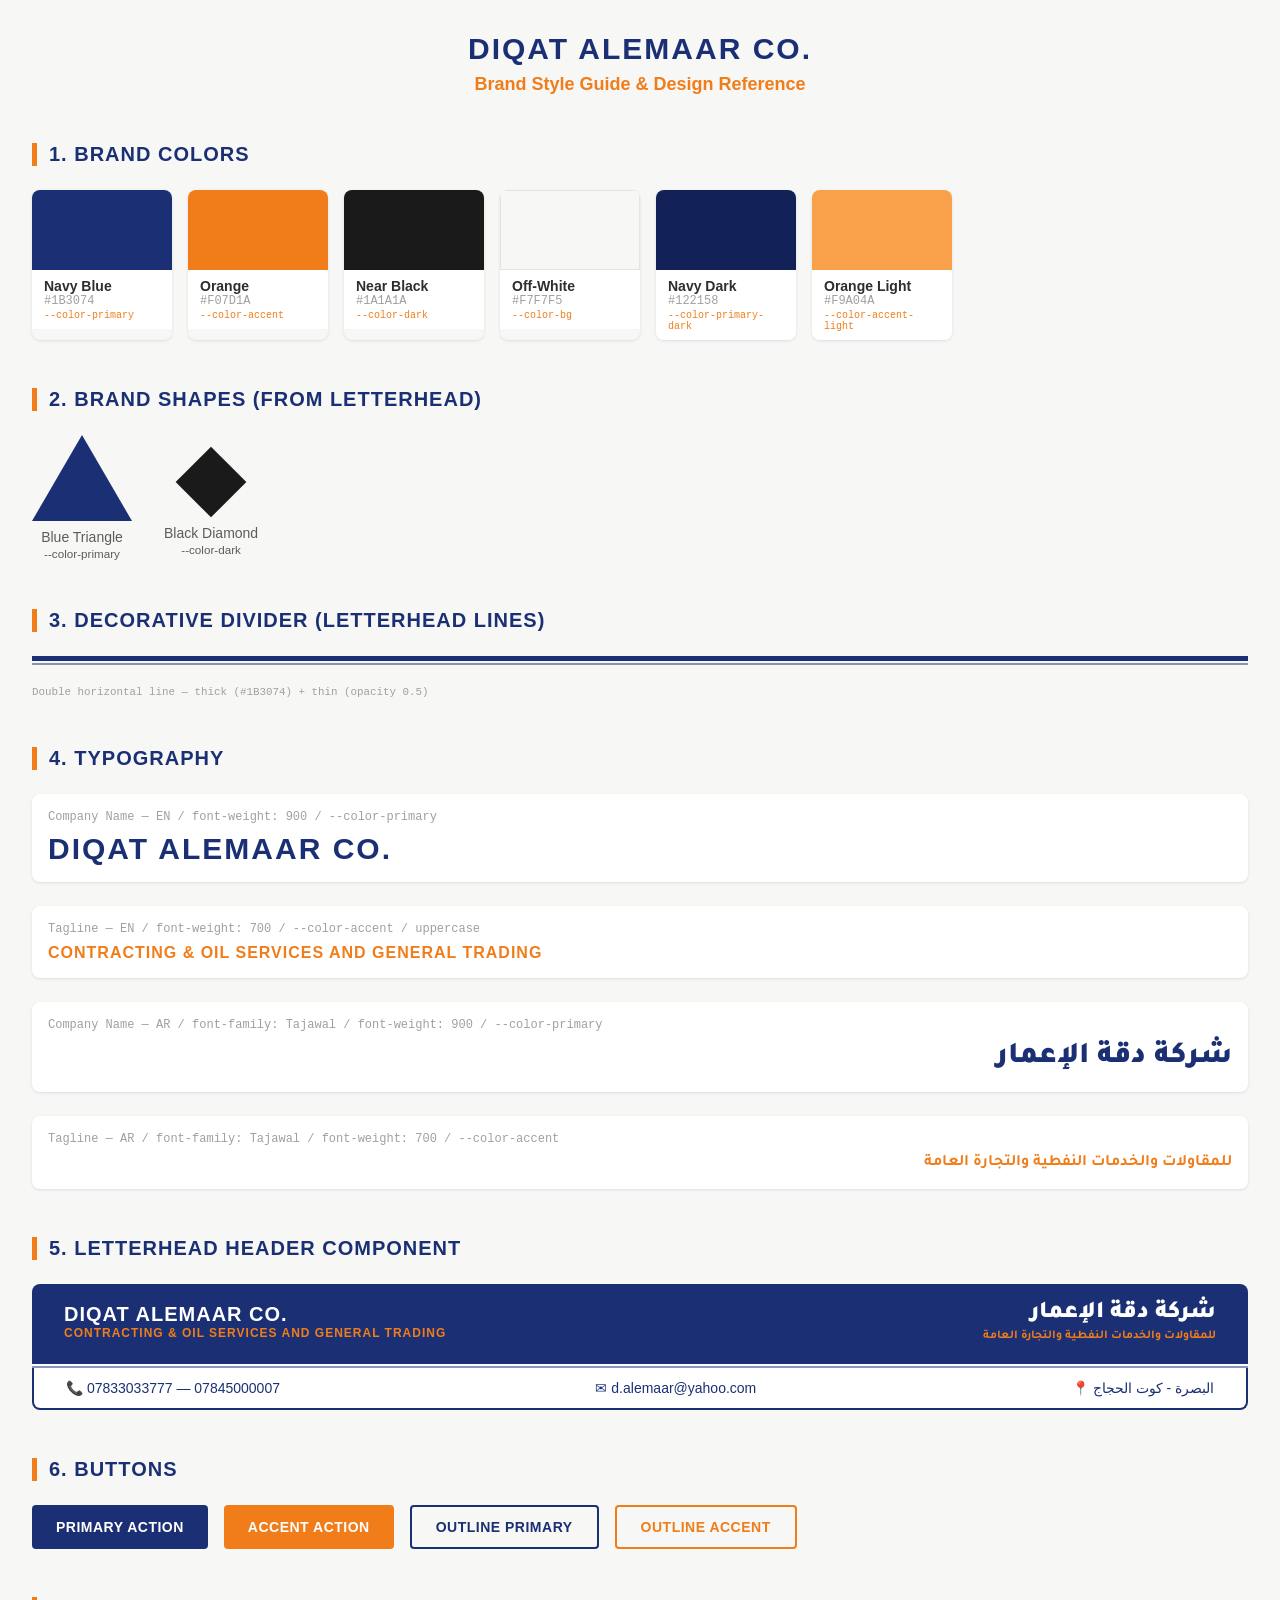
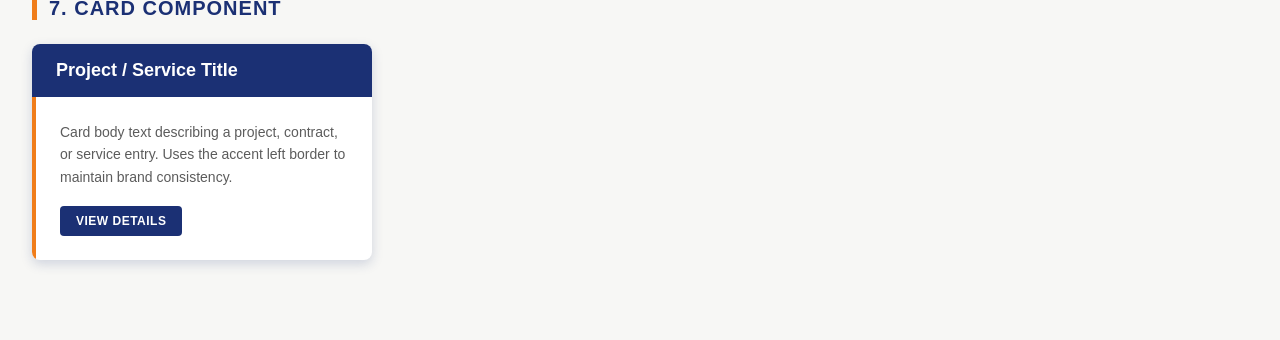
==== index.html @ b624fb08 "Rename brand-guide.html to index.html" ====
<!DOCTYPE html>
<html lang="en" dir="ltr">
<head>
  <meta charset="UTF-8" />
  <meta name="viewport" content="width=device-width, initial-scale=1.0"/>
  <title>Diqat Alemaar — Brand Style Guide</title>
  <link rel="preconnect" href="https://fonts.googleapis.com">
  <link href="https://fonts.googleapis.com/css2?family=Tajawal:wght@400;700;900&display=swap" rel="stylesheet">
  <link rel="stylesheet" href="brand-colors.css" />
  <style>
    *, *::before, *::after { box-sizing: border-box; margin: 0; padding: 0; }

    body {
      font-family: var(--font-en);
      background: var(--color-bg);
      color: var(--color-dark);
      padding: var(--space-8);
    }

    /* ── Page Title ── */
    .guide-header {
      text-align: center;
      margin-bottom: var(--space-12);
    }
    .guide-header h1 {
      font-size: var(--font-size-3xl);
      font-weight: var(--font-weight-black);
      color: var(--color-primary);
      text-transform: uppercase;
      letter-spacing: 2px;
    }
    .guide-header p {
      color: var(--color-accent);
      font-size: var(--font-size-lg);
      font-weight: var(--font-weight-bold);
      margin-top: var(--space-2);
    }

    /* ── Section ── */
    .section {
      margin-bottom: var(--space-12);
    }
    .section-title {
      font-size: var(--font-size-xl);
      font-weight: var(--font-weight-bold);
      color: var(--color-primary);
      border-left: 5px solid var(--color-accent);
      padding-left: var(--space-3);
      margin-bottom: var(--space-6);
      text-transform: uppercase;
      letter-spacing: 1px;
    }

    /* ── Color Swatches ── */
    .swatches {
      display: flex;
      flex-wrap: wrap;
      gap: var(--space-4);
    }
    .swatch {
      width: 140px;
      border-radius: var(--radius-md);
      overflow: hidden;
      box-shadow: var(--shadow-sm);
    }
    .swatch-color {
      height: 80px;
    }
    .swatch-info {
      background: var(--color-white);
      padding: var(--space-2) var(--space-3);
    }
    .swatch-name {
      font-size: var(--font-size-sm);
      font-weight: var(--font-weight-bold);
      color: var(--color-gray-800);
    }
    .swatch-hex {
      font-size: var(--font-size-xs);
      color: var(--color-gray-400);
      font-family: monospace;
    }
    .swatch-var {
      font-size: 10px;
      color: var(--color-accent);
      font-family: monospace;
      margin-top: 2px;
    }

    /* ── Letterhead Divider ── */
    .letterhead-divider {
      display: flex;
      flex-direction: column;
      gap: var(--divider-accent-gap);
      margin: var(--space-4) 0;
    }
    .letterhead-divider .line-thick {
      height: 5px;
      background: var(--color-primary);
    }
    .letterhead-divider .line-thin {
      height: 2px;
      background: var(--color-primary);
      opacity: 0.5;
    }

    /* ── Geometric Shapes ── */
    .shapes-row {
      display: flex;
      align-items: center;
      gap: var(--space-8);
    }
    .shape-triangle {
      width: 0;
      height: 0;
      border-left: 50px solid transparent;
      border-right: 50px solid transparent;
      border-bottom: 86px solid var(--color-primary);
    }
    .shape-diamond {
      width: 50px;
      height: 50px;
      background: var(--color-dark);
      transform: rotate(45deg);
    }
    .shape-label {
      font-size: var(--font-size-sm);
      color: var(--color-gray-600);
      margin-top: var(--space-2);
      text-align: center;
    }
    .shape-wrap { text-align: center; }

    /* ── Typography Samples ── */
    .type-sample {
      margin-bottom: var(--space-6);
      padding: var(--space-4);
      background: var(--color-white);
      border-radius: var(--radius-md);
      box-shadow: var(--shadow-sm);
    }
    .type-sample .label {
      font-size: var(--font-size-xs);
      color: var(--color-gray-400);
      font-family: monospace;
      margin-bottom: var(--space-2);
    }

    /* ── Component: Header Bar ── */
    .demo-header {
      background: var(--color-primary);
      color: var(--color-white);
      padding: var(--space-4) var(--space-8);
      border-radius: var(--radius-md) var(--radius-md) 0 0;
      display: flex;
      justify-content: space-between;
      align-items: center;
    }
    .demo-header .en-name {
      font-size: var(--font-size-xl);
      font-weight: var(--font-weight-black);
      letter-spacing: 1px;
    }
    .demo-header .en-sub {
      font-size: var(--font-size-xs);
      color: var(--color-accent);
      font-weight: var(--font-weight-bold);
      letter-spacing: 1px;
      text-transform: uppercase;
    }
    .demo-header .ar-name {
      font-family: var(--font-ar);
      font-size: var(--font-size-2xl);
      font-weight: var(--font-weight-black);
      direction: rtl;
    }
    .demo-header .ar-sub {
      font-family: var(--font-ar);
      font-size: var(--font-size-xs);
      color: var(--color-accent);
      font-weight: var(--font-weight-bold);
      direction: rtl;
    }
    .demo-divider-wrap {
      background: var(--color-white);
      padding: 0;
    }
    .demo-footer {
      background: var(--color-white);
      border: 2px solid var(--color-primary);
      border-top: none;
      border-radius: 0 0 var(--radius-md) var(--radius-md);
      padding: var(--space-3) var(--space-8);
      display: flex;
      justify-content: space-between;
      align-items: center;
      font-size: var(--font-size-sm);
      color: var(--color-primary);
    }

    /* ── Buttons ── */
    .buttons-row { display: flex; gap: var(--space-4); flex-wrap: wrap; }
    .btn {
      padding: var(--space-3) var(--space-6);
      border-radius: var(--radius-sm);
      font-weight: var(--font-weight-bold);
      font-size: var(--font-size-sm);
      cursor: pointer;
      border: none;
      letter-spacing: 0.5px;
      text-transform: uppercase;
    }
    .btn-primary   { background: var(--color-primary); color: var(--color-white); }
    .btn-accent    { background: var(--color-accent);  color: var(--color-white); }
    .btn-outline   { background: transparent; color: var(--color-primary); border: 2px solid var(--color-primary); }
    .btn-outline-accent { background: transparent; color: var(--color-accent); border: 2px solid var(--color-accent); }

    /* ── Card ── */
    .demo-card {
      background: var(--color-white);
      border-radius: var(--radius-md);
      box-shadow: var(--shadow-md);
      overflow: hidden;
      max-width: 340px;
    }
    .demo-card-header {
      background: var(--color-primary);
      color: var(--color-white);
      padding: var(--space-4) var(--space-6);
      font-weight: var(--font-weight-bold);
      font-size: var(--font-size-lg);
    }
    .demo-card-body {
      padding: var(--space-6);
      border-left: 4px solid var(--color-accent);
    }
    .demo-card-body p { color: var(--color-gray-600); font-size: var(--font-size-sm); line-height: 1.6; }
  </style>
</head>
<body>

  <div class="guide-header">
    <h1>Diqat Alemaar Co.</h1>
    <p>Brand Style Guide & Design Reference</p>
  </div>

  <!-- ── 1. Colors ── -->
  <div class="section">
    <div class="section-title">1. Brand Colors</div>
    <div class="swatches">
      <div class="swatch">
        <div class="swatch-color" style="background:#1B3074;"></div>
        <div class="swatch-info">
          <div class="swatch-name">Navy Blue</div>
          <div class="swatch-hex">#1B3074</div>
          <div class="swatch-var">--color-primary</div>
        </div>
      </div>
      <div class="swatch">
        <div class="swatch-color" style="background:#F07D1A;"></div>
        <div class="swatch-info">
          <div class="swatch-name">Orange</div>
          <div class="swatch-hex">#F07D1A</div>
          <div class="swatch-var">--color-accent</div>
        </div>
      </div>
      <div class="swatch">
        <div class="swatch-color" style="background:#1A1A1A;"></div>
        <div class="swatch-info">
          <div class="swatch-name">Near Black</div>
          <div class="swatch-hex">#1A1A1A</div>
          <div class="swatch-var">--color-dark</div>
        </div>
      </div>
      <div class="swatch">
        <div class="swatch-color" style="background:#F7F7F5; border:1px solid #e4e4e4;"></div>
        <div class="swatch-info">
          <div class="swatch-name">Off-White</div>
          <div class="swatch-hex">#F7F7F5</div>
          <div class="swatch-var">--color-bg</div>
        </div>
      </div>
      <div class="swatch">
        <div class="swatch-color" style="background:#122158;"></div>
        <div class="swatch-info">
          <div class="swatch-name">Navy Dark</div>
          <div class="swatch-hex">#122158</div>
          <div class="swatch-var">--color-primary-dark</div>
        </div>
      </div>
      <div class="swatch">
        <div class="swatch-color" style="background:#F9A04A;"></div>
        <div class="swatch-info">
          <div class="swatch-name">Orange Light</div>
          <div class="swatch-hex">#F9A04A</div>
          <div class="swatch-var">--color-accent-light</div>
        </div>
      </div>
    </div>
  </div>

  <!-- ── 2. Geometric Shapes ── -->
  <div class="section">
    <div class="section-title">2. Brand Shapes (from Letterhead)</div>
    <div class="shapes-row">
      <div class="shape-wrap">
        <div class="shape-triangle"></div>
        <div class="shape-label">Blue Triangle<br><small>--color-primary</small></div>
      </div>
      <div class="shape-wrap">
        <div style="margin:18px auto; width:fit-content;">
          <div class="shape-diamond"></div>
        </div>
        <div class="shape-label">Black Diamond<br><small>--color-dark</small></div>
      </div>
    </div>
  </div>

  <!-- ── 3. Letterhead Divider ── -->
  <div class="section">
    <div class="section-title">3. Decorative Divider (Letterhead Lines)</div>
    <div class="letterhead-divider">
      <div class="line-thick"></div>
      <div class="line-thin"></div>
    </div>
    <small style="color:var(--color-gray-400); font-family:monospace;">
      Double horizontal line — thick (#1B3074) + thin (opacity 0.5)
    </small>
  </div>

  <!-- ── 4. Typography ── -->
  <div class="section">
    <div class="section-title">4. Typography</div>

    <div class="type-sample">
      <div class="label">Company Name — EN / font-weight: 900 / --color-primary</div>
      <div style="font-size:var(--font-size-3xl); font-weight:900; color:var(--color-primary); letter-spacing:2px; text-transform:uppercase;">
        DIQAT ALEMAAR CO.
      </div>
    </div>

    <div class="type-sample">
      <div class="label">Tagline — EN / font-weight: 700 / --color-accent / uppercase</div>
      <div style="font-size:var(--font-size-base); font-weight:700; color:var(--color-accent); letter-spacing:1px; text-transform:uppercase;">
        CONTRACTING &amp; OIL SERVICES AND GENERAL TRADING
      </div>
    </div>

    <div class="type-sample">
      <div class="label">Company Name — AR / font-family: Tajawal / font-weight: 900 / --color-primary</div>
      <div style="font-family:'Tajawal',sans-serif; font-size:var(--font-size-3xl); font-weight:900; color:var(--color-primary); direction:rtl; text-align:right;">
        شركة دقة الإعمار
      </div>
    </div>

    <div class="type-sample">
      <div class="label">Tagline — AR / font-family: Tajawal / font-weight: 700 / --color-accent</div>
      <div style="font-family:'Tajawal',sans-serif; font-size:var(--font-size-base); font-weight:700; color:var(--color-accent); direction:rtl; text-align:right;">
        للمقاولات والخدمات النفطية والتجارة العامة
      </div>
    </div>
  </div>

  <!-- ── 5. Component Demos ── -->
  <div class="section">
    <div class="section-title">5. Letterhead Header Component</div>
    <div>
      <div class="demo-header">
        <div>
          <div class="en-name">DIQAT ALEMAAR CO.</div>
          <div class="en-sub">Contracting &amp; Oil Services and General Trading</div>
        </div>
        <div style="text-align:right;">
          <div class="ar-name">شركة دقة الإعمار</div>
          <div class="ar-sub">للمقاولات والخدمات النفطية والتجارة العامة</div>
        </div>
      </div>
      <div class="demo-divider-wrap">
        <div class="letterhead-divider" style="margin:0;">
          <div class="line-thick"></div>
          <div class="line-thin"></div>
        </div>
      </div>
      <div class="demo-footer">
        <span>📞 07833033777 — 07845000007</span>
        <span>✉ d.alemaar@yahoo.com</span>
        <span>📍 البصرة - كوت الحجاج</span>
      </div>
    </div>
  </div>

  <!-- ── 6. Buttons ── -->
  <div class="section">
    <div class="section-title">6. Buttons</div>
    <div class="buttons-row">
      <button class="btn btn-primary">Primary Action</button>
      <button class="btn btn-accent">Accent Action</button>
      <button class="btn btn-outline">Outline Primary</button>
      <button class="btn btn-outline-accent">Outline Accent</button>
    </div>
  </div>

  <!-- ── 7. Card ── -->
  <div class="section">
    <div class="section-title">7. Card Component</div>
    <div class="demo-card">
      <div class="demo-card-header">Project / Service Title</div>
      <div class="demo-card-body">
        <p>Card body text describing a project, contract, or service entry. Uses the accent left border to maintain brand consistency.</p>
        <br>
        <button class="btn btn-primary" style="font-size:12px; padding:8px 16px;">View Details</button>
      </div>
    </div>
  </div>

</body>
</html>
---- brand-colors.css ----
/*
 * DIQAT ALEMAAR CO. — Brand Style Reference
 * Contracting & Oil Services and General Trading
 * ================================================
 * Use these variables as the single source of truth
 * for all colors, typography, and spacing in the project.
 */

:root {
  /* ── Core Brand Colors ── */
  --color-primary:       #1B3074;   /* Navy Blue  — lines, shapes, headings */
  --color-accent:        #F07D1A;   /* Orange     — subtitles, highlights   */
  --color-dark:          #1A1A1A;   /* Near Black — diamond shape, body text */
  --color-bg:            #F7F7F5;   /* Off-White  — page/card background    */
  --color-white:         #FFFFFF;

  /* ── Tints & Shades ── */
  --color-primary-dark:  #122158;   /* Darker navy for hover states         */
  --color-primary-light: #2A4499;   /* Lighter navy for borders/dividers    */
  --color-accent-dark:   #C8650E;   /* Darker orange for hover states       */
  --color-accent-light:  #F9A04A;   /* Lighter orange for backgrounds       */

  /* ── Neutral Grays ── */
  --color-gray-100:      #F3F3F3;
  --color-gray-200:      #E4E4E4;
  --color-gray-400:      #A0A0A0;
  --color-gray-600:      #5C5C5C;
  --color-gray-800:      #2E2E2E;

  /* ── Typography ── */
  --font-en:   'Segoe UI', 'Arial', sans-serif;    /* English text */
  --font-ar:   'Tajawal', 'Arial', sans-serif;     /* Arabic text  */

  --font-size-xs:   0.75rem;   /* 12px */
  --font-size-sm:   0.875rem;  /* 14px */
  --font-size-base: 1rem;      /* 16px */
  --font-size-lg:   1.125rem;  /* 18px */
  --font-size-xl:   1.25rem;   /* 20px */
  --font-size-2xl:  1.5rem;    /* 24px */
  --font-size-3xl:  1.875rem;  /* 30px */
  --font-size-4xl:  2.25rem;   /* 36px */

  --font-weight-normal: 400;
  --font-weight-medium: 500;
  --font-weight-bold:   700;
  --font-weight-black:  900;

  /* ── Spacing ── */
  --space-1:  0.25rem;
  --space-2:  0.5rem;
  --space-3:  0.75rem;
  --space-4:  1rem;
  --space-6:  1.5rem;
  --space-8:  2rem;
  --space-12: 3rem;
  --space-16: 4rem;

  /* ── Border & Radius ── */
  --border-thin:   1px solid var(--color-primary);
  --border-thick:  3px solid var(--color-primary);
  --border-accent: 3px solid var(--color-accent);
  --radius-sm:     4px;
  --radius-md:     8px;
  --radius-lg:     16px;

  /* ── Shadows ── */
  --shadow-sm:  0 1px 3px rgba(27, 48, 116, 0.12);
  --shadow-md:  0 4px 12px rgba(27, 48, 116, 0.18);
  --shadow-lg:  0 8px 24px rgba(27, 48, 116, 0.22);

  /* ── Decorative Line (letterhead divider) ── */
  --divider-height:     3px;
  --divider-color:      var(--color-primary);
  --divider-accent-gap: 2px;
}
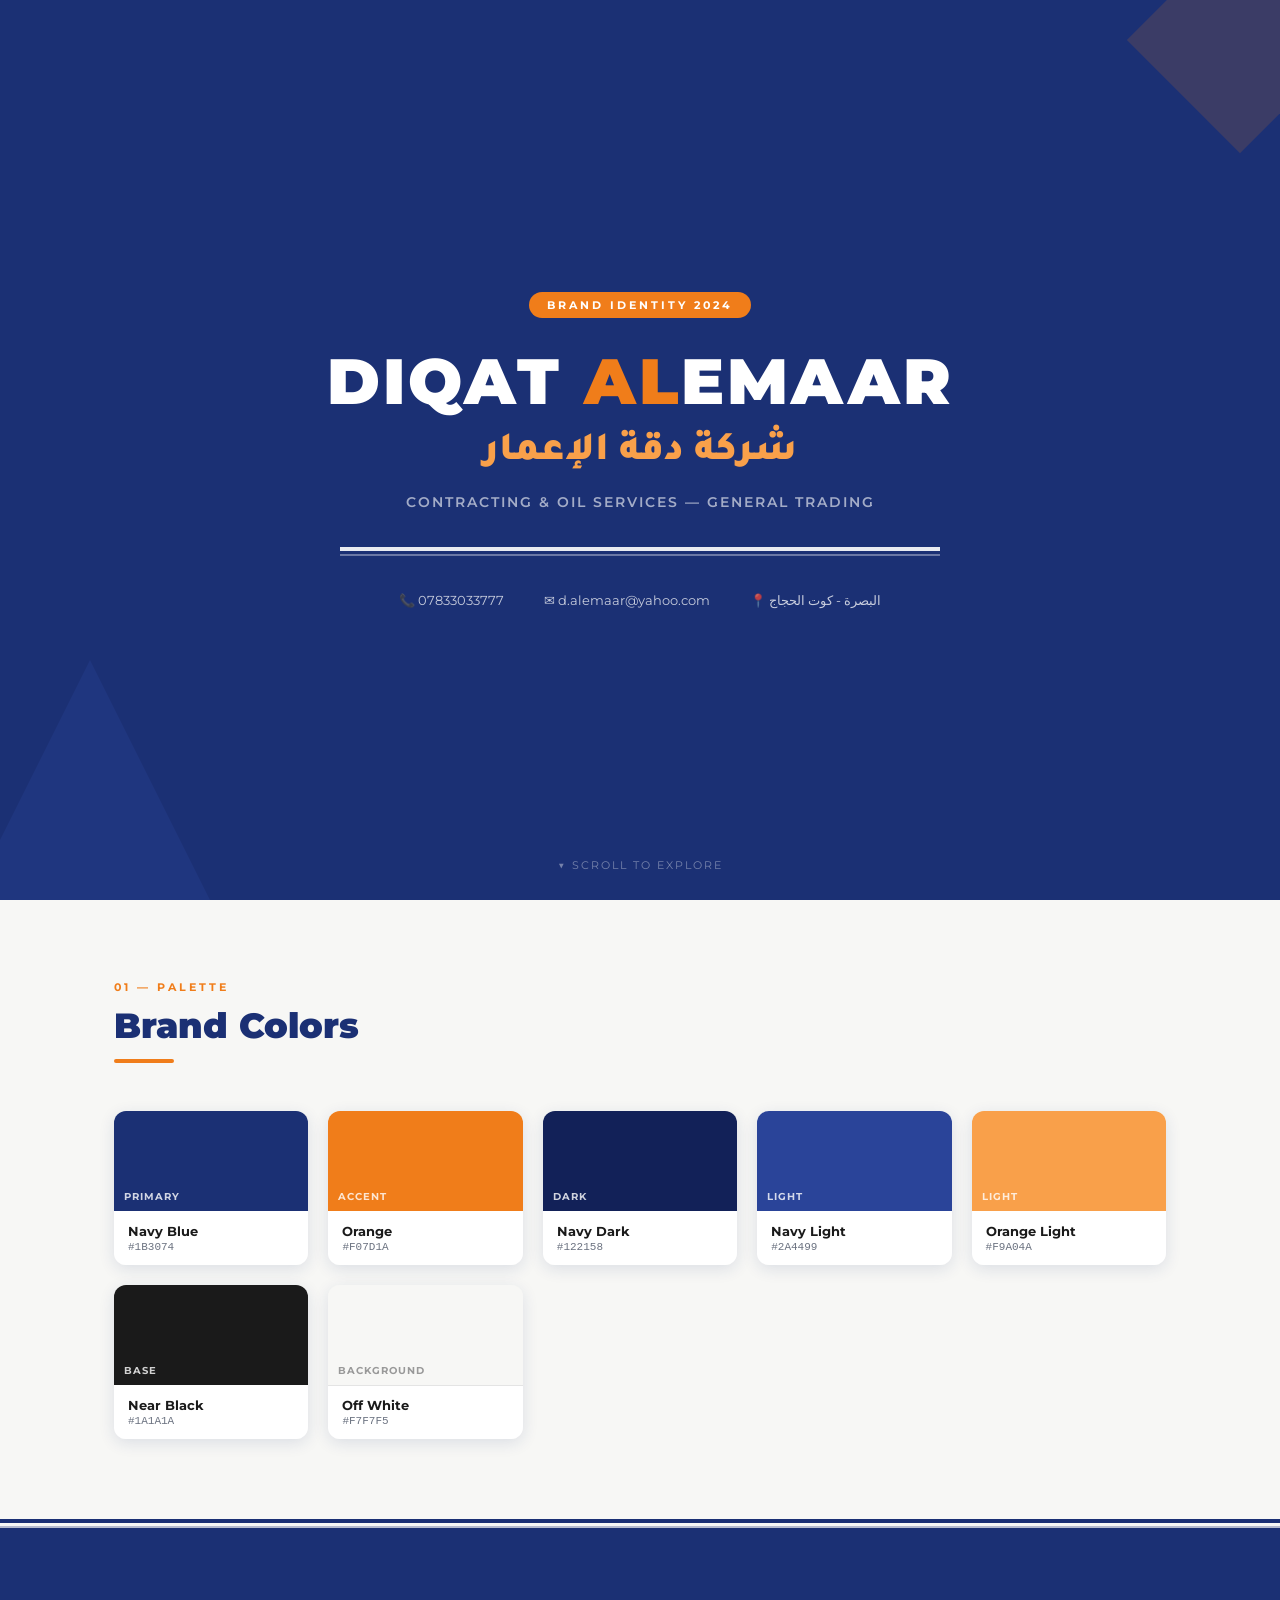
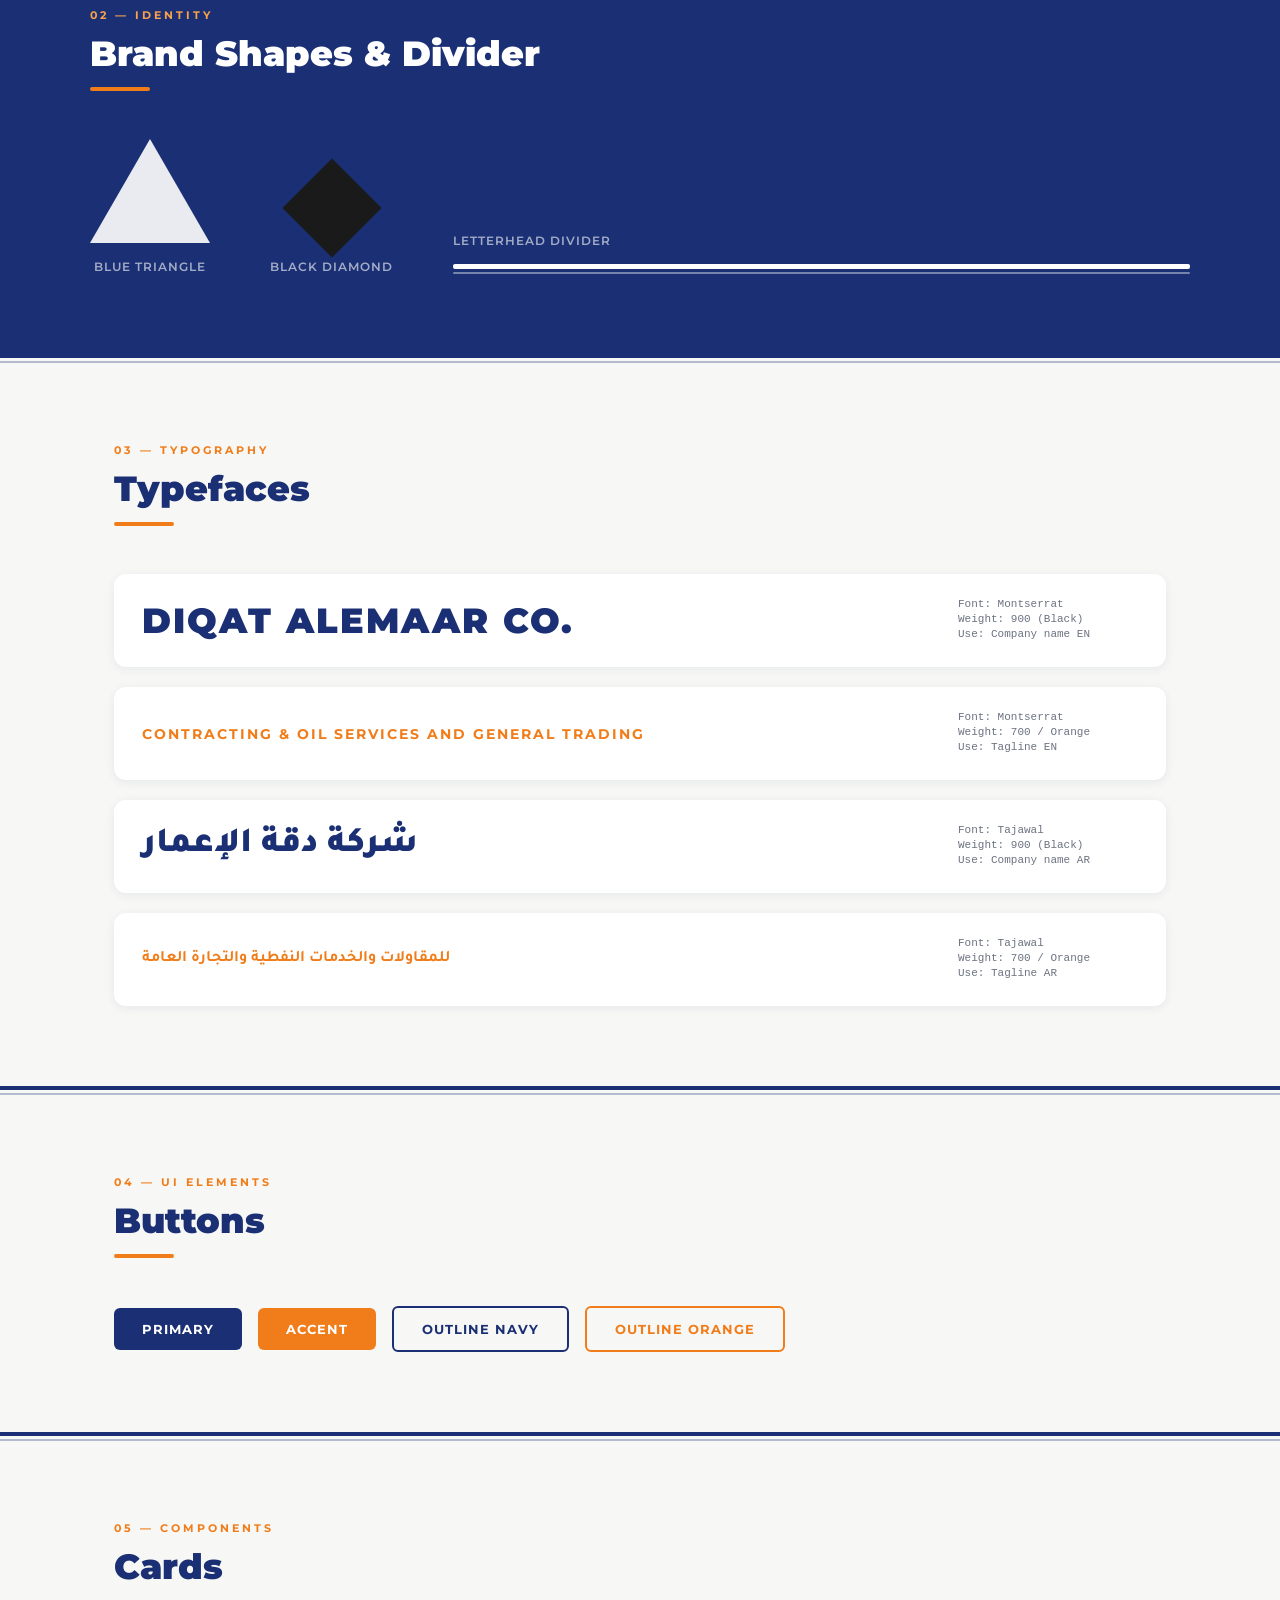
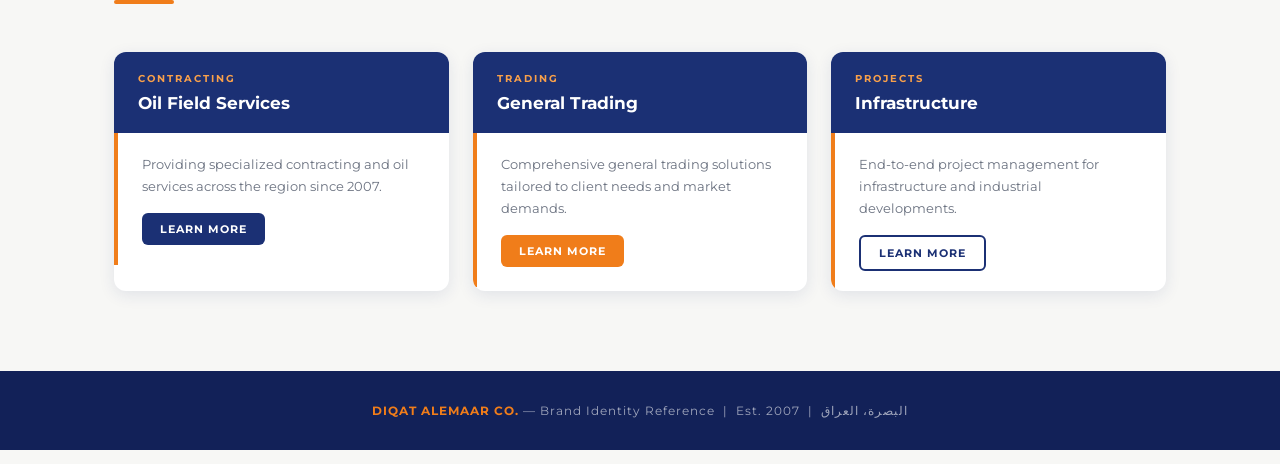
==== commit f1bd5f0f: "Add files via upload" ====
--- a/index.html
+++ b/index.html
@@ -1,417 +1,550 @@
 <!DOCTYPE html>
-<html lang="en" dir="ltr">
+<html lang="en">
 <head>
   <meta charset="UTF-8" />
   <meta name="viewport" content="width=device-width, initial-scale=1.0"/>
-  <title>Diqat Alemaar — Brand Style Guide</title>
-  <link rel="preconnect" href="https://fonts.googleapis.com">
-  <link href="https://fonts.googleapis.com/css2?family=Tajawal:wght@400;700;900&display=swap" rel="stylesheet">
-  <link rel="stylesheet" href="brand-colors.css" />
+  <title>Diqat Alemaar — Brand Identity</title>
+  <link href="https://fonts.googleapis.com/css2?family=Tajawal:wght@400;700;900&family=Montserrat:wght@400;600;700;900&display=swap" rel="stylesheet">
   <style>
     *, *::before, *::after { box-sizing: border-box; margin: 0; padding: 0; }
 
+    :root {
+      --navy:        #1B3074;
+      --navy-dark:   #122158;
+      --navy-light:  #2A4499;
+      --orange:      #F07D1A;
+      --orange-light:#F9A04A;
+      --dark:        #1A1A1A;
+      --bg:          #F7F7F5;
+      --white:       #FFFFFF;
+      --gray:        #6B7280;
+    }
+
+    html { scroll-behavior: smooth; }
+
     body {
-      font-family: var(--font-en);
-      background: var(--color-bg);
-      color: var(--color-dark);
-      padding: var(--space-8);
-    }
-
-    /* ── Page Title ── */
-    .guide-header {
-      text-align: center;
-      margin-bottom: var(--space-12);
-    }
-    .guide-header h1 {
-      font-size: var(--font-size-3xl);
-      font-weight: var(--font-weight-black);
-      color: var(--color-primary);
-      text-transform: uppercase;
-      letter-spacing: 2px;
-    }
-    .guide-header p {
-      color: var(--color-accent);
-      font-size: var(--font-size-lg);
-      font-weight: var(--font-weight-bold);
-      margin-top: var(--space-2);
-    }
-
-    /* ── Section ── */
-    .section {
-      margin-bottom: var(--space-12);
-    }
-    .section-title {
-      font-size: var(--font-size-xl);
-      font-weight: var(--font-weight-bold);
-      color: var(--color-primary);
-      border-left: 5px solid var(--color-accent);
-      padding-left: var(--space-3);
-      margin-bottom: var(--space-6);
-      text-transform: uppercase;
-      letter-spacing: 1px;
-    }
-
-    /* ── Color Swatches ── */
-    .swatches {
-      display: flex;
-      flex-wrap: wrap;
-      gap: var(--space-4);
-    }
-    .swatch {
-      width: 140px;
-      border-radius: var(--radius-md);
-      overflow: hidden;
-      box-shadow: var(--shadow-sm);
-    }
-    .swatch-color {
-      height: 80px;
-    }
-    .swatch-info {
-      background: var(--color-white);
-      padding: var(--space-2) var(--space-3);
-    }
-    .swatch-name {
-      font-size: var(--font-size-sm);
-      font-weight: var(--font-weight-bold);
-      color: var(--color-gray-800);
-    }
-    .swatch-hex {
-      font-size: var(--font-size-xs);
-      color: var(--color-gray-400);
-      font-family: monospace;
-    }
-    .swatch-var {
-      font-size: 10px;
-      color: var(--color-accent);
-      font-family: monospace;
-      margin-top: 2px;
-    }
-
-    /* ── Letterhead Divider ── */
-    .letterhead-divider {
+      font-family: 'Montserrat', sans-serif;
+      background: var(--bg);
+      color: var(--dark);
+    }
+
+    /* ── HERO ── */
+    .hero {
+      background: var(--navy);
+      color: var(--white);
+      min-height: 100vh;
       display: flex;
       flex-direction: column;
-      gap: var(--divider-accent-gap);
-      margin: var(--space-4) 0;
-    }
-    .letterhead-divider .line-thick {
-      height: 5px;
-      background: var(--color-primary);
-    }
-    .letterhead-divider .line-thin {
-      height: 2px;
-      background: var(--color-primary);
-      opacity: 0.5;
-    }
-
-    /* ── Geometric Shapes ── */
-    .shapes-row {
+      justify-content: center;
+      align-items: center;
+      text-align: center;
+      padding: 60px 24px;
+      position: relative;
+      overflow: hidden;
+    }
+
+    .hero::before {
+      content: '';
+      position: absolute;
+      bottom: -60px; left: -60px;
+      width: 300px; height: 300px;
+      background: var(--navy-light);
+      clip-path: polygon(0 100%, 100% 100%, 50% 0);
+      opacity: 0.3;
+    }
+    .hero::after {
+      content: '';
+      position: absolute;
+      top: -40px; right: -40px;
+      width: 160px; height: 160px;
+      background: var(--orange);
+      transform: rotate(45deg);
+      opacity: 0.15;
+    }
+
+    .hero-badge {
+      display: inline-block;
+      background: var(--orange);
+      color: var(--white);
+      font-size: 11px;
+      font-weight: 700;
+      letter-spacing: 3px;
+      text-transform: uppercase;
+      padding: 6px 18px;
+      border-radius: 20px;
+      margin-bottom: 28px;
+    }
+
+    .hero h1 {
+      font-size: clamp(2rem, 6vw, 4rem);
+      font-weight: 900;
+      letter-spacing: 3px;
+      text-transform: uppercase;
+      line-height: 1.1;
+    }
+
+    .hero h1 span { color: var(--orange); }
+
+    .hero-ar {
+      font-family: 'Tajawal', sans-serif;
+      font-size: clamp(1.4rem, 4vw, 2.5rem);
+      font-weight: 900;
+      color: var(--orange-light);
+      margin-top: 12px;
+      direction: rtl;
+    }
+
+    .hero-sub {
+      margin-top: 16px;
+      font-size: clamp(11px, 2vw, 14px);
+      font-weight: 600;
+      letter-spacing: 2px;
+      text-transform: uppercase;
+      color: rgba(255,255,255,0.6);
+    }
+
+    .divider {
+      display: flex;
+      flex-direction: column;
+      gap: 3px;
+      margin: 36px auto;
+      width: min(600px, 80%);
+    }
+    .divider .thick { height: 4px; background: var(--white); opacity: 0.9; }
+    .divider .thin  { height: 2px; background: var(--white); opacity: 0.35; }
+
+    .hero-info {
+      display: flex;
+      gap: 40px;
+      flex-wrap: wrap;
+      justify-content: center;
+      font-size: 13px;
+      color: rgba(255,255,255,0.75);
+    }
+    .hero-info span { display: flex; align-items: center; gap: 8px; }
+
+    .scroll-hint {
+      position: absolute;
+      bottom: 28px;
+      left: 50%;
+      transform: translateX(-50%);
+      font-size: 11px;
+      letter-spacing: 2px;
+      color: rgba(255,255,255,0.4);
+      text-transform: uppercase;
+      animation: bounce 2s infinite;
+    }
+    @keyframes bounce {
+      0%,100% { transform: translateX(-50%) translateY(0); }
+      50%      { transform: translateX(-50%) translateY(6px); }
+    }
+
+    /* ── SECTION WRAPPER ── */
+    .section {
+      padding: 80px 24px;
+      max-width: 1100px;
+      margin: 0 auto;
+    }
+
+    .section-label {
+      font-size: 11px;
+      font-weight: 700;
+      letter-spacing: 3px;
+      text-transform: uppercase;
+      color: var(--orange);
+      margin-bottom: 10px;
+    }
+
+    .section-title {
+      font-size: clamp(1.5rem, 3vw, 2.2rem);
+      font-weight: 900;
+      color: var(--navy);
+      margin-bottom: 48px;
+      position: relative;
+      padding-bottom: 16px;
+    }
+    .section-title::after {
+      content: '';
+      position: absolute;
+      bottom: 0; left: 0;
+      width: 60px; height: 4px;
+      background: var(--orange);
+      border-radius: 2px;
+    }
+
+    /* ── COLORS ── */
+    .colors-grid {
+      display: grid;
+      grid-template-columns: repeat(auto-fill, minmax(160px, 1fr));
+      gap: 20px;
+    }
+
+    .color-card {
+      border-radius: 12px;
+      overflow: hidden;
+      box-shadow: 0 4px 16px rgba(27,48,116,0.12);
+      transition: transform 0.2s, box-shadow 0.2s;
+    }
+    .color-card:hover {
+      transform: translateY(-4px);
+      box-shadow: 0 8px 24px rgba(27,48,116,0.2);
+    }
+
+    .color-swatch {
+      height: 100px;
+      position: relative;
+    }
+    .color-swatch .role {
+      position: absolute;
+      bottom: 8px; left: 10px;
+      font-size: 10px;
+      font-weight: 700;
+      letter-spacing: 1px;
+      text-transform: uppercase;
+      color: rgba(255,255,255,0.8);
+    }
+    .color-info {
+      background: var(--white);
+      padding: 12px 14px;
+    }
+    .color-name { font-size: 13px; font-weight: 700; color: var(--dark); }
+    .color-hex  { font-size: 11px; color: var(--gray); font-family: monospace; margin-top: 2px; }
+
+    /* ── SHAPES ── */
+    .shapes-section { background: var(--navy); padding: 80px 24px; }
+    .shapes-inner   { max-width: 1100px; margin: 0 auto; }
+    .shapes-section .section-label { color: var(--orange-light); }
+    .shapes-section .section-title { color: var(--white); }
+    .shapes-section .section-title::after { background: var(--orange); }
+
+    .shapes-grid {
+      display: flex;
+      gap: 60px;
+      flex-wrap: wrap;
+      align-items: flex-end;
+    }
+    .shape-item { text-align: center; }
+    .shape-item .caption {
+      margin-top: 16px;
+      font-size: 12px;
+      font-weight: 600;
+      letter-spacing: 1px;
+      text-transform: uppercase;
+      color: rgba(255,255,255,0.6);
+    }
+
+    .tri {
+      width: 0; height: 0;
+      border-left:  60px solid transparent;
+      border-right: 60px solid transparent;
+      border-bottom: 104px solid var(--white);
+      opacity: 0.9;
+    }
+    .tri-orange {
+      border-bottom-color: var(--orange);
+      width: 0; height: 0;
+      border-left:  30px solid transparent;
+      border-right: 30px solid transparent;
+      border-bottom: 52px solid var(--orange);
+      margin: 0 auto 8px;
+    }
+    .diamond {
+      width: 70px; height: 70px;
+      background: var(--dark);
+      transform: rotate(45deg);
+      margin: 0 auto;
+    }
+    .divider-demo {
+      flex: 1;
+      min-width: 200px;
+    }
+    .divider-demo .label {
+      font-size: 12px;
+      font-weight: 600;
+      letter-spacing: 1px;
+      text-transform: uppercase;
+      color: rgba(255,255,255,0.6);
+      margin-bottom: 16px;
+    }
+    .d-thick { height: 5px; background: var(--white); border-radius: 2px; }
+    .d-gap   { height: 3px; }
+    .d-thin  { height: 2px; background: var(--white); opacity: 0.4; border-radius: 2px; }
+
+    /* ── TYPOGRAPHY ── */
+    .type-grid { display: flex; flex-direction: column; gap: 20px; }
+    .type-row {
+      background: var(--white);
+      border-radius: 12px;
+      padding: 24px 28px;
+      box-shadow: 0 2px 10px rgba(27,48,116,0.08);
       display: flex;
       align-items: center;
-      gap: var(--space-8);
-    }
-    .shape-triangle {
-      width: 0;
-      height: 0;
-      border-left: 50px solid transparent;
-      border-right: 50px solid transparent;
-      border-bottom: 86px solid var(--color-primary);
-    }
-    .shape-diamond {
-      width: 50px;
-      height: 50px;
-      background: var(--color-dark);
-      transform: rotate(45deg);
-    }
-    .shape-label {
-      font-size: var(--font-size-sm);
-      color: var(--color-gray-600);
-      margin-top: var(--space-2);
-      text-align: center;
-    }
-    .shape-wrap { text-align: center; }
-
-    /* ── Typography Samples ── */
-    .type-sample {
-      margin-bottom: var(--space-6);
-      padding: var(--space-4);
-      background: var(--color-white);
-      border-radius: var(--radius-md);
-      box-shadow: var(--shadow-sm);
-    }
-    .type-sample .label {
-      font-size: var(--font-size-xs);
-      color: var(--color-gray-400);
-      font-family: monospace;
-      margin-bottom: var(--space-2);
-    }
-
-    /* ── Component: Header Bar ── */
-    .demo-header {
-      background: var(--color-primary);
-      color: var(--color-white);
-      padding: var(--space-4) var(--space-8);
-      border-radius: var(--radius-md) var(--radius-md) 0 0;
-      display: flex;
       justify-content: space-between;
-      align-items: center;
-    }
-    .demo-header .en-name {
-      font-size: var(--font-size-xl);
-      font-weight: var(--font-weight-black);
+      flex-wrap: wrap;
+      gap: 16px;
+    }
+    .type-meta { font-size: 11px; color: var(--gray); font-family: monospace; min-width: 180px; }
+    .type-meta div { margin-bottom: 3px; }
+
+    /* ── BUTTONS ── */
+    .btn-grid { display: flex; flex-wrap: wrap; gap: 16px; align-items: center; }
+    .btn {
+      padding: 13px 28px;
+      border-radius: 6px;
+      font-family: 'Montserrat', sans-serif;
+      font-size: 13px;
+      font-weight: 700;
       letter-spacing: 1px;
-    }
-    .demo-header .en-sub {
-      font-size: var(--font-size-xs);
-      color: var(--color-accent);
-      font-weight: var(--font-weight-bold);
-      letter-spacing: 1px;
-      text-transform: uppercase;
-    }
-    .demo-header .ar-name {
-      font-family: var(--font-ar);
-      font-size: var(--font-size-2xl);
-      font-weight: var(--font-weight-black);
-      direction: rtl;
-    }
-    .demo-header .ar-sub {
-      font-family: var(--font-ar);
-      font-size: var(--font-size-xs);
-      color: var(--color-accent);
-      font-weight: var(--font-weight-bold);
-      direction: rtl;
-    }
-    .demo-divider-wrap {
-      background: var(--color-white);
-      padding: 0;
-    }
-    .demo-footer {
-      background: var(--color-white);
-      border: 2px solid var(--color-primary);
-      border-top: none;
-      border-radius: 0 0 var(--radius-md) var(--radius-md);
-      padding: var(--space-3) var(--space-8);
-      display: flex;
-      justify-content: space-between;
-      align-items: center;
-      font-size: var(--font-size-sm);
-      color: var(--color-primary);
-    }
-
-    /* ── Buttons ── */
-    .buttons-row { display: flex; gap: var(--space-4); flex-wrap: wrap; }
-    .btn {
-      padding: var(--space-3) var(--space-6);
-      border-radius: var(--radius-sm);
-      font-weight: var(--font-weight-bold);
-      font-size: var(--font-size-sm);
+      text-transform: uppercase;
       cursor: pointer;
       border: none;
-      letter-spacing: 0.5px;
-      text-transform: uppercase;
-    }
-    .btn-primary   { background: var(--color-primary); color: var(--color-white); }
-    .btn-accent    { background: var(--color-accent);  color: var(--color-white); }
-    .btn-outline   { background: transparent; color: var(--color-primary); border: 2px solid var(--color-primary); }
-    .btn-outline-accent { background: transparent; color: var(--color-accent); border: 2px solid var(--color-accent); }
-
-    /* ── Card ── */
+      transition: all 0.2s;
+    }
+    .btn:hover { transform: translateY(-2px); }
+    .btn-primary { background: var(--navy); color: var(--white); }
+    .btn-primary:hover { background: var(--navy-dark); box-shadow: 0 6px 20px rgba(27,48,116,0.3); }
+    .btn-accent  { background: var(--orange); color: var(--white); }
+    .btn-accent:hover { background: #d96c0e; box-shadow: 0 6px 20px rgba(240,125,26,0.35); }
+    .btn-outline { background: transparent; color: var(--navy); border: 2px solid var(--navy); }
+    .btn-outline:hover { background: var(--navy); color: var(--white); }
+    .btn-outline-accent { background: transparent; color: var(--orange); border: 2px solid var(--orange); }
+    .btn-outline-accent:hover { background: var(--orange); color: var(--white); }
+
+    /* ── CARD DEMO ── */
+    .cards-grid { display: grid; grid-template-columns: repeat(auto-fill, minmax(280px, 1fr)); gap: 24px; }
     .demo-card {
-      background: var(--color-white);
-      border-radius: var(--radius-md);
-      box-shadow: var(--shadow-md);
+      background: var(--white);
+      border-radius: 12px;
       overflow: hidden;
-      max-width: 340px;
-    }
-    .demo-card-header {
-      background: var(--color-primary);
-      color: var(--color-white);
-      padding: var(--space-4) var(--space-6);
-      font-weight: var(--font-weight-bold);
-      font-size: var(--font-size-lg);
-    }
-    .demo-card-body {
-      padding: var(--space-6);
-      border-left: 4px solid var(--color-accent);
-    }
-    .demo-card-body p { color: var(--color-gray-600); font-size: var(--font-size-sm); line-height: 1.6; }
+      box-shadow: 0 4px 16px rgba(27,48,116,0.1);
+      transition: transform 0.2s, box-shadow 0.2s;
+    }
+    .demo-card:hover { transform: translateY(-4px); box-shadow: 0 10px 28px rgba(27,48,116,0.18); }
+    .demo-card-top { background: var(--navy); padding: 20px 24px; color: var(--white); }
+    .demo-card-top .tag {
+      font-size: 10px;
+      font-weight: 700;
+      letter-spacing: 2px;
+      text-transform: uppercase;
+      color: var(--orange-light);
+      margin-bottom: 8px;
+    }
+    .demo-card-top h3 { font-size: 17px; font-weight: 700; }
+    .demo-card-body { padding: 20px 24px; border-left: 4px solid var(--orange); }
+    .demo-card-body p { font-size: 13px; color: var(--gray); line-height: 1.7; }
+    .demo-card-body .btn { margin-top: 16px; font-size: 11px; padding: 9px 18px; }
+
+    /* ── FOOTER ── */
+    footer {
+      background: var(--navy-dark);
+      color: rgba(255,255,255,0.6);
+      text-align: center;
+      padding: 32px 24px;
+      font-size: 12px;
+      letter-spacing: 1px;
+    }
+    footer strong { color: var(--orange); }
+
+    /* ── SECTION DIVIDER ── */
+    .full-divider {
+      display: flex; flex-direction: column; gap: 3px;
+      background: var(--bg);
+      padding: 0;
+    }
+    .full-divider .t { height: 4px; background: var(--navy); }
+    .full-divider .n { height: 2px; background: var(--navy); opacity: 0.3; }
   </style>
 </head>
 <body>
 
-  <div class="guide-header">
-    <h1>Diqat Alemaar Co.</h1>
-    <p>Brand Style Guide & Design Reference</p>
-  </div>
-
-  <!-- ── 1. Colors ── -->
-  <div class="section">
-    <div class="section-title">1. Brand Colors</div>
-    <div class="swatches">
-      <div class="swatch">
-        <div class="swatch-color" style="background:#1B3074;"></div>
-        <div class="swatch-info">
-          <div class="swatch-name">Navy Blue</div>
-          <div class="swatch-hex">#1B3074</div>
-          <div class="swatch-var">--color-primary</div>
-        </div>
-      </div>
-      <div class="swatch">
-        <div class="swatch-color" style="background:#F07D1A;"></div>
-        <div class="swatch-info">
-          <div class="swatch-name">Orange</div>
-          <div class="swatch-hex">#F07D1A</div>
-          <div class="swatch-var">--color-accent</div>
-        </div>
-      </div>
-      <div class="swatch">
-        <div class="swatch-color" style="background:#1A1A1A;"></div>
-        <div class="swatch-info">
-          <div class="swatch-name">Near Black</div>
-          <div class="swatch-hex">#1A1A1A</div>
-          <div class="swatch-var">--color-dark</div>
-        </div>
-      </div>
-      <div class="swatch">
-        <div class="swatch-color" style="background:#F7F7F5; border:1px solid #e4e4e4;"></div>
-        <div class="swatch-info">
-          <div class="swatch-name">Off-White</div>
-          <div class="swatch-hex">#F7F7F5</div>
-          <div class="swatch-var">--color-bg</div>
-        </div>
-      </div>
-      <div class="swatch">
-        <div class="swatch-color" style="background:#122158;"></div>
-        <div class="swatch-info">
-          <div class="swatch-name">Navy Dark</div>
-          <div class="swatch-hex">#122158</div>
-          <div class="swatch-var">--color-primary-dark</div>
-        </div>
-      </div>
-      <div class="swatch">
-        <div class="swatch-color" style="background:#F9A04A;"></div>
-        <div class="swatch-info">
-          <div class="swatch-name">Orange Light</div>
-          <div class="swatch-hex">#F9A04A</div>
-          <div class="swatch-var">--color-accent-light</div>
-        </div>
-      </div>
-    </div>
-  </div>
-
-  <!-- ── 2. Geometric Shapes ── -->
-  <div class="section">
-    <div class="section-title">2. Brand Shapes (from Letterhead)</div>
-    <div class="shapes-row">
-      <div class="shape-wrap">
-        <div class="shape-triangle"></div>
-        <div class="shape-label">Blue Triangle<br><small>--color-primary</small></div>
-      </div>
-      <div class="shape-wrap">
-        <div style="margin:18px auto; width:fit-content;">
-          <div class="shape-diamond"></div>
-        </div>
-        <div class="shape-label">Black Diamond<br><small>--color-dark</small></div>
-      </div>
-    </div>
-  </div>
-
-  <!-- ── 3. Letterhead Divider ── -->
-  <div class="section">
-    <div class="section-title">3. Decorative Divider (Letterhead Lines)</div>
-    <div class="letterhead-divider">
-      <div class="line-thick"></div>
-      <div class="line-thin"></div>
-    </div>
-    <small style="color:var(--color-gray-400); font-family:monospace;">
-      Double horizontal line — thick (#1B3074) + thin (opacity 0.5)
-    </small>
-  </div>
-
-  <!-- ── 4. Typography ── -->
-  <div class="section">
-    <div class="section-title">4. Typography</div>
-
-    <div class="type-sample">
-      <div class="label">Company Name — EN / font-weight: 900 / --color-primary</div>
-      <div style="font-size:var(--font-size-3xl); font-weight:900; color:var(--color-primary); letter-spacing:2px; text-transform:uppercase;">
-        DIQAT ALEMAAR CO.
-      </div>
-    </div>
-
-    <div class="type-sample">
-      <div class="label">Tagline — EN / font-weight: 700 / --color-accent / uppercase</div>
-      <div style="font-size:var(--font-size-base); font-weight:700; color:var(--color-accent); letter-spacing:1px; text-transform:uppercase;">
-        CONTRACTING &amp; OIL SERVICES AND GENERAL TRADING
-      </div>
-    </div>
-
-    <div class="type-sample">
-      <div class="label">Company Name — AR / font-family: Tajawal / font-weight: 900 / --color-primary</div>
-      <div style="font-family:'Tajawal',sans-serif; font-size:var(--font-size-3xl); font-weight:900; color:var(--color-primary); direction:rtl; text-align:right;">
-        شركة دقة الإعمار
-      </div>
-    </div>
-
-    <div class="type-sample">
-      <div class="label">Tagline — AR / font-family: Tajawal / font-weight: 700 / --color-accent</div>
-      <div style="font-family:'Tajawal',sans-serif; font-size:var(--font-size-base); font-weight:700; color:var(--color-accent); direction:rtl; text-align:right;">
-        للمقاولات والخدمات النفطية والتجارة العامة
-      </div>
-    </div>
-  </div>
-
-  <!-- ── 5. Component Demos ── -->
-  <div class="section">
-    <div class="section-title">5. Letterhead Header Component</div>
-    <div>
-      <div class="demo-header">
-        <div>
-          <div class="en-name">DIQAT ALEMAAR CO.</div>
-          <div class="en-sub">Contracting &amp; Oil Services and General Trading</div>
-        </div>
-        <div style="text-align:right;">
-          <div class="ar-name">شركة دقة الإعمار</div>
-          <div class="ar-sub">للمقاولات والخدمات النفطية والتجارة العامة</div>
-        </div>
-      </div>
-      <div class="demo-divider-wrap">
-        <div class="letterhead-divider" style="margin:0;">
-          <div class="line-thick"></div>
-          <div class="line-thin"></div>
-        </div>
-      </div>
-      <div class="demo-footer">
-        <span>📞 07833033777 — 07845000007</span>
-        <span>✉ d.alemaar@yahoo.com</span>
-        <span>📍 البصرة - كوت الحجاج</span>
-      </div>
-    </div>
-  </div>
-
-  <!-- ── 6. Buttons ── -->
-  <div class="section">
-    <div class="section-title">6. Buttons</div>
-    <div class="buttons-row">
-      <button class="btn btn-primary">Primary Action</button>
-      <button class="btn btn-accent">Accent Action</button>
-      <button class="btn btn-outline">Outline Primary</button>
-      <button class="btn btn-outline-accent">Outline Accent</button>
-    </div>
-  </div>
-
-  <!-- ── 7. Card ── -->
-  <div class="section">
-    <div class="section-title">7. Card Component</div>
-    <div class="demo-card">
-      <div class="demo-card-header">Project / Service Title</div>
-      <div class="demo-card-body">
-        <p>Card body text describing a project, contract, or service entry. Uses the accent left border to maintain brand consistency.</p>
-        <br>
-        <button class="btn btn-primary" style="font-size:12px; padding:8px 16px;">View Details</button>
-      </div>
-    </div>
-  </div>
+  <!-- HERO -->
+  <section class="hero">
+    <div class="hero-badge">Brand Identity 2024</div>
+    <h1>Diqat <span>Al</span>emaar</h1>
+    <div class="hero-ar">شركة دقة الإعمار</div>
+    <div class="hero-sub">Contracting &amp; Oil Services — General Trading</div>
+    <div class="divider">
+      <div class="thick"></div>
+      <div class="thin"></div>
+    </div>
+    <div class="hero-info">
+      <span>📞 07833033777</span>
+      <span>✉ d.alemaar@yahoo.com</span>
+      <span>📍 البصرة - كوت الحجاج</span>
+    </div>
+    <div class="scroll-hint">▼ scroll to explore</div>
+  </section>
+
+  <!-- COLORS -->
+  <section class="section">
+    <div class="section-label">01 — Palette</div>
+    <div class="section-title">Brand Colors</div>
+    <div class="colors-grid">
+      <div class="color-card">
+        <div class="color-swatch" style="background:#1B3074;"><span class="role">Primary</span></div>
+        <div class="color-info"><div class="color-name">Navy Blue</div><div class="color-hex">#1B3074</div></div>
+      </div>
+      <div class="color-card">
+        <div class="color-swatch" style="background:#F07D1A;"><span class="role">Accent</span></div>
+        <div class="color-info"><div class="color-name">Orange</div><div class="color-hex">#F07D1A</div></div>
+      </div>
+      <div class="color-card">
+        <div class="color-swatch" style="background:#122158;"><span class="role">Dark</span></div>
+        <div class="color-info"><div class="color-name">Navy Dark</div><div class="color-hex">#122158</div></div>
+      </div>
+      <div class="color-card">
+        <div class="color-swatch" style="background:#2A4499;"><span class="role">Light</span></div>
+        <div class="color-info"><div class="color-name">Navy Light</div><div class="color-hex">#2A4499</div></div>
+      </div>
+      <div class="color-card">
+        <div class="color-swatch" style="background:#F9A04A;"><span class="role">Light</span></div>
+        <div class="color-info"><div class="color-name">Orange Light</div><div class="color-hex">#F9A04A</div></div>
+      </div>
+      <div class="color-card">
+        <div class="color-swatch" style="background:#1A1A1A;"><span class="role">Base</span></div>
+        <div class="color-info"><div class="color-name">Near Black</div><div class="color-hex">#1A1A1A</div></div>
+      </div>
+      <div class="color-card">
+        <div class="color-swatch" style="background:#F7F7F5; outline:1px solid #e4e4e4;"><span class="role" style="color:#999;">Background</span></div>
+        <div class="color-info"><div class="color-name">Off White</div><div class="color-hex">#F7F7F5</div></div>
+      </div>
+    </div>
+  </section>
+
+  <div class="full-divider"><div class="t"></div><div class="n"></div></div>
+
+  <!-- SHAPES -->
+  <section class="shapes-section">
+    <div class="shapes-inner">
+      <div class="section-label">02 — Identity</div>
+      <div class="section-title">Brand Shapes & Divider</div>
+      <div class="shapes-grid">
+        <div class="shape-item">
+          <div class="tri"></div>
+          <div class="caption">Blue Triangle</div>
+        </div>
+        <div class="shape-item">
+          <div class="diamond"></div>
+          <div class="caption">Black Diamond</div>
+        </div>
+        <div class="divider-demo">
+          <div class="label">Letterhead Divider</div>
+          <div class="d-thick"></div>
+          <div class="d-gap"></div>
+          <div class="d-thin"></div>
+        </div>
+      </div>
+    </div>
+  </section>
+
+  <div class="full-divider"><div class="t"></div><div class="n"></div></div>
+
+  <!-- TYPOGRAPHY -->
+  <section class="section">
+    <div class="section-label">03 — Typography</div>
+    <div class="section-title">Typefaces</div>
+    <div class="type-grid">
+      <div class="type-row">
+        <div style="font-family:'Montserrat',sans-serif; font-size:2.2rem; font-weight:900; color:var(--navy); text-transform:uppercase; letter-spacing:2px;">
+          DIQAT ALEMAAR CO.
+        </div>
+        <div class="type-meta">
+          <div>Font: Montserrat</div>
+          <div>Weight: 900 (Black)</div>
+          <div>Use: Company name EN</div>
+        </div>
+      </div>
+      <div class="type-row">
+        <div style="font-family:'Montserrat',sans-serif; font-size:0.85rem; font-weight:700; color:var(--orange); text-transform:uppercase; letter-spacing:2px;">
+          CONTRACTING &amp; OIL SERVICES AND GENERAL TRADING
+        </div>
+        <div class="type-meta">
+          <div>Font: Montserrat</div>
+          <div>Weight: 700 / Orange</div>
+          <div>Use: Tagline EN</div>
+        </div>
+      </div>
+      <div class="type-row">
+        <div style="font-family:'Tajawal',sans-serif; font-size:2.2rem; font-weight:900; color:var(--navy); direction:rtl;">
+          شركة دقة الإعمار
+        </div>
+        <div class="type-meta">
+          <div>Font: Tajawal</div>
+          <div>Weight: 900 (Black)</div>
+          <div>Use: Company name AR</div>
+        </div>
+      </div>
+      <div class="type-row">
+        <div style="font-family:'Tajawal',sans-serif; font-size:1rem; font-weight:700; color:var(--orange); direction:rtl;">
+          للمقاولات والخدمات النفطية والتجارة العامة
+        </div>
+        <div class="type-meta">
+          <div>Font: Tajawal</div>
+          <div>Weight: 700 / Orange</div>
+          <div>Use: Tagline AR</div>
+        </div>
+      </div>
+    </div>
+  </section>
+
+  <div class="full-divider"><div class="t"></div><div class="n"></div></div>
+
+  <!-- BUTTONS -->
+  <section class="section">
+    <div class="section-label">04 — UI Elements</div>
+    <div class="section-title">Buttons</div>
+    <div class="btn-grid">
+      <button class="btn btn-primary">Primary</button>
+      <button class="btn btn-accent">Accent</button>
+      <button class="btn btn-outline">Outline Navy</button>
+      <button class="btn btn-outline-accent">Outline Orange</button>
+    </div>
+  </section>
+
+  <div class="full-divider"><div class="t"></div><div class="n"></div></div>
+
+  <!-- CARDS -->
+  <section class="section">
+    <div class="section-label">05 — Components</div>
+    <div class="section-title">Cards</div>
+    <div class="cards-grid">
+      <div class="demo-card">
+        <div class="demo-card-top">
+          <div class="tag">Contracting</div>
+          <h3>Oil Field Services</h3>
+        </div>
+        <div class="demo-card-body">
+          <p>Providing specialized contracting and oil services across the region since 2007.</p>
+          <button class="btn btn-primary">Learn More</button>
+        </div>
+      </div>
+      <div class="demo-card">
+        <div class="demo-card-top">
+          <div class="tag">Trading</div>
+          <h3>General Trading</h3>
+        </div>
+        <div class="demo-card-body">
+          <p>Comprehensive general trading solutions tailored to client needs and market demands.</p>
+          <button class="btn btn-accent">Learn More</button>
+        </div>
+      </div>
+      <div class="demo-card">
+        <div class="demo-card-top">
+          <div class="tag">Projects</div>
+          <h3>Infrastructure</h3>
+        </div>
+        <div class="demo-card-body">
+          <p>End-to-end project management for infrastructure and industrial developments.</p>
+          <button class="btn btn-outline">Learn More</button>
+        </div>
+      </div>
+    </div>
+  </section>
+
+  <!-- FOOTER -->
+  <footer>
+    <strong>DIQAT ALEMAAR CO.</strong> — Brand Identity Reference &nbsp;|&nbsp; Est. 2007 &nbsp;|&nbsp; البصرة، العراق
+  </footer>
 
 </body>
 </html>
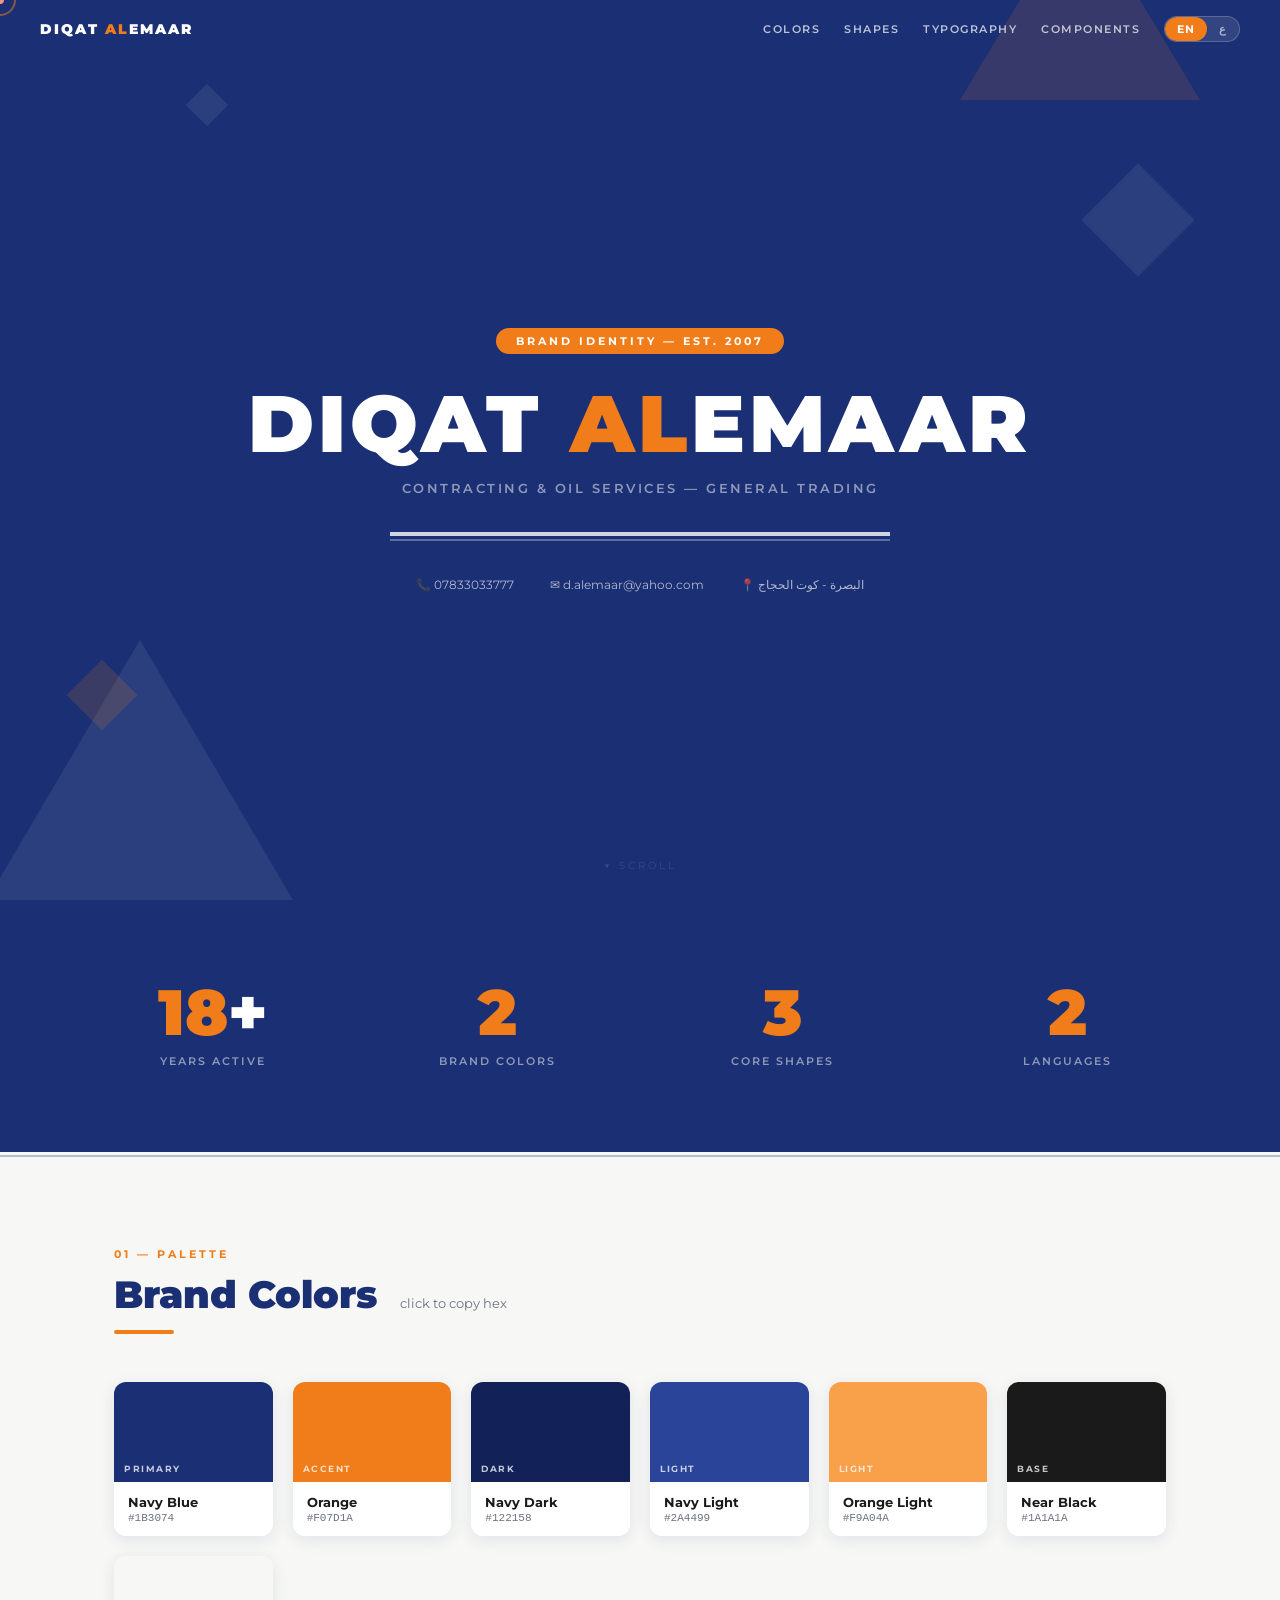
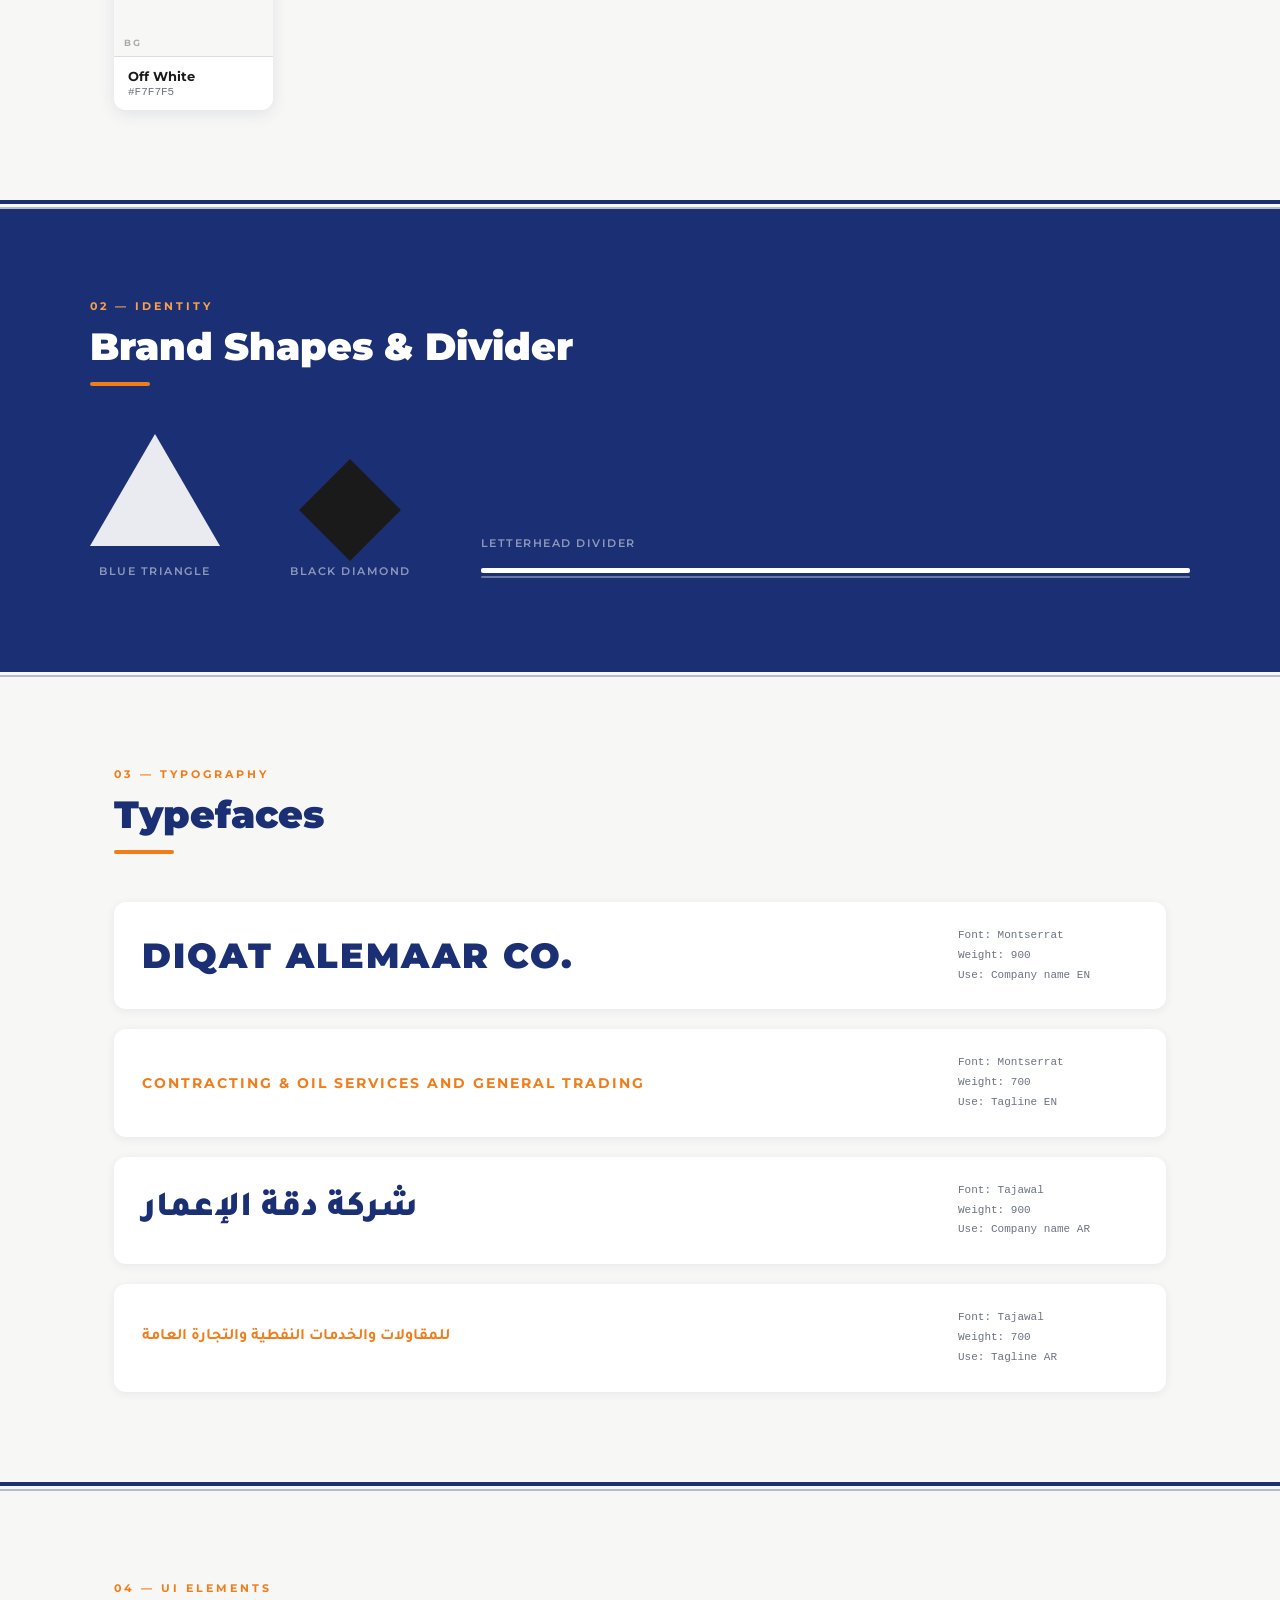
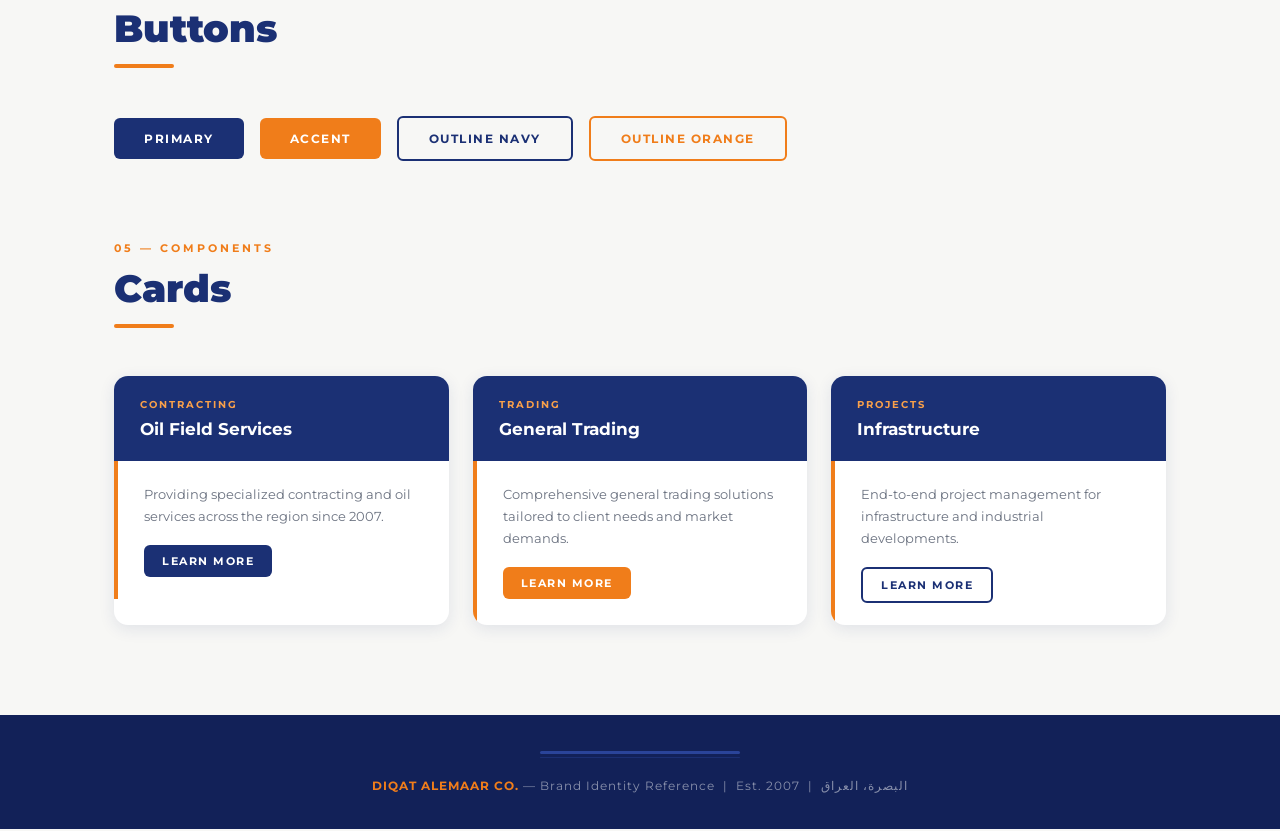
==== commit 50ec5362: "Add files via upload" ====
--- a/index.html
+++ b/index.html
@@ -1,5 +1,5 @@
 <!DOCTYPE html>
-<html lang="en">
+<html lang="en" dir="ltr">
 <head>
   <meta charset="UTF-8" />
   <meta name="viewport" content="width=device-width, initial-scale=1.0"/>
@@ -18,524 +18,550 @@
       --bg:          #F7F7F5;
       --white:       #FFFFFF;
       --gray:        #6B7280;
+      --font-en:     'Montserrat', sans-serif;
+      --font-ar:     'Tajawal', sans-serif;
     }
 
     html { scroll-behavior: smooth; }
 
     body {
-      font-family: 'Montserrat', sans-serif;
+      font-family: var(--font-en);
       background: var(--bg);
       color: var(--dark);
-    }
+      overflow-x: hidden;
+      transition: font-family 0.3s;
+    }
+
+    /* ── RTL MODE ── */
+    html[dir="rtl"] body { font-family: var(--font-ar); }
+    html[dir="rtl"] .nav-logo { letter-spacing: 0; }
+    html[dir="rtl"] .nav-links { flex-direction: row-reverse; }
+    html[dir="rtl"] .section-title::after { left: auto; right: 0; }
+    html[dir="rtl"] .type-row:hover { transform: translateX(-6px); }
+    html[dir="rtl"] .demo-card-body { border-left: none; border-right: 4px solid var(--orange); }
+    html[dir="rtl"] .color-swatch .role { left: auto; right: 10px; }
+    html[dir="rtl"] .section-label,
+    html[dir="rtl"] .section-title,
+    html[dir="rtl"] .stat-label,
+    html[dir="rtl"] .type-meta { letter-spacing: 0; }
+    html[dir="rtl"] nav { flex-direction: row-reverse; }
+    html[dir="rtl"] .hero-sub { letter-spacing: 0; }
+    html[dir="rtl"] .divider-demo .label { letter-spacing: 0; }
+    html[dir="rtl"] .shape-item .caption { letter-spacing: 0; }
+
+    /* ── SCROLL REVEAL ── */
+    .reveal { opacity: 0; transform: translateY(40px); transition: opacity 0.7s ease, transform 0.7s ease; }
+    .reveal.visible { opacity: 1; transform: translateY(0); }
+    .delay-1 { transition-delay: 0.1s; }
+    .delay-2 { transition-delay: 0.2s; }
+    .delay-3 { transition-delay: 0.3s; }
+    .delay-4 { transition-delay: 0.4s; }
+    .delay-5 { transition-delay: 0.5s; }
+    .delay-6 { transition-delay: 0.6s; }
+
+    /* ── NAV ── */
+    nav {
+      position: fixed; top: 0; left: 0; right: 0; z-index: 100;
+      display: flex; justify-content: space-between; align-items: center;
+      padding: 16px 40px;
+      transition: background 0.4s, box-shadow 0.4s;
+    }
+    nav.scrolled {
+      background: rgba(18,33,88,0.97);
+      box-shadow: 0 4px 24px rgba(0,0,0,0.3);
+      backdrop-filter: blur(10px);
+    }
+    .nav-logo { font-size: 14px; font-weight: 900; letter-spacing: 2px; color: var(--white); text-transform: uppercase; }
+    .nav-logo span { color: var(--orange); }
+    .nav-links { display: flex; align-items: center; gap: 24px; }
+    .nav-links a {
+      color: rgba(255,255,255,0.7); text-decoration: none;
+      font-size: 11px; font-weight: 600; letter-spacing: 1.5px;
+      text-transform: uppercase; transition: color 0.2s;
+    }
+    html[dir="rtl"] .nav-links a { letter-spacing: 0; font-size: 13px; }
+    .nav-links a:hover { color: var(--orange); }
+
+    /* Lang Toggle */
+    .lang-toggle {
+      display: flex; align-items: center; gap: 0;
+      background: rgba(255,255,255,0.1);
+      border-radius: 20px; overflow: hidden;
+      border: 1px solid rgba(255,255,255,0.2);
+    }
+    .lang-toggle button {
+      background: none; border: none; cursor: pointer;
+      color: rgba(255,255,255,0.6); font-family: var(--font-en);
+      font-size: 11px; font-weight: 700; letter-spacing: 1px;
+      padding: 5px 12px; transition: all 0.2s;
+    }
+    .lang-toggle button.active {
+      background: var(--orange); color: var(--white);
+      border-radius: 20px;
+    }
+    .lang-toggle button:hover:not(.active) { color: var(--white); }
 
     /* ── HERO ── */
     .hero {
-      background: var(--navy);
-      color: var(--white);
-      min-height: 100vh;
-      display: flex;
-      flex-direction: column;
-      justify-content: center;
-      align-items: center;
-      text-align: center;
-      padding: 60px 24px;
-      position: relative;
-      overflow: hidden;
-    }
-
-    .hero::before {
-      content: '';
-      position: absolute;
-      bottom: -60px; left: -60px;
-      width: 300px; height: 300px;
-      background: var(--navy-light);
-      clip-path: polygon(0 100%, 100% 100%, 50% 0);
-      opacity: 0.3;
-    }
-    .hero::after {
-      content: '';
-      position: absolute;
-      top: -40px; right: -40px;
-      width: 160px; height: 160px;
-      background: var(--orange);
-      transform: rotate(45deg);
-      opacity: 0.15;
-    }
+      background: var(--navy); min-height: 100vh;
+      display: flex; flex-direction: column;
+      justify-content: center; align-items: center;
+      text-align: center; padding: 80px 24px 60px;
+      position: relative; overflow: hidden;
+    }
+    .hero-bg { position: absolute; inset: 0; overflow: hidden; pointer-events: none; }
+    .hero-bg .shape { position: absolute; opacity: 0.07; }
+    .hero-bg .tri-1 {
+      bottom: -80px; left: -60px; width: 0; height: 0;
+      border-left: 200px solid transparent; border-right: 200px solid transparent;
+      border-bottom: 340px solid var(--white);
+      animation: floatUp 8s ease-in-out infinite;
+    }
+    .hero-bg .tri-2 {
+      top: -100px; right: 80px; width: 0; height: 0;
+      border-left: 120px solid transparent; border-right: 120px solid transparent;
+      border-bottom: 200px solid var(--orange); opacity: 0.12;
+      animation: floatUp 10s ease-in-out infinite reverse;
+    }
+    .hero-bg .dia-1 {
+      top: 20%; right: 8%; width: 80px; height: 80px;
+      background: var(--white); transform: rotate(45deg);
+      animation: spin 20s linear infinite;
+    }
+    .hero-bg .dia-2 {
+      bottom: 20%; left: 6%; width: 50px; height: 50px;
+      background: var(--orange); transform: rotate(45deg); opacity: 0.15;
+      animation: spin 15s linear infinite reverse;
+    }
+    .hero-bg .dia-3 {
+      top: 10%; left: 15%; width: 30px; height: 30px;
+      background: var(--white); transform: rotate(45deg);
+      animation: floatUp 6s ease-in-out infinite;
+    }
+    @keyframes floatUp { 0%,100% { transform: translateY(0); } 50% { transform: translateY(-20px); } }
+    @keyframes spin { from { transform: rotate(45deg); } to { transform: rotate(405deg); } }
 
     .hero-badge {
-      display: inline-block;
-      background: var(--orange);
-      color: var(--white);
-      font-size: 11px;
-      font-weight: 700;
-      letter-spacing: 3px;
-      text-transform: uppercase;
-      padding: 6px 18px;
-      border-radius: 20px;
-      margin-bottom: 28px;
-    }
+      display: inline-block; background: var(--orange); color: var(--white);
+      font-size: 11px; font-weight: 700; letter-spacing: 3px; text-transform: uppercase;
+      padding: 6px 20px; border-radius: 20px; margin-bottom: 28px;
+      animation: fadeDown 0.8s ease both;
+      transition: letter-spacing 0.3s;
+    }
+    html[dir="rtl"] .hero-badge { letter-spacing: 0; font-size: 13px; }
 
     .hero h1 {
-      font-size: clamp(2rem, 6vw, 4rem);
-      font-weight: 900;
-      letter-spacing: 3px;
-      text-transform: uppercase;
-      line-height: 1.1;
-    }
-
+      font-size: clamp(2.4rem, 7vw, 5rem); font-weight: 900;
+      letter-spacing: 4px; text-transform: uppercase;
+      color: var(--white); line-height: 1.05;
+      animation: fadeDown 0.9s ease 0.1s both;
+    }
     .hero h1 span { color: var(--orange); }
-
-    .hero-ar {
-      font-family: 'Tajawal', sans-serif;
-      font-size: clamp(1.4rem, 4vw, 2.5rem);
-      font-weight: 900;
-      color: var(--orange-light);
-      margin-top: 12px;
-      direction: rtl;
-    }
+    html[dir="rtl"] .hero h1 { font-family: var(--font-ar); letter-spacing: 0; }
 
     .hero-sub {
-      margin-top: 16px;
-      font-size: clamp(11px, 2vw, 14px);
-      font-weight: 600;
-      letter-spacing: 2px;
-      text-transform: uppercase;
-      color: rgba(255,255,255,0.6);
-    }
-
-    .divider {
-      display: flex;
-      flex-direction: column;
-      gap: 3px;
-      margin: 36px auto;
-      width: min(600px, 80%);
-    }
-    .divider .thick { height: 4px; background: var(--white); opacity: 0.9; }
-    .divider .thin  { height: 2px; background: var(--white); opacity: 0.35; }
-
+      margin-top: 14px; font-size: clamp(10px, 2vw, 13px);
+      font-weight: 600; letter-spacing: 2.5px; text-transform: uppercase;
+      color: rgba(255,255,255,0.5); animation: fadeDown 1s ease 0.3s both;
+    }
+    .hero-divider {
+      display: flex; flex-direction: column; gap: 3px;
+      margin: 36px auto; width: min(500px, 75%);
+      animation: expandWidth 1s ease 0.4s both;
+    }
+    @keyframes expandWidth { from { width: 0; opacity: 0; } to { width: min(500px, 75%); opacity: 1; } }
+    .hero-divider .thick { height: 4px; background: var(--white); opacity: 0.8; }
+    .hero-divider .thin  { height: 2px; background: var(--white); opacity: 0.3; }
     .hero-info {
-      display: flex;
-      gap: 40px;
-      flex-wrap: wrap;
-      justify-content: center;
-      font-size: 13px;
-      color: rgba(255,255,255,0.75);
+      display: flex; gap: 36px; flex-wrap: wrap; justify-content: center;
+      font-size: 12px; color: rgba(255,255,255,0.65);
+      animation: fadeDown 1s ease 0.5s both;
     }
     .hero-info span { display: flex; align-items: center; gap: 8px; }
+    @keyframes fadeDown { from { opacity: 0; transform: translateY(-20px); } to { opacity: 1; transform: translateY(0); } }
 
     .scroll-hint {
-      position: absolute;
-      bottom: 28px;
-      left: 50%;
-      transform: translateX(-50%);
-      font-size: 11px;
-      letter-spacing: 2px;
-      color: rgba(255,255,255,0.4);
-      text-transform: uppercase;
-      animation: bounce 2s infinite;
+      position: absolute; bottom: 28px; left: 50%; transform: translateX(-50%);
+      font-size: 10px; letter-spacing: 3px; color: rgba(255,255,255,0.35);
+      text-transform: uppercase; animation: bounce 2s 1.5s infinite both;
     }
     @keyframes bounce {
-      0%,100% { transform: translateX(-50%) translateY(0); }
-      50%      { transform: translateX(-50%) translateY(6px); }
-    }
-
-    /* ── SECTION WRAPPER ── */
-    .section {
-      padding: 80px 24px;
-      max-width: 1100px;
-      margin: 0 auto;
-    }
-
-    .section-label {
-      font-size: 11px;
-      font-weight: 700;
-      letter-spacing: 3px;
-      text-transform: uppercase;
-      color: var(--orange);
-      margin-bottom: 10px;
-    }
-
+      0%,100% { transform: translateX(-50%) translateY(0); opacity: 0.35; }
+      50%      { transform: translateX(-50%) translateY(8px); opacity: 0.7; }
+    }
+
+    /* ── DIVIDER ── */
+    .full-divider { display: flex; flex-direction: column; gap: 3px; }
+    .full-divider .t { height: 4px; background: var(--navy); }
+    .full-divider .n { height: 2px; background: var(--navy); opacity: 0.3; }
+
+    /* ── SECTION ── */
+    .section { padding: 90px 24px; max-width: 1100px; margin: 0 auto; }
+    .section-label { font-size: 11px; font-weight: 700; letter-spacing: 3px; text-transform: uppercase; color: var(--orange); margin-bottom: 10px; }
     .section-title {
-      font-size: clamp(1.5rem, 3vw, 2.2rem);
-      font-weight: 900;
-      color: var(--navy);
-      margin-bottom: 48px;
-      position: relative;
-      padding-bottom: 16px;
+      font-size: clamp(1.6rem, 3vw, 2.4rem); font-weight: 900; color: var(--navy);
+      margin-bottom: 48px; position: relative; padding-bottom: 16px;
     }
     .section-title::after {
-      content: '';
-      position: absolute;
-      bottom: 0; left: 0;
-      width: 60px; height: 4px;
-      background: var(--orange);
-      border-radius: 2px;
-    }
+      content: ''; position: absolute; bottom: 0; left: 0;
+      width: 0; height: 4px; background: var(--orange);
+      border-radius: 2px; transition: width 0.8s ease 0.3s;
+    }
+    .section-title.visible::after { width: 60px; }
 
     /* ── COLORS ── */
-    .colors-grid {
-      display: grid;
-      grid-template-columns: repeat(auto-fill, minmax(160px, 1fr));
-      gap: 20px;
-    }
-
+    .colors-grid { display: grid; grid-template-columns: repeat(auto-fill, minmax(150px, 1fr)); gap: 20px; }
     .color-card {
-      border-radius: 12px;
-      overflow: hidden;
-      box-shadow: 0 4px 16px rgba(27,48,116,0.12);
-      transition: transform 0.2s, box-shadow 0.2s;
-    }
-    .color-card:hover {
-      transform: translateY(-4px);
-      box-shadow: 0 8px 24px rgba(27,48,116,0.2);
-    }
-
-    .color-swatch {
-      height: 100px;
-      position: relative;
-    }
+      border-radius: 12px; overflow: hidden;
+      box-shadow: 0 4px 16px rgba(27,48,116,0.1);
+      cursor: pointer; transition: transform 0.25s, box-shadow 0.25s;
+    }
+    .color-card:hover { transform: translateY(-6px) scale(1.02); box-shadow: 0 12px 32px rgba(27,48,116,0.2); }
+    .color-swatch { height: 100px; position: relative; }
     .color-swatch .role {
-      position: absolute;
-      bottom: 8px; left: 10px;
-      font-size: 10px;
-      font-weight: 700;
-      letter-spacing: 1px;
-      text-transform: uppercase;
-      color: rgba(255,255,255,0.8);
-    }
-    .color-info {
-      background: var(--white);
-      padding: 12px 14px;
-    }
+      position: absolute; bottom: 8px; left: 10px;
+      font-size: 9px; font-weight: 700; letter-spacing: 1.5px;
+      text-transform: uppercase; color: rgba(255,255,255,0.75);
+    }
+    .color-info { background: var(--white); padding: 12px 14px; }
     .color-name { font-size: 13px; font-weight: 700; color: var(--dark); }
     .color-hex  { font-size: 11px; color: var(--gray); font-family: monospace; margin-top: 2px; }
 
+    /* Toast */
+    .toast {
+      position: fixed; bottom: 32px; left: 50%;
+      transform: translateX(-50%) translateY(20px);
+      background: var(--navy-dark); color: var(--white);
+      padding: 10px 24px; border-radius: 24px;
+      font-size: 12px; font-weight: 600; letter-spacing: 1px;
+      opacity: 0; pointer-events: none; transition: all 0.3s ease; z-index: 999;
+    }
+    .toast.show { opacity: 1; transform: translateX(-50%) translateY(0); }
+
     /* ── SHAPES ── */
-    .shapes-section { background: var(--navy); padding: 80px 24px; }
-    .shapes-inner   { max-width: 1100px; margin: 0 auto; }
+    .shapes-section { background: var(--navy); padding: 90px 24px; }
+    .shapes-inner { max-width: 1100px; margin: 0 auto; }
     .shapes-section .section-label { color: var(--orange-light); }
     .shapes-section .section-title { color: var(--white); }
     .shapes-section .section-title::after { background: var(--orange); }
-
-    .shapes-grid {
-      display: flex;
-      gap: 60px;
-      flex-wrap: wrap;
-      align-items: flex-end;
-    }
+    .shapes-grid { display: flex; gap: 70px; flex-wrap: wrap; align-items: flex-end; }
     .shape-item { text-align: center; }
     .shape-item .caption {
-      margin-top: 16px;
-      font-size: 12px;
-      font-weight: 600;
-      letter-spacing: 1px;
-      text-transform: uppercase;
-      color: rgba(255,255,255,0.6);
-    }
-
+      margin-top: 18px; font-size: 11px; font-weight: 600;
+      letter-spacing: 1.5px; text-transform: uppercase; color: rgba(255,255,255,0.5);
+    }
     .tri {
       width: 0; height: 0;
-      border-left:  60px solid transparent;
-      border-right: 60px solid transparent;
-      border-bottom: 104px solid var(--white);
-      opacity: 0.9;
-    }
-    .tri-orange {
-      border-bottom-color: var(--orange);
-      width: 0; height: 0;
-      border-left:  30px solid transparent;
-      border-right: 30px solid transparent;
-      border-bottom: 52px solid var(--orange);
-      margin: 0 auto 8px;
-    }
+      border-left: 65px solid transparent; border-right: 65px solid transparent;
+      border-bottom: 112px solid var(--white); opacity: 0.9;
+      transition: transform 0.4s ease, opacity 0.4s ease;
+    }
+    .tri:hover { transform: scale(1.1) translateY(-6px); opacity: 1; }
     .diamond {
-      width: 70px; height: 70px;
-      background: var(--dark);
-      transform: rotate(45deg);
-      margin: 0 auto;
-    }
-    .divider-demo {
-      flex: 1;
-      min-width: 200px;
-    }
+      width: 72px; height: 72px; background: var(--dark);
+      transform: rotate(45deg); margin: 0 auto;
+      transition: transform 0.4s ease;
+    }
+    .diamond:hover { transform: rotate(225deg) scale(1.1); }
+    .divider-demo { flex: 1; min-width: 220px; }
     .divider-demo .label {
-      font-size: 12px;
-      font-weight: 600;
-      letter-spacing: 1px;
-      text-transform: uppercase;
-      color: rgba(255,255,255,0.6);
-      margin-bottom: 16px;
+      font-size: 11px; font-weight: 600; letter-spacing: 1.5px;
+      text-transform: uppercase; color: rgba(255,255,255,0.5); margin-bottom: 18px;
     }
     .d-thick { height: 5px; background: var(--white); border-radius: 2px; }
     .d-gap   { height: 3px; }
-    .d-thin  { height: 2px; background: var(--white); opacity: 0.4; border-radius: 2px; }
+    .d-thin  { height: 2px; background: var(--white); opacity: 0.35; border-radius: 2px; }
 
     /* ── TYPOGRAPHY ── */
     .type-grid { display: flex; flex-direction: column; gap: 20px; }
     .type-row {
-      background: var(--white);
-      border-radius: 12px;
-      padding: 24px 28px;
-      box-shadow: 0 2px 10px rgba(27,48,116,0.08);
-      display: flex;
-      align-items: center;
-      justify-content: space-between;
-      flex-wrap: wrap;
-      gap: 16px;
-    }
-    .type-meta { font-size: 11px; color: var(--gray); font-family: monospace; min-width: 180px; }
-    .type-meta div { margin-bottom: 3px; }
+      background: var(--white); border-radius: 12px; padding: 24px 28px;
+      box-shadow: 0 2px 10px rgba(27,48,116,0.07);
+      display: flex; align-items: center; justify-content: space-between;
+      flex-wrap: wrap; gap: 16px; transition: box-shadow 0.3s, transform 0.3s;
+    }
+    .type-row:hover { box-shadow: 0 8px 24px rgba(27,48,116,0.14); transform: translateX(6px); }
+    .type-meta { font-size: 11px; color: var(--gray); font-family: monospace; min-width: 180px; line-height: 1.8; }
 
     /* ── BUTTONS ── */
     .btn-grid { display: flex; flex-wrap: wrap; gap: 16px; align-items: center; }
     .btn {
-      padding: 13px 28px;
-      border-radius: 6px;
-      font-family: 'Montserrat', sans-serif;
-      font-size: 13px;
-      font-weight: 700;
-      letter-spacing: 1px;
-      text-transform: uppercase;
-      cursor: pointer;
-      border: none;
-      transition: all 0.2s;
-    }
-    .btn:hover { transform: translateY(-2px); }
+      padding: 13px 30px; border-radius: 6px; font-family: inherit;
+      font-size: 12px; font-weight: 700; letter-spacing: 1.5px; text-transform: uppercase;
+      cursor: pointer; border: none; position: relative; overflow: hidden;
+      transition: transform 0.2s, box-shadow 0.2s;
+    }
+    html[dir="rtl"] .btn { letter-spacing: 0; font-size: 14px; text-transform: none; }
+    .btn::after {
+      content: ''; position: absolute; inset: 0;
+      background: rgba(255,255,255,0.15); opacity: 0; transition: opacity 0.2s;
+    }
+    .btn:hover::after { opacity: 1; }
+    .btn:hover { transform: translateY(-3px); }
+    .btn:active { transform: translateY(0); }
     .btn-primary { background: var(--navy); color: var(--white); }
-    .btn-primary:hover { background: var(--navy-dark); box-shadow: 0 6px 20px rgba(27,48,116,0.3); }
+    .btn-primary:hover { box-shadow: 0 8px 24px rgba(27,48,116,0.35); }
     .btn-accent  { background: var(--orange); color: var(--white); }
-    .btn-accent:hover { background: #d96c0e; box-shadow: 0 6px 20px rgba(240,125,26,0.35); }
+    .btn-accent:hover { box-shadow: 0 8px 24px rgba(240,125,26,0.4); }
     .btn-outline { background: transparent; color: var(--navy); border: 2px solid var(--navy); }
-    .btn-outline:hover { background: var(--navy); color: var(--white); }
+    .btn-outline:hover { background: var(--navy); color: var(--white); box-shadow: 0 8px 24px rgba(27,48,116,0.25); }
     .btn-outline-accent { background: transparent; color: var(--orange); border: 2px solid var(--orange); }
     .btn-outline-accent:hover { background: var(--orange); color: var(--white); }
 
-    /* ── CARD DEMO ── */
+    /* ── CARDS ── */
     .cards-grid { display: grid; grid-template-columns: repeat(auto-fill, minmax(280px, 1fr)); gap: 24px; }
     .demo-card {
-      background: var(--white);
-      border-radius: 12px;
-      overflow: hidden;
+      background: var(--white); border-radius: 14px; overflow: hidden;
       box-shadow: 0 4px 16px rgba(27,48,116,0.1);
-      transition: transform 0.2s, box-shadow 0.2s;
-    }
-    .demo-card:hover { transform: translateY(-4px); box-shadow: 0 10px 28px rgba(27,48,116,0.18); }
-    .demo-card-top { background: var(--navy); padding: 20px 24px; color: var(--white); }
-    .demo-card-top .tag {
-      font-size: 10px;
-      font-weight: 700;
-      letter-spacing: 2px;
-      text-transform: uppercase;
-      color: var(--orange-light);
-      margin-bottom: 8px;
-    }
+      transition: transform 0.3s cubic-bezier(0.34,1.56,0.64,1), box-shadow 0.3s;
+    }
+    .demo-card:hover { transform: translateY(-8px) scale(1.01); box-shadow: 0 16px 40px rgba(27,48,116,0.2); }
+    .demo-card-top { background: var(--navy); padding: 22px 26px; color: var(--white); }
+    .demo-card-top .tag { font-size: 10px; font-weight: 700; letter-spacing: 2px; text-transform: uppercase; color: var(--orange-light); margin-bottom: 8px; }
+    html[dir="rtl"] .demo-card-top .tag { letter-spacing: 0; font-size: 12px; text-transform: none; }
     .demo-card-top h3 { font-size: 17px; font-weight: 700; }
-    .demo-card-body { padding: 20px 24px; border-left: 4px solid var(--orange); }
+    .demo-card-body { padding: 22px 26px; border-left: 4px solid var(--orange); }
     .demo-card-body p { font-size: 13px; color: var(--gray); line-height: 1.7; }
-    .demo-card-body .btn { margin-top: 16px; font-size: 11px; padding: 9px 18px; }
+    .demo-card-body .btn { margin-top: 18px; font-size: 11px; padding: 9px 18px; }
+
+    /* ── STATS ── */
+    .stats-section { background: var(--navy); padding: 80px 24px; }
+    .stats-inner { max-width: 1100px; margin: 0 auto; }
+    .stats-grid { display: grid; grid-template-columns: repeat(auto-fit, minmax(160px, 1fr)); gap: 40px; text-align: center; }
+    .stat-number { font-size: clamp(2.5rem, 5vw, 4rem); font-weight: 900; color: var(--white); line-height: 1; }
+    .stat-number span { color: var(--orange); }
+    .stat-label { font-size: 11px; font-weight: 600; letter-spacing: 2px; text-transform: uppercase; color: rgba(255,255,255,0.5); margin-top: 10px; }
 
     /* ── FOOTER ── */
-    footer {
-      background: var(--navy-dark);
-      color: rgba(255,255,255,0.6);
-      text-align: center;
-      padding: 32px 24px;
-      font-size: 12px;
-      letter-spacing: 1px;
-    }
+    footer { background: var(--navy-dark); color: rgba(255,255,255,0.5); text-align: center; padding: 36px 24px; font-size: 12px; letter-spacing: 1px; }
     footer strong { color: var(--orange); }
-
-    /* ── SECTION DIVIDER ── */
-    .full-divider {
-      display: flex; flex-direction: column; gap: 3px;
-      background: var(--bg);
-      padding: 0;
-    }
-    .full-divider .t { height: 4px; background: var(--navy); }
-    .full-divider .n { height: 2px; background: var(--navy); opacity: 0.3; }
+    footer .footer-divider { display: flex; flex-direction: column; gap: 3px; width: 200px; margin: 0 auto 20px; }
+    footer .footer-divider .t { height: 3px; background: var(--navy-light); border-radius: 2px; }
+    footer .footer-divider .n { height: 1px; background: var(--navy-light); opacity: 0.4; border-radius: 2px; }
+
+    /* ── CURSOR ── */
+    .cursor-dot { width: 8px; height: 8px; background: var(--orange); border-radius: 50%; position: fixed; pointer-events: none; z-index: 9999; mix-blend-mode: screen; }
+    .cursor-ring { width: 32px; height: 32px; border: 2px solid rgba(240,125,26,0.5); border-radius: 50%; position: fixed; pointer-events: none; z-index: 9998; transition: width 0.2s, height 0.2s; }
+
+    @media (max-width: 640px) {
+      nav { padding: 14px 20px; }
+      .nav-links a { display: none; }
+      .shapes-grid { gap: 40px; }
+    }
   </style>
 </head>
 <body>
 
+  <div class="cursor-dot" id="cursorDot"></div>
+  <div class="cursor-ring" id="cursorRing"></div>
+  <div class="toast" id="toast"></div>
+
+  <!-- NAV -->
+  <nav id="nav">
+    <div class="nav-logo">Diqat <span>Al</span>emaar</div>
+    <div class="nav-links">
+      <a href="#colors"     data-en="Colors"      data-ar="الألوان">Colors</a>
+      <a href="#shapes"     data-en="Shapes"      data-ar="الأشكال">Shapes</a>
+      <a href="#typography" data-en="Typography"  data-ar="الخطوط">Typography</a>
+      <a href="#components" data-en="Components"  data-ar="المكونات">Components</a>
+      <div class="lang-toggle">
+        <button id="btnEN" class="active" onclick="setLang('en')">EN</button>
+        <button id="btnAR" onclick="setLang('ar')">ع</button>
+      </div>
+    </div>
+  </nav>
+
   <!-- HERO -->
   <section class="hero">
-    <div class="hero-badge">Brand Identity 2024</div>
-    <h1>Diqat <span>Al</span>emaar</h1>
-    <div class="hero-ar">شركة دقة الإعمار</div>
-    <div class="hero-sub">Contracting &amp; Oil Services — General Trading</div>
-    <div class="divider">
-      <div class="thick"></div>
-      <div class="thin"></div>
-    </div>
+    <div class="hero-bg">
+      <div class="shape tri-1"></div>
+      <div class="shape tri-2"></div>
+      <div class="shape dia-1"></div>
+      <div class="shape dia-2"></div>
+      <div class="shape dia-3"></div>
+    </div>
+    <div class="hero-badge" data-en="Brand Identity — Est. 2007" data-ar="هوية الشركة — تأسست 2007">Brand Identity — Est. 2007</div>
+    <h1 data-en='Diqat <span>Al</span>emaar' data-ar='دقة <span>الإعمار</span>'>Diqat <span>Al</span>emaar</h1>
+    <div class="hero-sub" data-en="Contracting &amp; Oil Services — General Trading" data-ar="المقاولات والخدمات النفطية — التجارة العامة">Contracting &amp; Oil Services — General Trading</div>
+    <div class="hero-divider"><div class="thick"></div><div class="thin"></div></div>
     <div class="hero-info">
       <span>📞 07833033777</span>
       <span>✉ d.alemaar@yahoo.com</span>
       <span>📍 البصرة - كوت الحجاج</span>
     </div>
-    <div class="scroll-hint">▼ scroll to explore</div>
+    <div class="scroll-hint" data-en="▼ scroll" data-ar="▼ مرر للأسفل">▼ scroll</div>
   </section>
 
+  <!-- STATS -->
+  <section class="stats-section">
+    <div class="stats-inner">
+      <div class="stats-grid">
+        <div class="reveal">
+          <div class="stat-number" data-target="18"><span>0</span>+</div>
+          <div class="stat-label" data-en="Years Active" data-ar="سنة من العمل">Years Active</div>
+        </div>
+        <div class="reveal delay-2">
+          <div class="stat-number" data-target="2"><span>0</span></div>
+          <div class="stat-label" data-en="Brand Colors" data-ar="ألوان العلامة">Brand Colors</div>
+        </div>
+        <div class="reveal delay-3">
+          <div class="stat-number" data-target="3"><span>0</span></div>
+          <div class="stat-label" data-en="Core Shapes" data-ar="أشكال أساسية">Core Shapes</div>
+        </div>
+        <div class="reveal delay-4">
+          <div class="stat-number" data-target="2"><span>0</span></div>
+          <div class="stat-label" data-en="Languages" data-ar="لغتان">Languages</div>
+        </div>
+      </div>
+    </div>
+  </section>
+
+  <div class="full-divider"><div class="t"></div><div class="n"></div></div>
+
   <!-- COLORS -->
-  <section class="section">
-    <div class="section-label">01 — Palette</div>
-    <div class="section-title">Brand Colors</div>
-    <div class="colors-grid">
-      <div class="color-card">
-        <div class="color-swatch" style="background:#1B3074;"><span class="role">Primary</span></div>
-        <div class="color-info"><div class="color-name">Navy Blue</div><div class="color-hex">#1B3074</div></div>
+  <section id="colors">
+    <div class="section">
+      <div class="section-label reveal" data-en="01 — Palette" data-ar="٠١ — لوحة الألوان">01 — Palette</div>
+      <div class="section-title reveal" data-en='Brand Colors <small style="font-size:13px;font-weight:400;color:var(--gray);margin-inline-start:12px;">click to copy hex</small>' data-ar='ألوان العلامة التجارية <small style="font-size:13px;font-weight:400;color:var(--gray);margin-inline-start:12px;">انقر لنسخ الكود</small>'>Brand Colors <small style="font-size:13px;font-weight:400;color:var(--gray);margin-left:12px;">click to copy hex</small></div>
+      <div class="colors-grid">
+        <div class="color-card reveal delay-1" onclick="copyHex('#1B3074', this)">
+          <div class="color-swatch" style="background:#1B3074;"><span class="role" data-en="Primary" data-ar="الرئيسي">Primary</span></div>
+          <div class="color-info"><div class="color-name" data-en="Navy Blue" data-ar="أزرق نيفي">Navy Blue</div><div class="color-hex">#1B3074</div></div>
+        </div>
+        <div class="color-card reveal delay-2" onclick="copyHex('#F07D1A', this)">
+          <div class="color-swatch" style="background:#F07D1A;"><span class="role" data-en="Accent" data-ar="التمييز">Accent</span></div>
+          <div class="color-info"><div class="color-name" data-en="Orange" data-ar="البرتقالي">Orange</div><div class="color-hex">#F07D1A</div></div>
+        </div>
+        <div class="color-card reveal delay-3" onclick="copyHex('#122158', this)">
+          <div class="color-swatch" style="background:#122158;"><span class="role" data-en="Dark" data-ar="داكن">Dark</span></div>
+          <div class="color-info"><div class="color-name" data-en="Navy Dark" data-ar="نيفي غامق">Navy Dark</div><div class="color-hex">#122158</div></div>
+        </div>
+        <div class="color-card reveal delay-4" onclick="copyHex('#2A4499', this)">
+          <div class="color-swatch" style="background:#2A4499;"><span class="role" data-en="Light" data-ar="فاتح">Light</span></div>
+          <div class="color-info"><div class="color-name" data-en="Navy Light" data-ar="نيفي فاتح">Navy Light</div><div class="color-hex">#2A4499</div></div>
+        </div>
+        <div class="color-card reveal delay-5" onclick="copyHex('#F9A04A', this)">
+          <div class="color-swatch" style="background:#F9A04A;"><span class="role" data-en="Light" data-ar="فاتح">Light</span></div>
+          <div class="color-info"><div class="color-name" data-en="Orange Light" data-ar="برتقالي فاتح">Orange Light</div><div class="color-hex">#F9A04A</div></div>
+        </div>
+        <div class="color-card reveal delay-6" onclick="copyHex('#1A1A1A', this)">
+          <div class="color-swatch" style="background:#1A1A1A;"><span class="role" data-en="Base" data-ar="أساسي">Base</span></div>
+          <div class="color-info"><div class="color-name" data-en="Near Black" data-ar="شبه أسود">Near Black</div><div class="color-hex">#1A1A1A</div></div>
+        </div>
+        <div class="color-card reveal delay-6" onclick="copyHex('#F7F7F5', this)">
+          <div class="color-swatch" style="background:#F7F7F5; outline:1px solid #ddd;"><span class="role" style="color:#aaa;" data-en="BG" data-ar="خلفية">BG</span></div>
+          <div class="color-info"><div class="color-name" data-en="Off White" data-ar="أبيض مائل">Off White</div><div class="color-hex">#F7F7F5</div></div>
+        </div>
       </div>
-      <div class="color-card">
-        <div class="color-swatch" style="background:#F07D1A;"><span class="role">Accent</span></div>
-        <div class="color-info"><div class="color-name">Orange</div><div class="color-hex">#F07D1A</div></div>
+    </div>
+  </section>
+
+  <div class="full-divider"><div class="t"></div><div class="n"></div></div>
+
+  <!-- SHAPES -->
+  <section id="shapes" class="shapes-section">
+    <div class="shapes-inner">
+      <div class="section-label reveal" data-en="02 — Identity" data-ar="٠٢ — الهوية البصرية">02 — Identity</div>
+      <div class="section-title reveal" data-en="Brand Shapes &amp; Divider" data-ar="أشكال العلامة والفاصل">Brand Shapes &amp; Divider</div>
+      <div class="shapes-grid">
+        <div class="shape-item reveal delay-1">
+          <div class="tri"></div>
+          <div class="caption" data-en="Blue Triangle" data-ar="المثلث الأزرق">Blue Triangle</div>
+        </div>
+        <div class="shape-item reveal delay-2">
+          <div class="diamond"></div>
+          <div class="caption" data-en="Black Diamond" data-ar="المعين الأسود">Black Diamond</div>
+        </div>
+        <div class="divider-demo reveal delay-3">
+          <div class="label" data-en="Letterhead Divider" data-ar="فاصل الورق الرسمي">Letterhead Divider</div>
+          <div class="d-thick"></div><div class="d-gap"></div><div class="d-thin"></div>
+        </div>
       </div>
-      <div class="color-card">
-        <div class="color-swatch" style="background:#122158;"><span class="role">Dark</span></div>
-        <div class="color-info"><div class="color-name">Navy Dark</div><div class="color-hex">#122158</div></div>
+    </div>
+  </section>
+
+  <div class="full-divider"><div class="t"></div><div class="n"></div></div>
+
+  <!-- TYPOGRAPHY -->
+  <section id="typography">
+    <div class="section">
+      <div class="section-label reveal" data-en="03 — Typography" data-ar="٠٣ — الخطوط">03 — Typography</div>
+      <div class="section-title reveal" data-en="Typefaces" data-ar="أنواع الخطوط">Typefaces</div>
+      <div class="type-grid">
+        <div class="type-row reveal delay-1">
+          <div style="font-family:'Montserrat',sans-serif; font-size:clamp(1.4rem,3vw,2.2rem); font-weight:900; color:var(--navy); text-transform:uppercase; letter-spacing:2px;">
+            DIQAT ALEMAAR CO.
+          </div>
+          <div class="type-meta" data-en="Font: Montserrat&#10;Weight: 900&#10;Use: Company name EN" data-ar="الخط: Montserrat&#10;الوزن: 900&#10;الاستخدام: اسم الشركة بالإنجليزية">Font: Montserrat<br>Weight: 900<br>Use: Company name EN</div>
+        </div>
+        <div class="type-row reveal delay-2">
+          <div style="font-family:'Montserrat',sans-serif; font-size:clamp(0.7rem,1.5vw,0.85rem); font-weight:700; color:var(--orange); text-transform:uppercase; letter-spacing:2px;">
+            CONTRACTING &amp; OIL SERVICES AND GENERAL TRADING
+          </div>
+          <div class="type-meta" data-en="Font: Montserrat&#10;Weight: 700&#10;Use: Tagline EN" data-ar="الخط: Montserrat&#10;الوزن: 700&#10;الاستخدام: الشعار بالإنجليزية">Font: Montserrat<br>Weight: 700<br>Use: Tagline EN</div>
+        </div>
+        <div class="type-row reveal delay-3">
+          <div style="font-family:'Tajawal',sans-serif; font-size:clamp(1.5rem,3vw,2.2rem); font-weight:900; color:var(--navy); direction:rtl;">
+            شركة دقة الإعمار
+          </div>
+          <div class="type-meta" data-en="Font: Tajawal&#10;Weight: 900&#10;Use: Company name AR" data-ar="الخط: تجوال&#10;الوزن: 900&#10;الاستخدام: اسم الشركة بالعربية">Font: Tajawal<br>Weight: 900<br>Use: Company name AR</div>
+        </div>
+        <div class="type-row reveal delay-4">
+          <div style="font-family:'Tajawal',sans-serif; font-size:clamp(0.8rem,1.5vw,1rem); font-weight:700; color:var(--orange); direction:rtl;">
+            للمقاولات والخدمات النفطية والتجارة العامة
+          </div>
+          <div class="type-meta" data-en="Font: Tajawal&#10;Weight: 700&#10;Use: Tagline AR" data-ar="الخط: تجوال&#10;الوزن: 700&#10;الاستخدام: الشعار بالعربية">Font: Tajawal<br>Weight: 700<br>Use: Tagline AR</div>
+        </div>
       </div>
-      <div class="color-card">
-        <div class="color-swatch" style="background:#2A4499;"><span class="role">Light</span></div>
-        <div class="color-info"><div class="color-name">Navy Light</div><div class="color-hex">#2A4499</div></div>
+    </div>
+  </section>
+
+  <div class="full-divider"><div class="t"></div><div class="n"></div></div>
+
+  <!-- COMPONENTS -->
+  <section id="components">
+    <div class="section">
+      <div class="section-label reveal" data-en="04 — UI Elements" data-ar="٠٤ — عناصر الواجهة">04 — UI Elements</div>
+      <div class="section-title reveal" data-en="Buttons" data-ar="الأزرار">Buttons</div>
+      <div class="btn-grid" style="margin-bottom:80px;">
+        <button class="btn btn-primary reveal delay-1"        data-en="Primary"       data-ar="رئيسي">Primary</button>
+        <button class="btn btn-accent reveal delay-2"         data-en="Accent"        data-ar="مميز">Accent</button>
+        <button class="btn btn-outline reveal delay-3"        data-en="Outline Navy"  data-ar="إطار أزرق">Outline Navy</button>
+        <button class="btn btn-outline-accent reveal delay-4" data-en="Outline Orange" data-ar="إطار برتقالي">Outline Orange</button>
       </div>
-      <div class="color-card">
-        <div class="color-swatch" style="background:#F9A04A;"><span class="role">Light</span></div>
-        <div class="color-info"><div class="color-name">Orange Light</div><div class="color-hex">#F9A04A</div></div>
-      </div>
-      <div class="color-card">
-        <div class="color-swatch" style="background:#1A1A1A;"><span class="role">Base</span></div>
-        <div class="color-info"><div class="color-name">Near Black</div><div class="color-hex">#1A1A1A</div></div>
-      </div>
-      <div class="color-card">
-        <div class="color-swatch" style="background:#F7F7F5; outline:1px solid #e4e4e4;"><span class="role" style="color:#999;">Background</span></div>
-        <div class="color-info"><div class="color-name">Off White</div><div class="color-hex">#F7F7F5</div></div>
-      </div>
-    </div>
-  </section>
-
-  <div class="full-divider"><div class="t"></div><div class="n"></div></div>
-
-  <!-- SHAPES -->
-  <section class="shapes-section">
-    <div class="shapes-inner">
-      <div class="section-label">02 — Identity</div>
-      <div class="section-title">Brand Shapes & Divider</div>
-      <div class="shapes-grid">
-        <div class="shape-item">
-          <div class="tri"></div>
-          <div class="caption">Blue Triangle</div>
-        </div>
-        <div class="shape-item">
-          <div class="diamond"></div>
-          <div class="caption">Black Diamond</div>
-        </div>
-        <div class="divider-demo">
-          <div class="label">Letterhead Divider</div>
-          <div class="d-thick"></div>
-          <div class="d-gap"></div>
-          <div class="d-thin"></div>
-        </div>
-      </div>
-    </div>
-  </section>
-
-  <div class="full-divider"><div class="t"></div><div class="n"></div></div>
-
-  <!-- TYPOGRAPHY -->
-  <section class="section">
-    <div class="section-label">03 — Typography</div>
-    <div class="section-title">Typefaces</div>
-    <div class="type-grid">
-      <div class="type-row">
-        <div style="font-family:'Montserrat',sans-serif; font-size:2.2rem; font-weight:900; color:var(--navy); text-transform:uppercase; letter-spacing:2px;">
-          DIQAT ALEMAAR CO.
-        </div>
-        <div class="type-meta">
-          <div>Font: Montserrat</div>
-          <div>Weight: 900 (Black)</div>
-          <div>Use: Company name EN</div>
-        </div>
-      </div>
-      <div class="type-row">
-        <div style="font-family:'Montserrat',sans-serif; font-size:0.85rem; font-weight:700; color:var(--orange); text-transform:uppercase; letter-spacing:2px;">
-          CONTRACTING &amp; OIL SERVICES AND GENERAL TRADING
-        </div>
-        <div class="type-meta">
-          <div>Font: Montserrat</div>
-          <div>Weight: 700 / Orange</div>
-          <div>Use: Tagline EN</div>
-        </div>
-      </div>
-      <div class="type-row">
-        <div style="font-family:'Tajawal',sans-serif; font-size:2.2rem; font-weight:900; color:var(--navy); direction:rtl;">
-          شركة دقة الإعمار
-        </div>
-        <div class="type-meta">
-          <div>Font: Tajawal</div>
-          <div>Weight: 900 (Black)</div>
-          <div>Use: Company name AR</div>
-        </div>
-      </div>
-      <div class="type-row">
-        <div style="font-family:'Tajawal',sans-serif; font-size:1rem; font-weight:700; color:var(--orange); direction:rtl;">
-          للمقاولات والخدمات النفطية والتجارة العامة
-        </div>
-        <div class="type-meta">
-          <div>Font: Tajawal</div>
-          <div>Weight: 700 / Orange</div>
-          <div>Use: Tagline AR</div>
-        </div>
-      </div>
-    </div>
-  </section>
-
-  <div class="full-divider"><div class="t"></div><div class="n"></div></div>
-
-  <!-- BUTTONS -->
-  <section class="section">
-    <div class="section-label">04 — UI Elements</div>
-    <div class="section-title">Buttons</div>
-    <div class="btn-grid">
-      <button class="btn btn-primary">Primary</button>
-      <button class="btn btn-accent">Accent</button>
-      <button class="btn btn-outline">Outline Navy</button>
-      <button class="btn btn-outline-accent">Outline Orange</button>
-    </div>
-  </section>
-
-  <div class="full-divider"><div class="t"></div><div class="n"></div></div>
-
-  <!-- CARDS -->
-  <section class="section">
-    <div class="section-label">05 — Components</div>
-    <div class="section-title">Cards</div>
-    <div class="cards-grid">
-      <div class="demo-card">
-        <div class="demo-card-top">
-          <div class="tag">Contracting</div>
-          <h3>Oil Field Services</h3>
-        </div>
-        <div class="demo-card-body">
-          <p>Providing specialized contracting and oil services across the region since 2007.</p>
-          <button class="btn btn-primary">Learn More</button>
-        </div>
-      </div>
-      <div class="demo-card">
-        <div class="demo-card-top">
-          <div class="tag">Trading</div>
-          <h3>General Trading</h3>
-        </div>
-        <div class="demo-card-body">
-          <p>Comprehensive general trading solutions tailored to client needs and market demands.</p>
-          <button class="btn btn-accent">Learn More</button>
-        </div>
-      </div>
-      <div class="demo-card">
-        <div class="demo-card-top">
-          <div class="tag">Projects</div>
-          <h3>Infrastructure</h3>
-        </div>
-        <div class="demo-card-body">
-          <p>End-to-end project management for infrastructure and industrial developments.</p>
-          <button class="btn btn-outline">Learn More</button>
+
+      <div class="section-label reveal" data-en="05 — Components" data-ar="٠٥ — المكونات">05 — Components</div>
+      <div class="section-title reveal" data-en="Cards" data-ar="البطاقات">Cards</div>
+      <div class="cards-grid">
+        <div class="demo-card reveal delay-1">
+          <div class="demo-card-top">
+            <div class="tag" data-en="Contracting" data-ar="المقاولات">Contracting</div>
+            <h3 data-en="Oil Field Services" data-ar="خدمات حقول النفط">Oil Field Services</h3>
+          </div>
+          <div class="demo-card-body">
+            <p data-en="Providing specialized contracting and oil services across the region since 2007." data-ar="تقديم خدمات المقاولات والنفط المتخصصة في المنطقة منذ عام 2007.">Providing specialized contracting and oil services across the region since 2007.</p>
+            <button class="btn btn-primary" data-en="Learn More" data-ar="اقرأ أكثر">Learn More</button>
+          </div>
+        </div>
+        <div class="demo-card reveal delay-2">
+          <div class="demo-card-top">
+            <div class="tag" data-en="Trading" data-ar="التجارة">Trading</div>
+            <h3 data-en="General Trading" data-ar="التجارة العامة">General Trading</h3>
+          </div>
+          <div class="demo-card-body">
+            <p data-en="Comprehensive general trading solutions tailored to client needs and market demands." data-ar="حلول تجارية شاملة مصممة وفق احتياجات العملاء ومتطلبات السوق.">Comprehensive general trading solutions tailored to client needs and market demands.</p>
+            <button class="btn btn-accent" data-en="Learn More" data-ar="اقرأ أكثر">Learn More</button>
+          </div>
+        </div>
+        <div class="demo-card reveal delay-3">
+          <div class="demo-card-top">
+            <div class="tag" data-en="Projects" data-ar="المشاريع">Projects</div>
+            <h3 data-en="Infrastructure" data-ar="البنية التحتية">Infrastructure</h3>
+          </div>
+          <div class="demo-card-body">
+            <p data-en="End-to-end project management for infrastructure and industrial developments." data-ar="إدارة شاملة للمشاريع الإنشائية والصناعية من البداية حتى التسليم.">End-to-end project management for infrastructure and industrial developments.</p>
+            <button class="btn btn-outline" data-en="Learn More" data-ar="اقرأ أكثر">Learn More</button>
+          </div>
         </div>
       </div>
     </div>
@@ -543,8 +569,87 @@
 
   <!-- FOOTER -->
   <footer>
-    <strong>DIQAT ALEMAAR CO.</strong> — Brand Identity Reference &nbsp;|&nbsp; Est. 2007 &nbsp;|&nbsp; البصرة، العراق
+    <div class="footer-divider"><div class="t"></div><div class="n"></div></div>
+    <span data-en="<strong>DIQAT ALEMAAR CO.</strong> — Brand Identity Reference &nbsp;|&nbsp; Est. 2007 &nbsp;|&nbsp; البصرة، العراق"
+          data-ar="<strong>شركة دقة الإعمار</strong> — مرجع الهوية البصرية &nbsp;|&nbsp; تأسست 2007 &nbsp;|&nbsp; البصرة، العراق">
+      <strong>DIQAT ALEMAAR CO.</strong> — Brand Identity Reference &nbsp;|&nbsp; Est. 2007 &nbsp;|&nbsp; البصرة، العراق
+    </span>
   </footer>
 
+  <script>
+    // ── Language Toggle ──
+    const translations = {};
+
+    function setLang(lang) {
+      const html = document.documentElement;
+      html.lang = lang;
+      html.dir  = lang === 'ar' ? 'rtl' : 'ltr';
+
+      document.getElementById('btnEN').classList.toggle('active', lang === 'en');
+      document.getElementById('btnAR').classList.toggle('active', lang === 'ar');
+
+      document.querySelectorAll('[data-en][data-ar]').forEach(el => {
+        const val = el.getAttribute('data-' + lang);
+        if (val !== null) el.innerHTML = val;
+      });
+
+      // update type-meta (uses \n line breaks stored in data attr)
+      document.querySelectorAll('.type-meta[data-en][data-ar]').forEach(el => {
+        el.innerHTML = el.getAttribute('data-' + lang).replace(/\n/g, '<br>');
+      });
+    }
+
+    // ── Scroll Reveal ──
+    const observer = new IntersectionObserver(entries => {
+      entries.forEach(e => { if (e.isIntersecting) e.target.classList.add('visible'); });
+    }, { threshold: 0.15 });
+    document.querySelectorAll('.reveal, .section-title').forEach(el => observer.observe(el));
+
+    // ── Sticky Nav ──
+    window.addEventListener('scroll', () => {
+      document.getElementById('nav').classList.toggle('scrolled', scrollY > 60);
+    });
+
+    // ── Counter ──
+    const cObs = new IntersectionObserver(entries => {
+      entries.forEach(e => {
+        if (!e.isIntersecting) return;
+        const el = e.target, target = +el.dataset.target, span = el.querySelector('span');
+        let cur = 0;
+        const step = Math.max(1, Math.floor(target / 30));
+        const t = setInterval(() => { cur = Math.min(cur + step, target); span.textContent = cur; if (cur >= target) clearInterval(t); }, 40);
+        cObs.unobserve(el);
+      });
+    }, { threshold: 0.5 });
+    document.querySelectorAll('[data-target]').forEach(el => cObs.observe(el));
+
+    // ── Copy Hex ──
+    function copyHex(hex, card) {
+      navigator.clipboard.writeText(hex).then(() => {
+        const toast = document.getElementById('toast');
+        const lang  = document.documentElement.lang;
+        toast.textContent = lang === 'ar' ? `تم نسخ ${hex}` : `Copied ${hex}`;
+        toast.classList.add('show');
+        card.style.outline = `3px solid ${hex}`;
+        setTimeout(() => { toast.classList.remove('show'); card.style.outline = ''; }, 1800);
+      });
+    }
+
+    // ── Custom Cursor ──
+    const dot = document.getElementById('cursorDot');
+    const ring = document.getElementById('cursorRing');
+    let mx = 0, my = 0, rx = 0, ry = 0;
+    document.addEventListener('mousemove', e => { mx = e.clientX; my = e.clientY; });
+    (function animate() {
+      rx += (mx - rx) * 0.12; ry += (my - ry) * 0.12;
+      dot.style.left  = mx - 4 + 'px'; dot.style.top  = my - 4 + 'px';
+      ring.style.left = rx - 16 + 'px'; ring.style.top = ry - 16 + 'px';
+      requestAnimationFrame(animate);
+    })();
+    document.querySelectorAll('a, button, .color-card, .demo-card').forEach(el => {
+      el.addEventListener('mouseenter', () => { ring.style.width = ring.style.height = '50px'; ring.style.borderColor = 'rgba(240,125,26,0.8)'; });
+      el.addEventListener('mouseleave', () => { ring.style.width = ring.style.height = '32px'; ring.style.borderColor = 'rgba(240,125,26,0.5)'; });
+    });
+  </script>
 </body>
 </html>
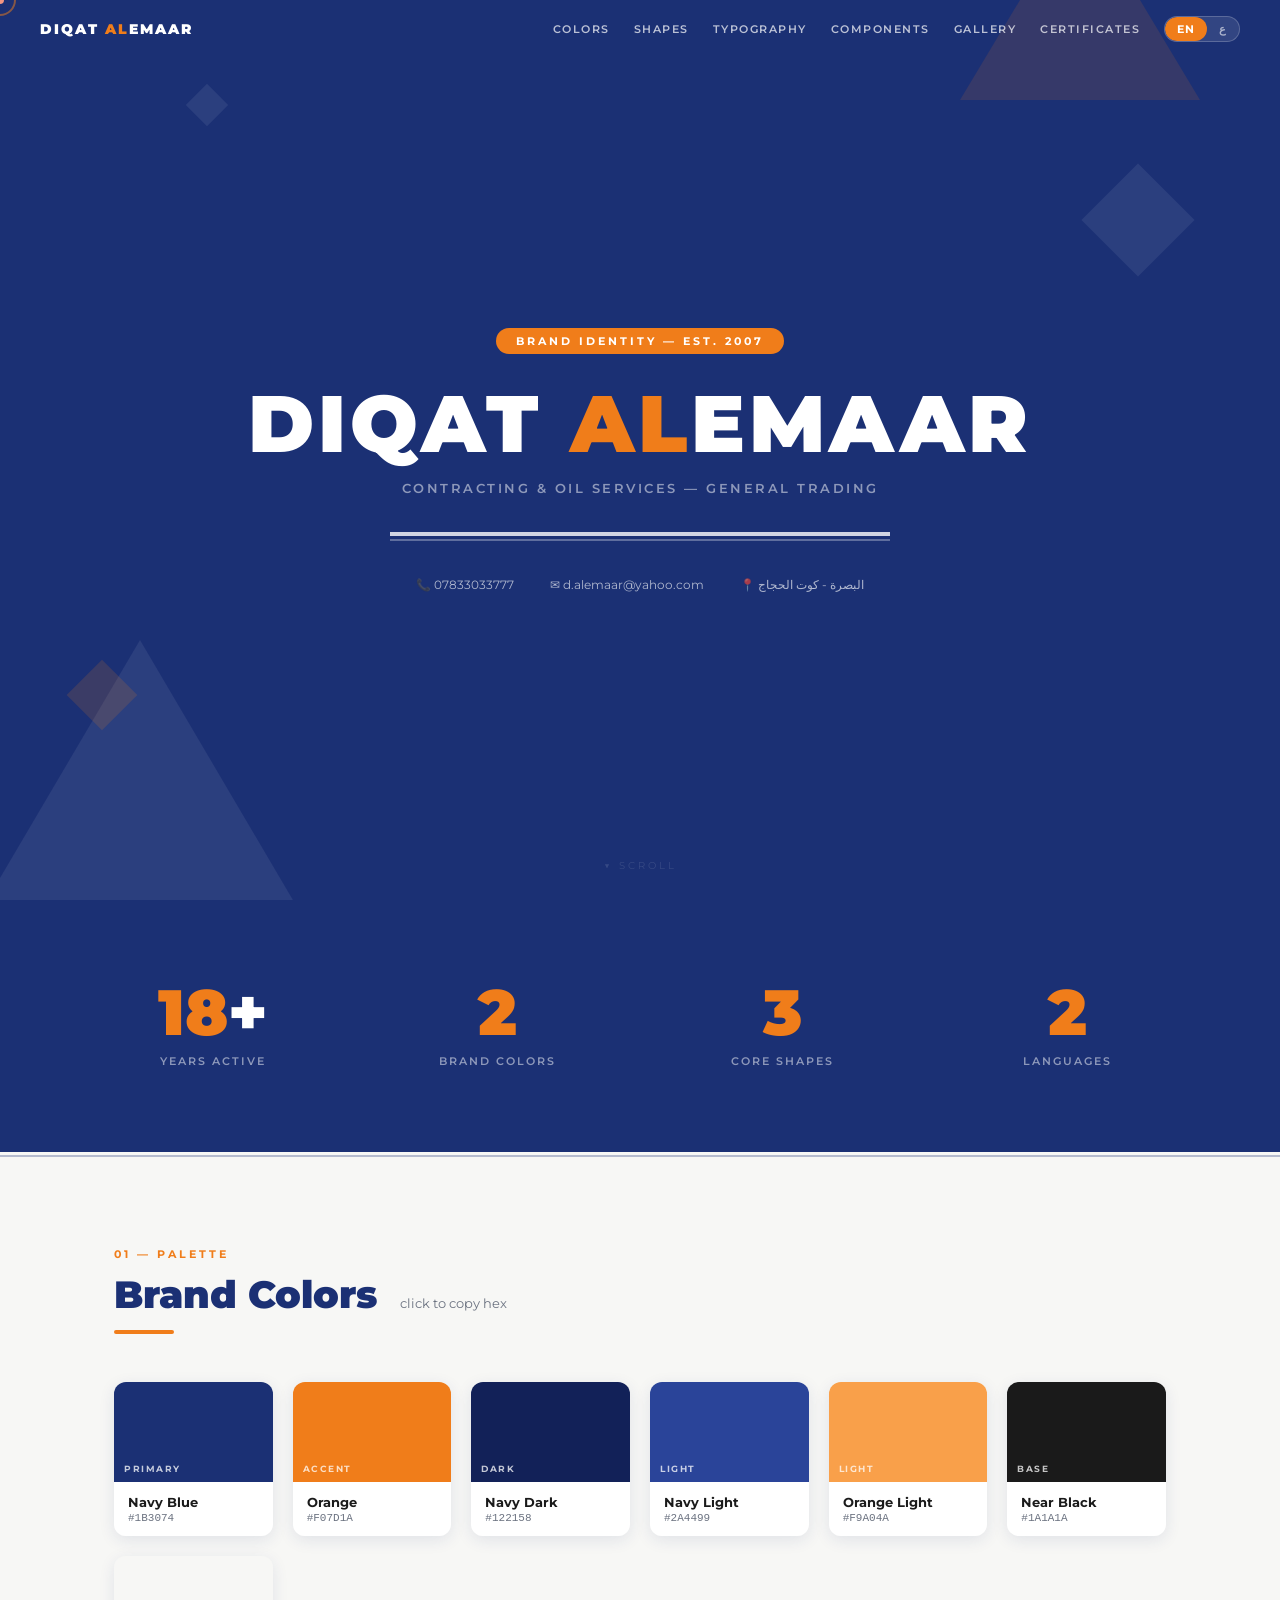
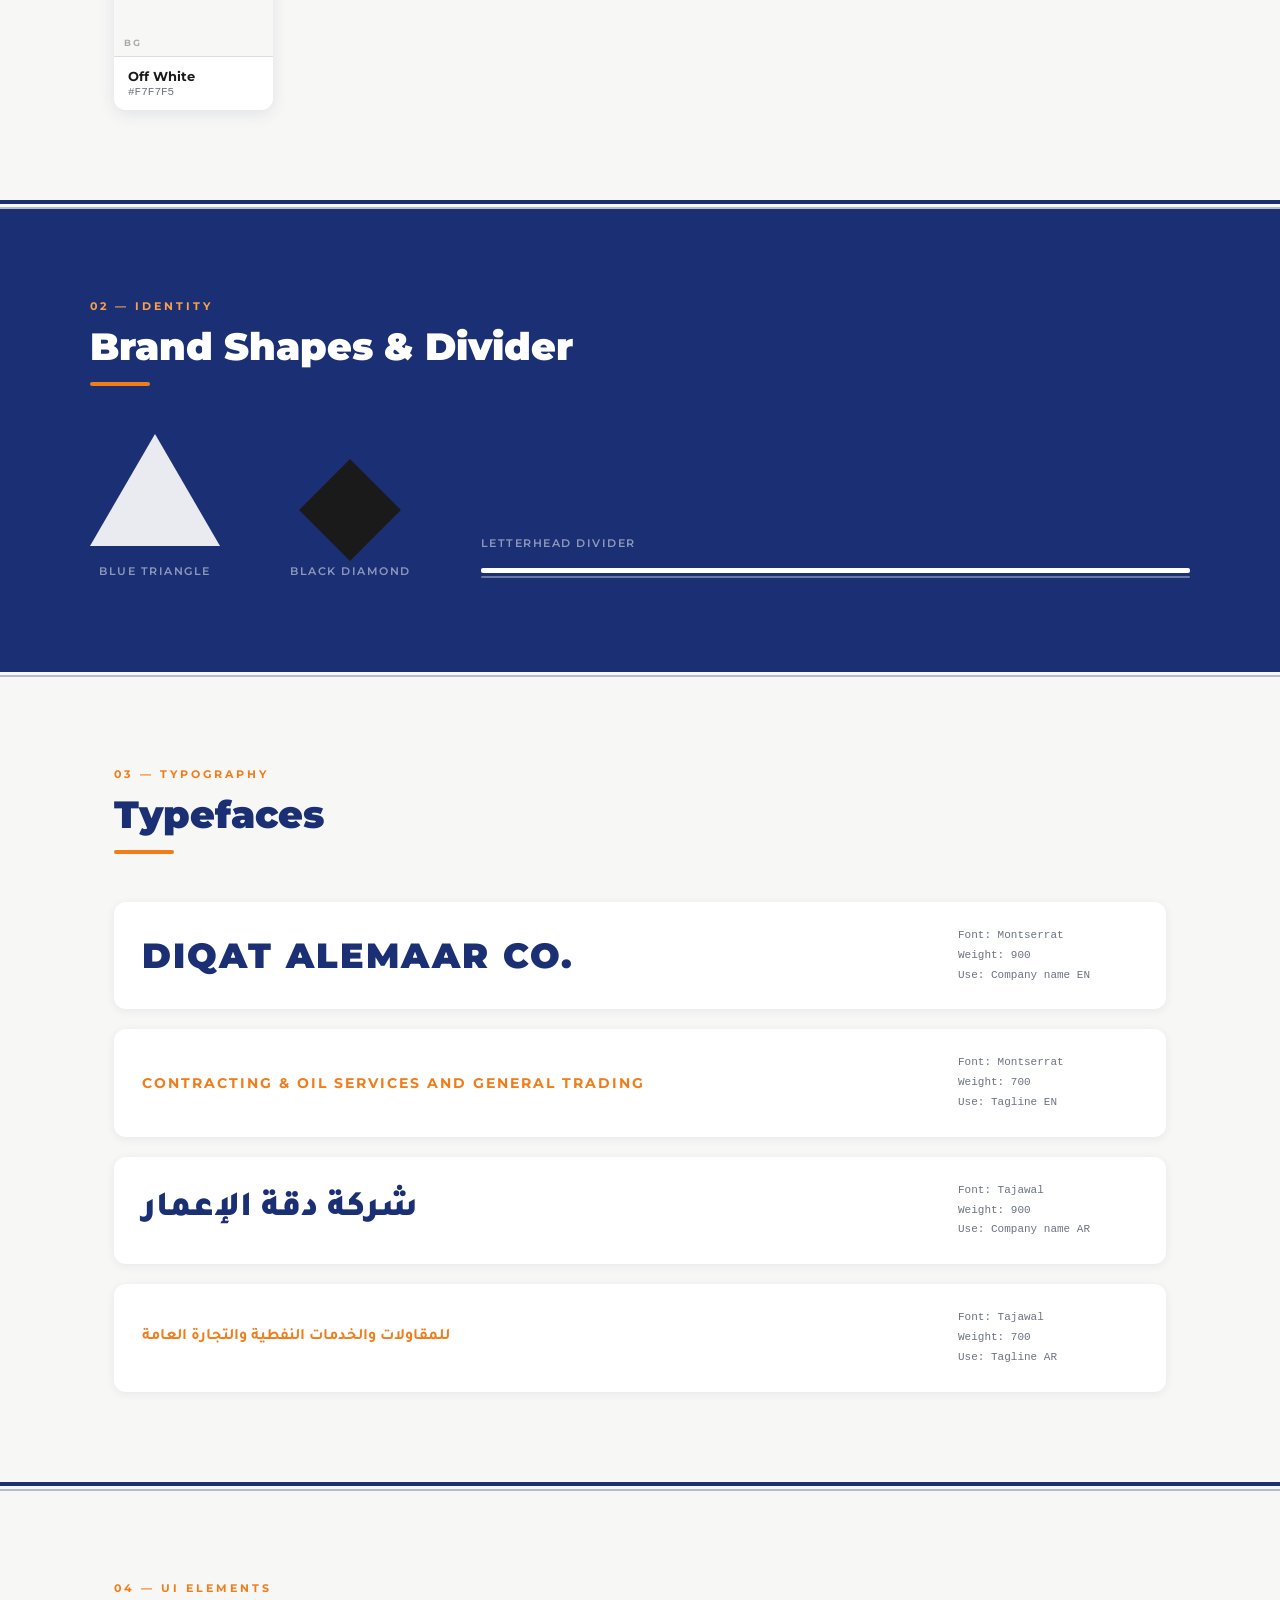
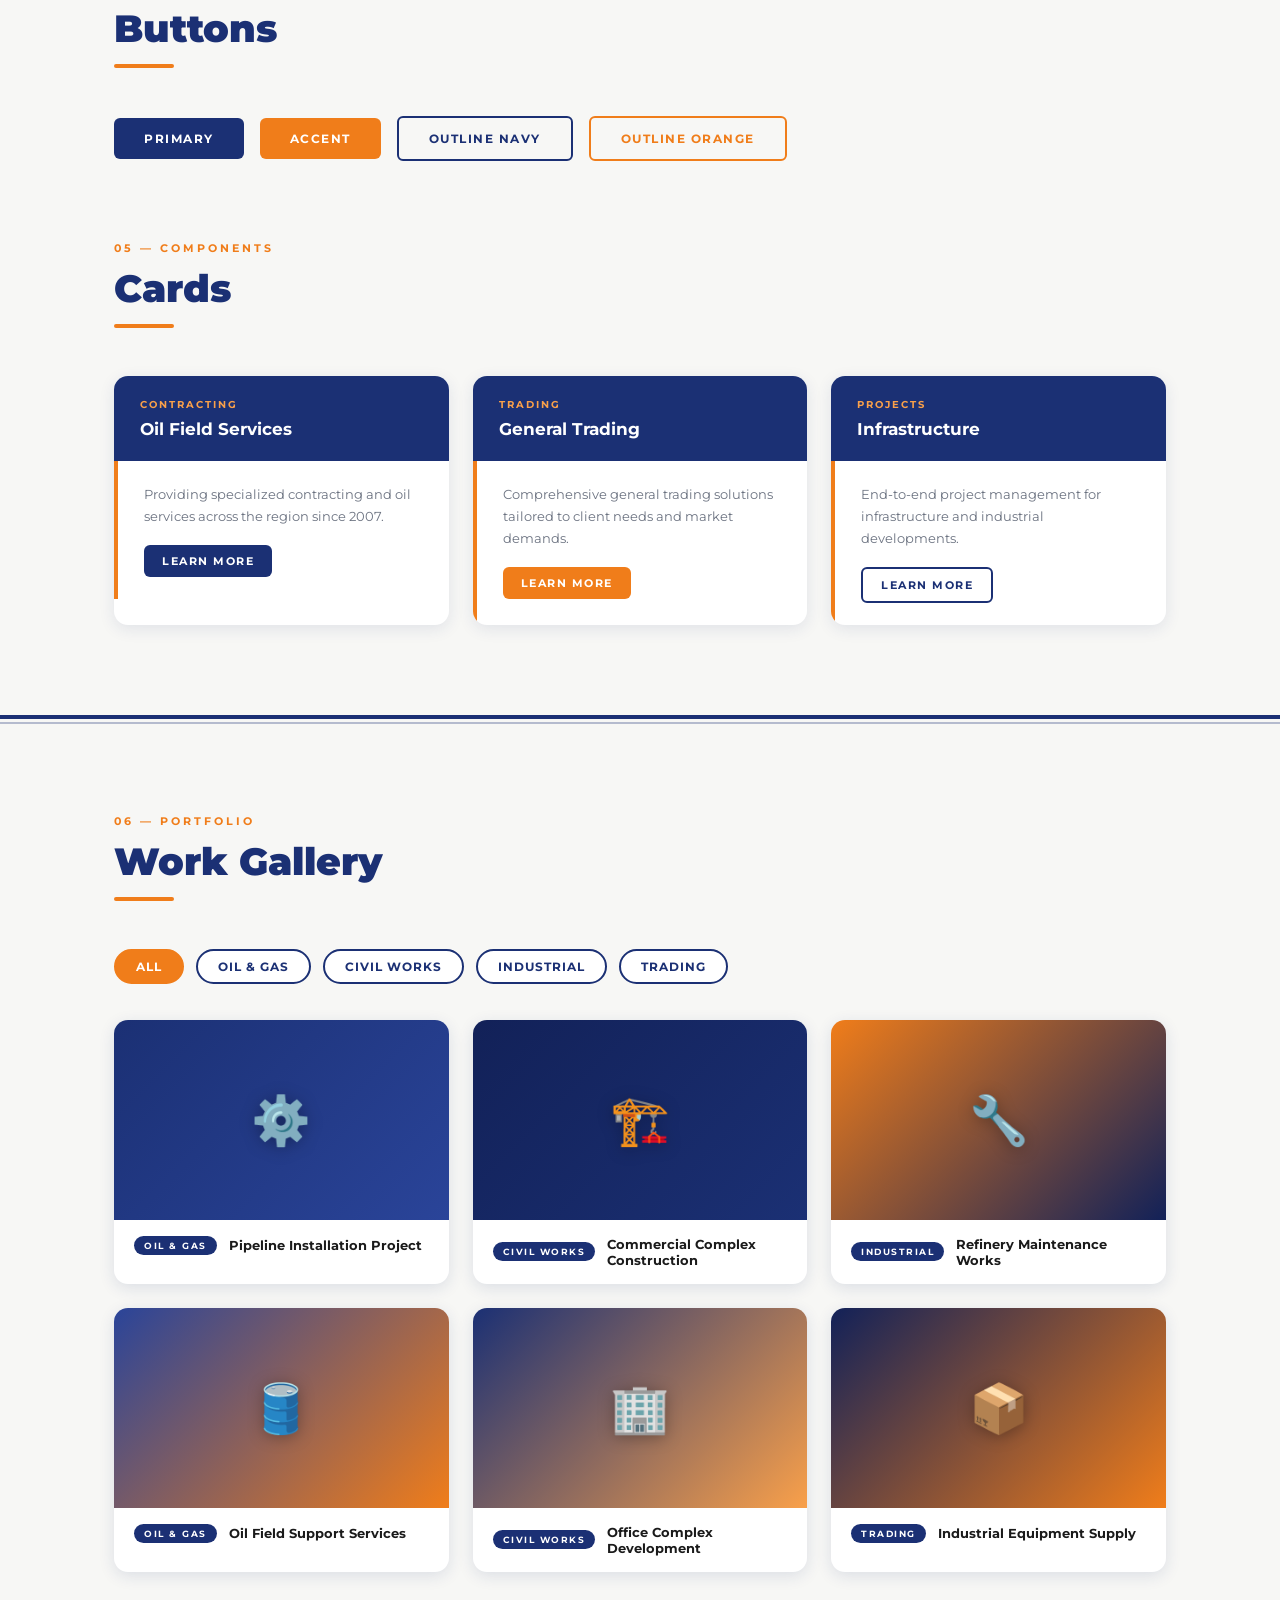
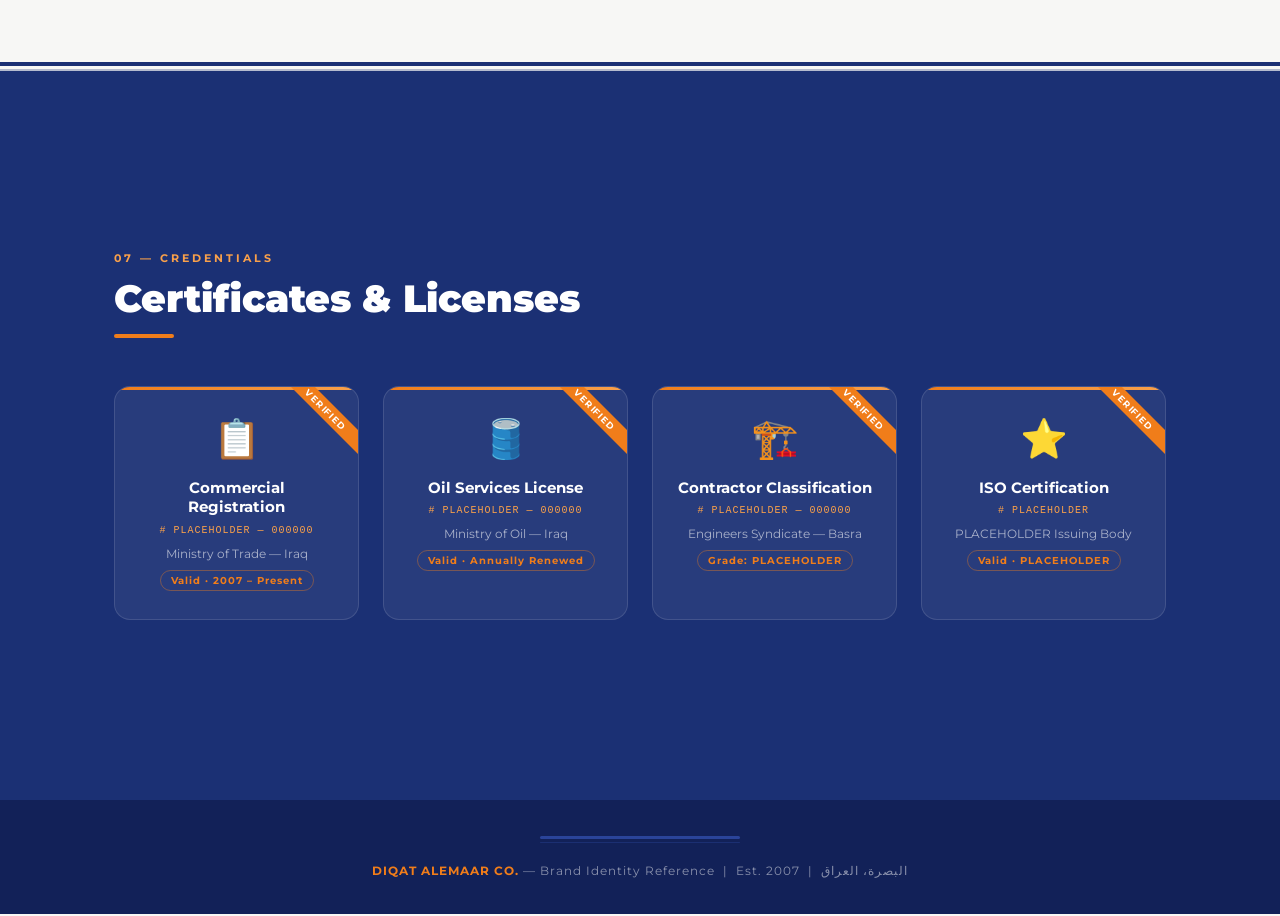
==== commit a009e49d: "Add files via upload" ====
--- a/index.html
+++ b/index.html
@@ -343,10 +343,117 @@
     .cursor-dot { width: 8px; height: 8px; background: var(--orange); border-radius: 50%; position: fixed; pointer-events: none; z-index: 9999; mix-blend-mode: screen; }
     .cursor-ring { width: 32px; height: 32px; border: 2px solid rgba(240,125,26,0.5); border-radius: 50%; position: fixed; pointer-events: none; z-index: 9998; transition: width 0.2s, height 0.2s; }
 
+    /* ── GALLERY ── */
+    .gallery-grid {
+      display: grid;
+      grid-template-columns: repeat(auto-fill, minmax(300px, 1fr));
+      gap: 24px;
+    }
+    .gallery-card {
+      border-radius: 14px; overflow: hidden;
+      box-shadow: 0 4px 16px rgba(27,48,116,0.12);
+      background: var(--white);
+      transition: transform 0.35s cubic-bezier(0.34,1.56,0.64,1), box-shadow 0.3s, opacity 0.4s;
+      cursor: pointer;
+    }
+    .gallery-card.hidden { opacity: 0; transform: scale(0.9); pointer-events: none; height: 0; overflow: hidden; margin: 0; padding: 0; }
+    .gallery-card:hover { transform: translateY(-8px) scale(1.02); box-shadow: 0 20px 48px rgba(27,48,116,0.22); }
+    .gallery-img {
+      height: 200px; position: relative; overflow: hidden;
+      display: flex; align-items: center; justify-content: center;
+    }
+    .gallery-icon { font-size: 3rem; z-index: 1; filter: drop-shadow(0 2px 8px rgba(0,0,0,0.3)); }
+    .gallery-overlay {
+      position: absolute; inset: 0;
+      background: rgba(18,33,88,0.85);
+      display: flex; flex-direction: column;
+      align-items: center; justify-content: center;
+      opacity: 0; transition: opacity 0.3s;
+      padding: 20px; text-align: center;
+    }
+    .gallery-card:hover .gallery-overlay { opacity: 1; }
+    .gallery-overlay-title { color: var(--white); font-size: 16px; font-weight: 700; margin-bottom: 6px; }
+    .gallery-overlay-sub   { color: var(--orange-light); font-size: 12px; font-weight: 600; letter-spacing: 1px; }
+    html[dir="rtl"] .gallery-overlay-sub { letter-spacing: 0; }
+    .gallery-info { padding: 16px 20px; display: flex; align-items: center; gap: 12px; }
+    .gallery-tag {
+      background: var(--navy); color: var(--white);
+      font-size: 9px; font-weight: 700; letter-spacing: 1.5px; text-transform: uppercase;
+      padding: 4px 10px; border-radius: 12px; white-space: nowrap;
+    }
+    html[dir="rtl"] .gallery-tag { letter-spacing: 0; font-size: 11px; text-transform: none; }
+    .gallery-title { font-size: 13px; font-weight: 700; color: var(--dark); }
+
+    /* Filter buttons */
+    .filter-btn {
+      background: var(--white); border: 2px solid var(--navy);
+      color: var(--navy); border-radius: 24px;
+      padding: 8px 20px; font-family: inherit;
+      font-size: 12px; font-weight: 700;
+      letter-spacing: 1px; text-transform: uppercase;
+      cursor: pointer; transition: all 0.2s;
+    }
+    html[dir="rtl"] .filter-btn { letter-spacing: 0; font-size: 13px; text-transform: none; }
+    .filter-btn:hover  { background: var(--navy); color: var(--white); }
+    .filter-btn.active { background: var(--orange); border-color: var(--orange); color: var(--white); }
+
+    /* ── CERTIFICATES ── */
+    .cert-grid {
+      display: grid;
+      grid-template-columns: repeat(auto-fill, minmax(240px, 1fr));
+      gap: 24px;
+    }
+    .cert-card {
+      background: rgba(255,255,255,0.06);
+      border: 1px solid rgba(255,255,255,0.12);
+      border-radius: 16px; padding: 28px 24px;
+      position: relative; overflow: hidden;
+      transition: transform 0.3s, background 0.3s, box-shadow 0.3s;
+      text-align: center;
+    }
+    .cert-card::before {
+      content: '';
+      position: absolute; top: 0; left: 0; right: 0;
+      height: 3px; background: linear-gradient(90deg, var(--orange), var(--orange-light));
+    }
+    .cert-card:hover {
+      background: rgba(255,255,255,0.1);
+      transform: translateY(-6px);
+      box-shadow: 0 16px 40px rgba(0,0,0,0.3);
+    }
+    .cert-ribbon {
+      position: absolute; top: 14px; right: -26px;
+      background: var(--orange); color: var(--white);
+      font-size: 9px; font-weight: 700; letter-spacing: 1px;
+      text-transform: uppercase; padding: 3px 32px;
+      transform: rotate(45deg);
+    }
+    html[dir="rtl"] .cert-ribbon { right: auto; left: -26px; transform: rotate(-45deg); letter-spacing: 0; }
+    .cert-icon { font-size: 2.4rem; margin-bottom: 16px; display: block; }
+    .cert-name {
+      font-size: 15px; font-weight: 700; color: var(--white);
+      margin-bottom: 8px; line-height: 1.3;
+    }
+    .cert-num {
+      font-size: 10px; font-family: monospace; color: var(--orange-light);
+      margin-bottom: 10px; letter-spacing: 1px;
+    }
+    .cert-issuer { font-size: 12px; color: rgba(255,255,255,0.6); margin-bottom: 8px; }
+    .cert-date {
+      display: inline-block;
+      font-size: 10px; font-weight: 700;
+      color: var(--orange); letter-spacing: 1px;
+      border: 1px solid rgba(240,125,26,0.4);
+      padding: 3px 10px; border-radius: 12px;
+    }
+    html[dir="rtl"] .cert-date { letter-spacing: 0; }
+
     @media (max-width: 640px) {
       nav { padding: 14px 20px; }
       .nav-links a { display: none; }
       .shapes-grid { gap: 40px; }
+      .gallery-grid { grid-template-columns: 1fr; }
+      .cert-grid { grid-template-columns: 1fr; }
     }
   </style>
 </head>
@@ -360,10 +467,12 @@
   <nav id="nav">
     <div class="nav-logo">Diqat <span>Al</span>emaar</div>
     <div class="nav-links">
-      <a href="#colors"     data-en="Colors"      data-ar="الألوان">Colors</a>
-      <a href="#shapes"     data-en="Shapes"      data-ar="الأشكال">Shapes</a>
-      <a href="#typography" data-en="Typography"  data-ar="الخطوط">Typography</a>
-      <a href="#components" data-en="Components"  data-ar="المكونات">Components</a>
+      <a href="#colors"       data-en="Colors"       data-ar="الألوان">Colors</a>
+      <a href="#shapes"       data-en="Shapes"       data-ar="الأشكال">Shapes</a>
+      <a href="#typography"   data-en="Typography"   data-ar="الخطوط">Typography</a>
+      <a href="#components"   data-en="Components"   data-ar="المكونات">Components</a>
+      <a href="#gallery"      data-en="Gallery"      data-ar="معرض الأعمال">Gallery</a>
+      <a href="#certificates" data-en="Certificates" data-ar="الشهادات">Certificates</a>
       <div class="lang-toggle">
         <button id="btnEN" class="active" onclick="setLang('en')">EN</button>
         <button id="btnAR" onclick="setLang('ar')">ع</button>
@@ -567,6 +676,171 @@
     </div>
   </section>
 
+  <div class="full-divider"><div class="t"></div><div class="n"></div></div>
+
+  <!-- GALLERY -->
+  <section id="gallery">
+    <div class="section">
+      <div class="section-label reveal" data-en="06 — Portfolio" data-ar="٠٦ — أعمالنا">06 — Portfolio</div>
+      <div class="section-title reveal" data-en="Work Gallery" data-ar="معرض الأعمال">Work Gallery</div>
+
+      <!-- Filter Tabs -->
+      <div class="gallery-filters reveal" style="display:flex;gap:12px;flex-wrap:wrap;margin-bottom:36px;">
+        <button class="filter-btn active" data-filter="all"         data-en="All"          data-ar="الكل">All</button>
+        <button class="filter-btn"        data-filter="oil"         data-en="Oil &amp; Gas" data-ar="النفط والغاز">Oil &amp; Gas</button>
+        <button class="filter-btn"        data-filter="civil"       data-en="Civil Works"   data-ar="الأعمال المدنية">Civil Works</button>
+        <button class="filter-btn"        data-filter="industrial"  data-en="Industrial"    data-ar="الصناعي">Industrial</button>
+        <button class="filter-btn"        data-filter="trading"     data-en="Trading"       data-ar="التجارة">Trading</button>
+      </div>
+
+      <div class="gallery-grid" id="galleryGrid">
+
+        <div class="gallery-card reveal delay-1" data-cat="oil">
+          <div class="gallery-img" style="background:linear-gradient(135deg,#1B3074 0%,#2A4499 100%);">
+            <div class="gallery-icon">⚙️</div>
+            <div class="gallery-overlay">
+              <div class="gallery-overlay-title" data-en="Pipeline Installation" data-ar="تركيب خطوط الأنابيب">Pipeline Installation</div>
+              <div class="gallery-overlay-sub" data-en="Basra, 2023" data-ar="البصرة، 2023">Basra, 2023</div>
+            </div>
+          </div>
+          <div class="gallery-info">
+            <span class="gallery-tag" data-en="Oil &amp; Gas" data-ar="النفط والغاز">Oil &amp; Gas</span>
+            <div class="gallery-title" data-en="Pipeline Installation Project" data-ar="مشروع تركيب خطوط الأنابيب">Pipeline Installation Project</div>
+          </div>
+        </div>
+
+        <div class="gallery-card reveal delay-2" data-cat="civil">
+          <div class="gallery-img" style="background:linear-gradient(135deg,#122158 0%,#1B3074 100%);">
+            <div class="gallery-icon">🏗️</div>
+            <div class="gallery-overlay">
+              <div class="gallery-overlay-title" data-en="Commercial Building" data-ar="بناء تجاري">Commercial Building</div>
+              <div class="gallery-overlay-sub" data-en="Basra, 2022" data-ar="البصرة، 2022">Basra, 2022</div>
+            </div>
+          </div>
+          <div class="gallery-info">
+            <span class="gallery-tag" data-en="Civil Works" data-ar="الأعمال المدنية">Civil Works</span>
+            <div class="gallery-title" data-en="Commercial Complex Construction" data-ar="إنشاء مجمع تجاري">Commercial Complex Construction</div>
+          </div>
+        </div>
+
+        <div class="gallery-card reveal delay-3" data-cat="industrial">
+          <div class="gallery-img" style="background:linear-gradient(135deg,#F07D1A 0%,#122158 100%);">
+            <div class="gallery-icon">🔧</div>
+            <div class="gallery-overlay">
+              <div class="gallery-overlay-title" data-en="Industrial Maintenance" data-ar="صيانة صناعية">Industrial Maintenance</div>
+              <div class="gallery-overlay-sub" data-en="Basra, 2023" data-ar="البصرة، 2023">Basra, 2023</div>
+            </div>
+          </div>
+          <div class="gallery-info">
+            <span class="gallery-tag" data-en="Industrial" data-ar="الصناعي">Industrial</span>
+            <div class="gallery-title" data-en="Refinery Maintenance Works" data-ar="أعمال صيانة المصفاة">Refinery Maintenance Works</div>
+          </div>
+        </div>
+
+        <div class="gallery-card reveal delay-4" data-cat="oil">
+          <div class="gallery-img" style="background:linear-gradient(135deg,#2A4499 0%,#F07D1A 100%);">
+            <div class="gallery-icon">🛢️</div>
+            <div class="gallery-overlay">
+              <div class="gallery-overlay-title" data-en="Oil Field Support" data-ar="دعم حقول النفط">Oil Field Support</div>
+              <div class="gallery-overlay-sub" data-en="Basra, 2021" data-ar="البصرة، 2021">Basra, 2021</div>
+            </div>
+          </div>
+          <div class="gallery-info">
+            <span class="gallery-tag" data-en="Oil &amp; Gas" data-ar="النفط والغاز">Oil &amp; Gas</span>
+            <div class="gallery-title" data-en="Oil Field Support Services" data-ar="خدمات دعم حقول النفط">Oil Field Support Services</div>
+          </div>
+        </div>
+
+        <div class="gallery-card reveal delay-5" data-cat="civil">
+          <div class="gallery-img" style="background:linear-gradient(135deg,#1B3074 0%,#F9A04A 100%);">
+            <div class="gallery-icon">🏢</div>
+            <div class="gallery-overlay">
+              <div class="gallery-overlay-title" data-en="Office Complex" data-ar="مجمع مكاتب">Office Complex</div>
+              <div class="gallery-overlay-sub" data-en="Basra, 2022" data-ar="البصرة، 2022">Basra, 2022</div>
+            </div>
+          </div>
+          <div class="gallery-info">
+            <span class="gallery-tag" data-en="Civil Works" data-ar="الأعمال المدنية">Civil Works</span>
+            <div class="gallery-title" data-en="Office Complex Development" data-ar="تطوير مجمع مكاتب">Office Complex Development</div>
+          </div>
+        </div>
+
+        <div class="gallery-card reveal delay-6" data-cat="trading">
+          <div class="gallery-img" style="background:linear-gradient(135deg,#122158 0%,#F07D1A 100%);">
+            <div class="gallery-icon">📦</div>
+            <div class="gallery-overlay">
+              <div class="gallery-overlay-title" data-en="Supply Chain" data-ar="سلسلة التوريد">Supply Chain</div>
+              <div class="gallery-overlay-sub" data-en="Iraq, 2023" data-ar="العراق، 2023">Iraq, 2023</div>
+            </div>
+          </div>
+          <div class="gallery-info">
+            <span class="gallery-tag" data-en="Trading" data-ar="التجارة">Trading</span>
+            <div class="gallery-title" data-en="Industrial Equipment Supply" data-ar="توريد المعدات الصناعية">Industrial Equipment Supply</div>
+          </div>
+        </div>
+
+      </div>
+    </div>
+  </section>
+
+  <div class="full-divider"><div class="t"></div><div class="n"></div></div>
+
+  <!-- CERTIFICATES -->
+  <section id="certificates" style="background:var(--navy); padding:90px 0;">
+    <div class="section">
+      <div class="section-label reveal" style="color:var(--orange-light);" data-en="07 — Credentials" data-ar="٠٧ — الشهادات والاعتمادات">07 — Credentials</div>
+      <div class="section-title reveal" style="color:var(--white);" data-en="Certificates &amp; Licenses" data-ar="الشهادات والتراخيص">Certificates &amp; Licenses</div>
+
+      <div class="cert-grid">
+
+        <div class="cert-card reveal delay-1">
+          <div class="cert-ribbon" data-en="Verified" data-ar="موثّق">Verified</div>
+          <div class="cert-icon">📋</div>
+          <div class="cert-body">
+            <div class="cert-name" data-en="Commercial Registration" data-ar="السجل التجاري">Commercial Registration</div>
+            <div class="cert-num"># PLACEHOLDER — 000000</div>
+            <div class="cert-issuer" data-en="Ministry of Trade — Iraq" data-ar="وزارة التجارة — العراق">Ministry of Trade — Iraq</div>
+            <div class="cert-date" data-en="Valid · 2007 – Present" data-ar="ساري · 2007 – حتى الآن">Valid · 2007 – Present</div>
+          </div>
+        </div>
+
+        <div class="cert-card reveal delay-2">
+          <div class="cert-ribbon" data-en="Verified" data-ar="موثّق">Verified</div>
+          <div class="cert-icon">🛢️</div>
+          <div class="cert-body">
+            <div class="cert-name" data-en="Oil Services License" data-ar="ترخيص الخدمات النفطية">Oil Services License</div>
+            <div class="cert-num"># PLACEHOLDER — 000000</div>
+            <div class="cert-issuer" data-en="Ministry of Oil — Iraq" data-ar="وزارة النفط — العراق">Ministry of Oil — Iraq</div>
+            <div class="cert-date" data-en="Valid · Annually Renewed" data-ar="ساري · يُجدَّد سنوياً">Valid · Annually Renewed</div>
+          </div>
+        </div>
+
+        <div class="cert-card reveal delay-3">
+          <div class="cert-ribbon" data-en="Verified" data-ar="موثّق">Verified</div>
+          <div class="cert-icon">🏗️</div>
+          <div class="cert-body">
+            <div class="cert-name" data-en="Contractor Classification" data-ar="تصنيف مقاولين">Contractor Classification</div>
+            <div class="cert-num"># PLACEHOLDER — 000000</div>
+            <div class="cert-issuer" data-en="Engineers Syndicate — Basra" data-ar="نقابة المهندسين — البصرة">Engineers Syndicate — Basra</div>
+            <div class="cert-date" data-en="Grade: PLACEHOLDER" data-ar="الدرجة: PLACEHOLDER">Grade: PLACEHOLDER</div>
+          </div>
+        </div>
+
+        <div class="cert-card reveal delay-4">
+          <div class="cert-ribbon" data-en="Verified" data-ar="موثّق">Verified</div>
+          <div class="cert-icon">⭐</div>
+          <div class="cert-body">
+            <div class="cert-name" data-en="ISO Certification" data-ar="شهادة الآيزو">ISO Certification</div>
+            <div class="cert-num"># PLACEHOLDER</div>
+            <div class="cert-issuer" data-en="PLACEHOLDER Issuing Body" data-ar="جهة الإصدار: PLACEHOLDER">PLACEHOLDER Issuing Body</div>
+            <div class="cert-date" data-en="Valid · PLACEHOLDER" data-ar="ساري · PLACEHOLDER">Valid · PLACEHOLDER</div>
+          </div>
+        </div>
+
+      </div>
+    </div>
+  </section>
+
   <!-- FOOTER -->
   <footer>
     <div class="footer-divider"><div class="t"></div><div class="n"></div></div>
@@ -646,7 +920,20 @@
       ring.style.left = rx - 16 + 'px'; ring.style.top = ry - 16 + 'px';
       requestAnimationFrame(animate);
     })();
-    document.querySelectorAll('a, button, .color-card, .demo-card').forEach(el => {
+    // ── Gallery Filter ──
+    document.querySelectorAll('.filter-btn').forEach(btn => {
+      btn.addEventListener('click', () => {
+        document.querySelectorAll('.filter-btn').forEach(b => b.classList.remove('active'));
+        btn.classList.add('active');
+        const filter = btn.dataset.filter;
+        document.querySelectorAll('.gallery-card').forEach(card => {
+          const match = filter === 'all' || card.dataset.cat === filter;
+          card.classList.toggle('hidden', !match);
+        });
+      });
+    });
+
+    document.querySelectorAll('a, button, .color-card, .demo-card, .gallery-card, .cert-card').forEach(el => {
       el.addEventListener('mouseenter', () => { ring.style.width = ring.style.height = '50px'; ring.style.borderColor = 'rgba(240,125,26,0.8)'; });
       el.addEventListener('mouseleave', () => { ring.style.width = ring.style.height = '32px'; ring.style.borderColor = 'rgba(240,125,26,0.5)'; });
     });
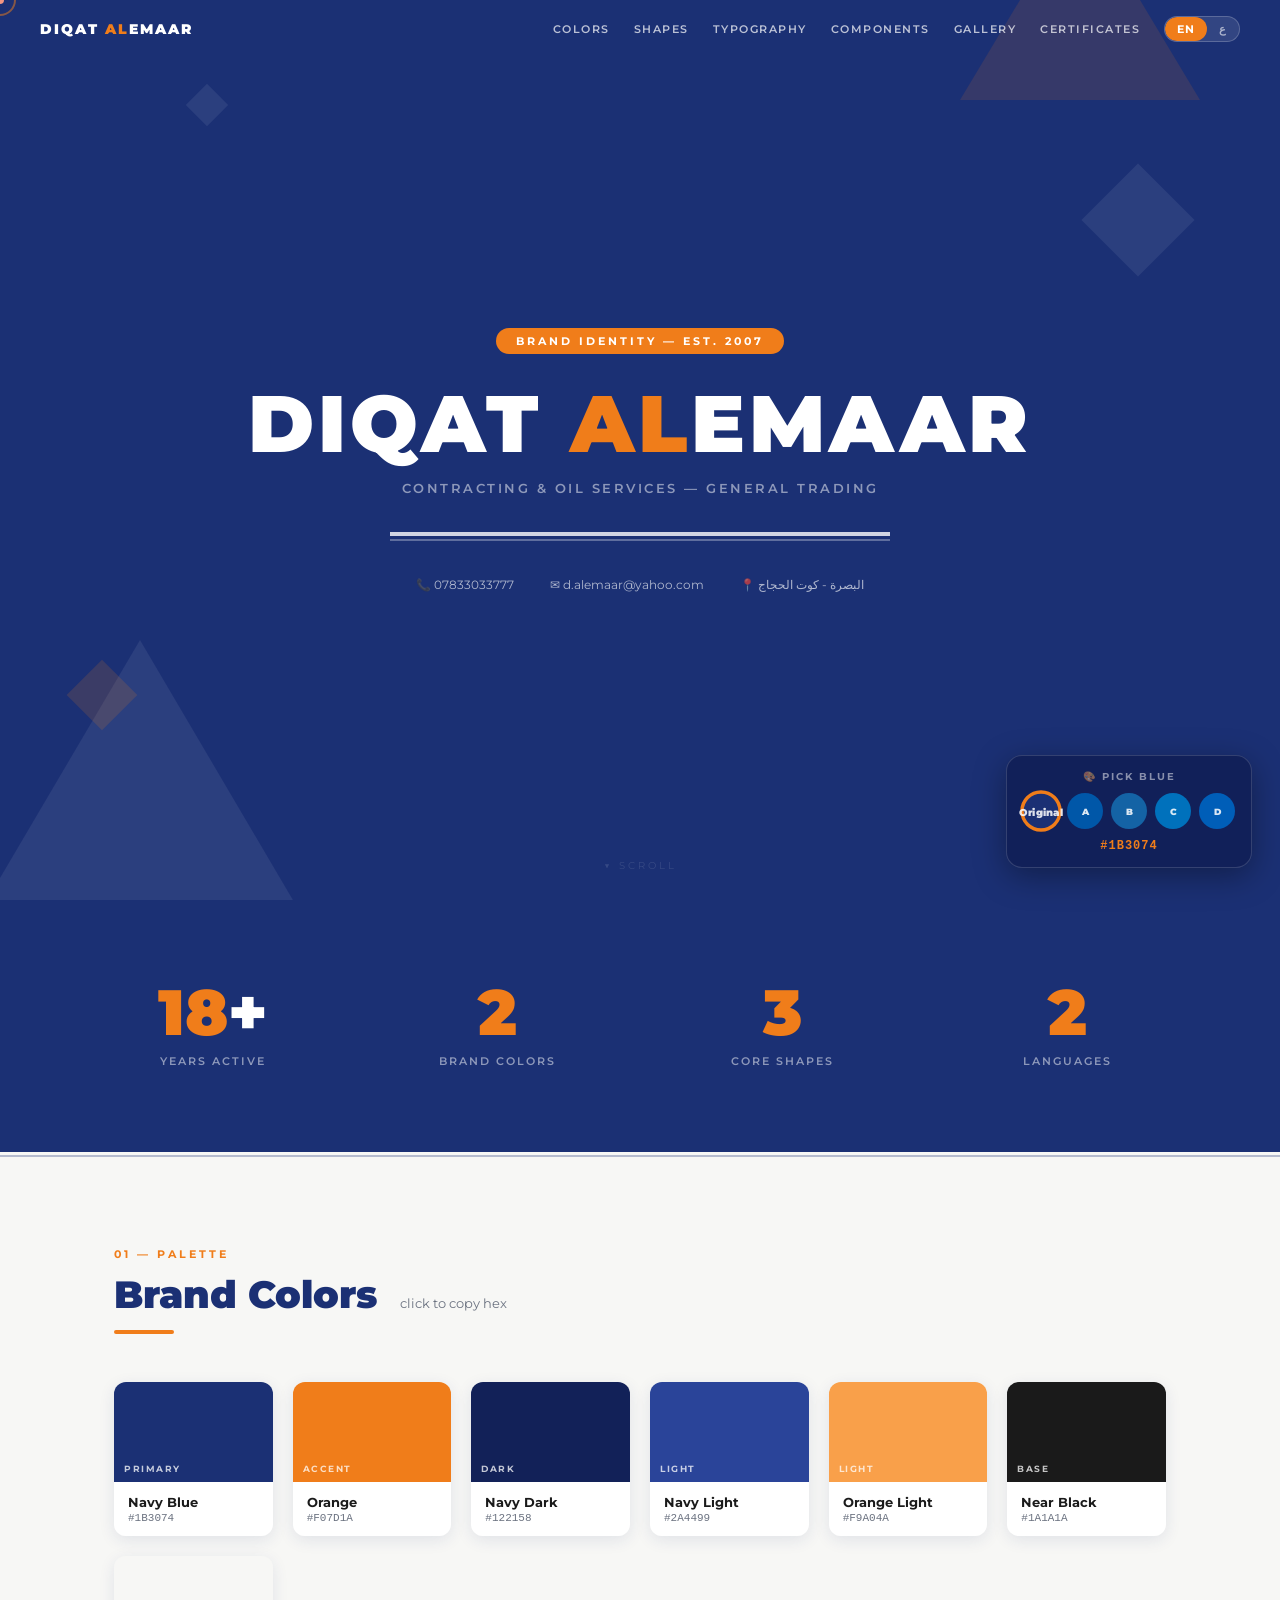
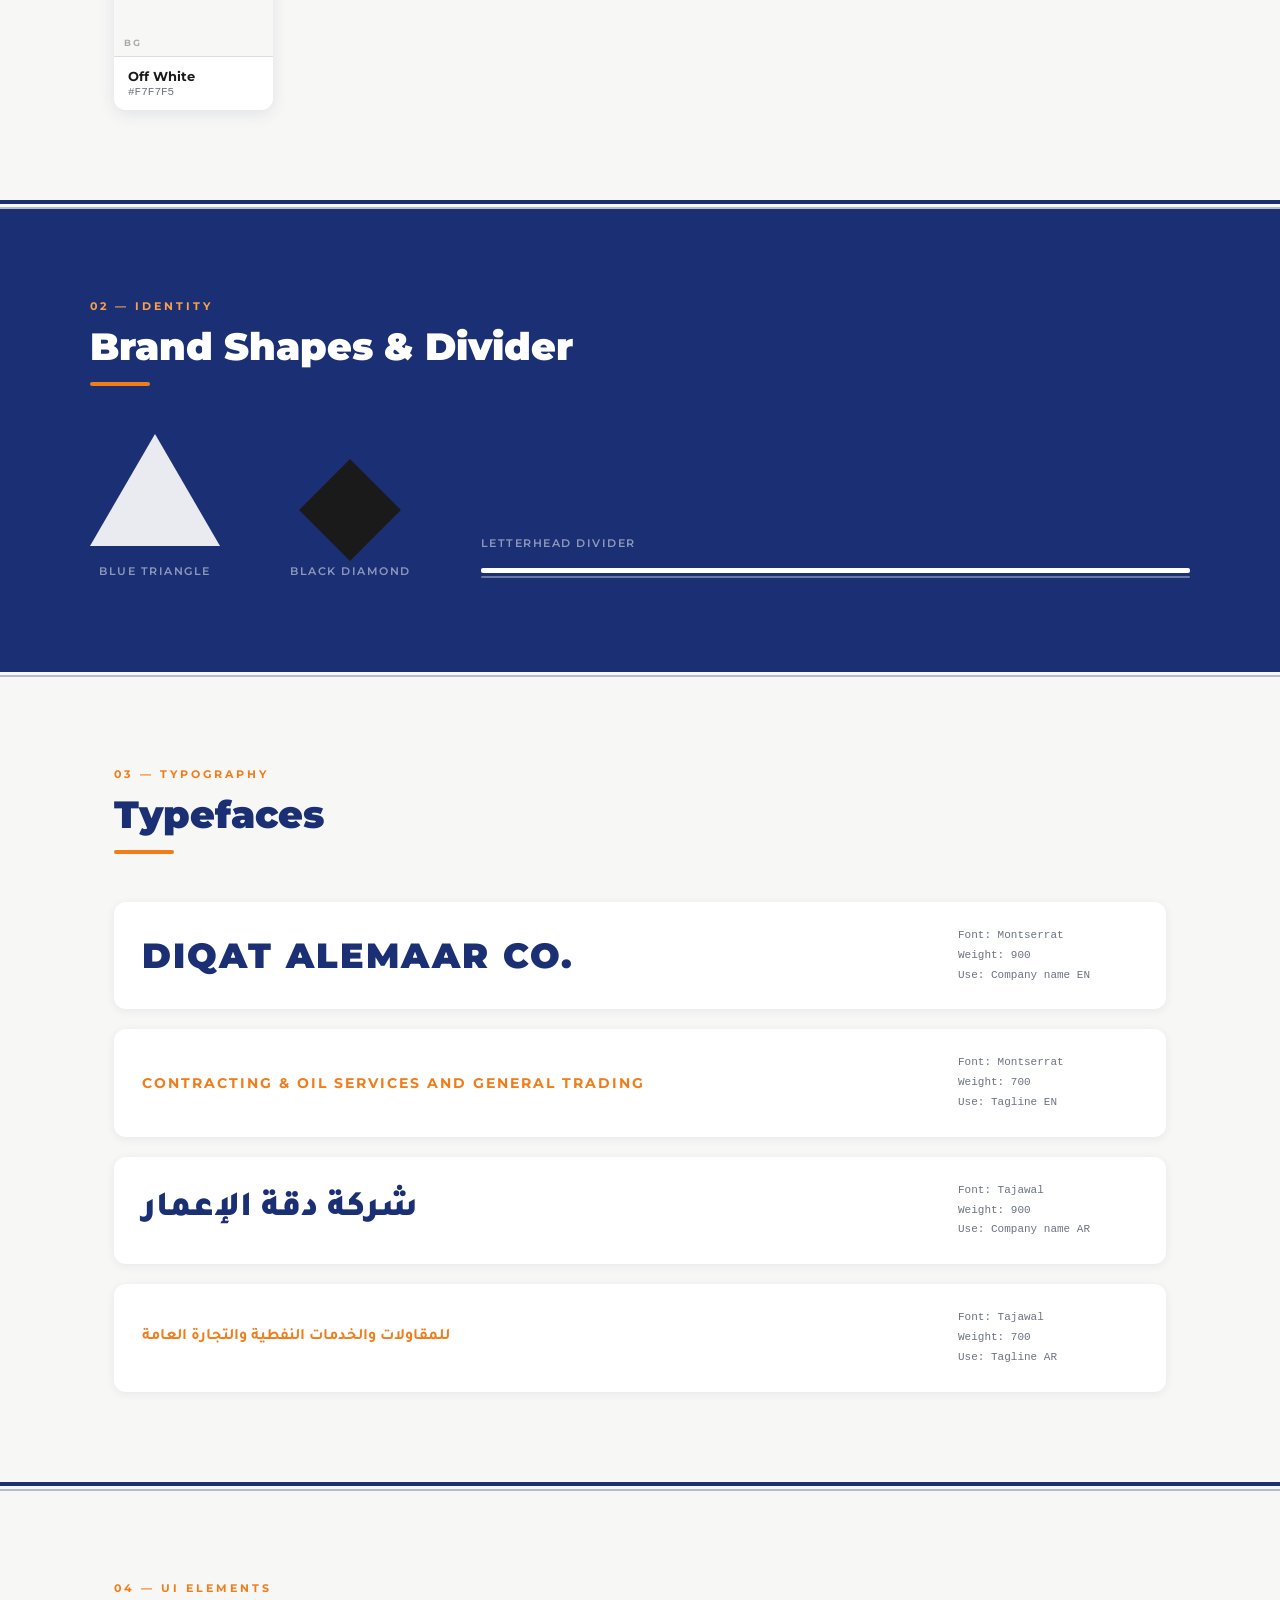
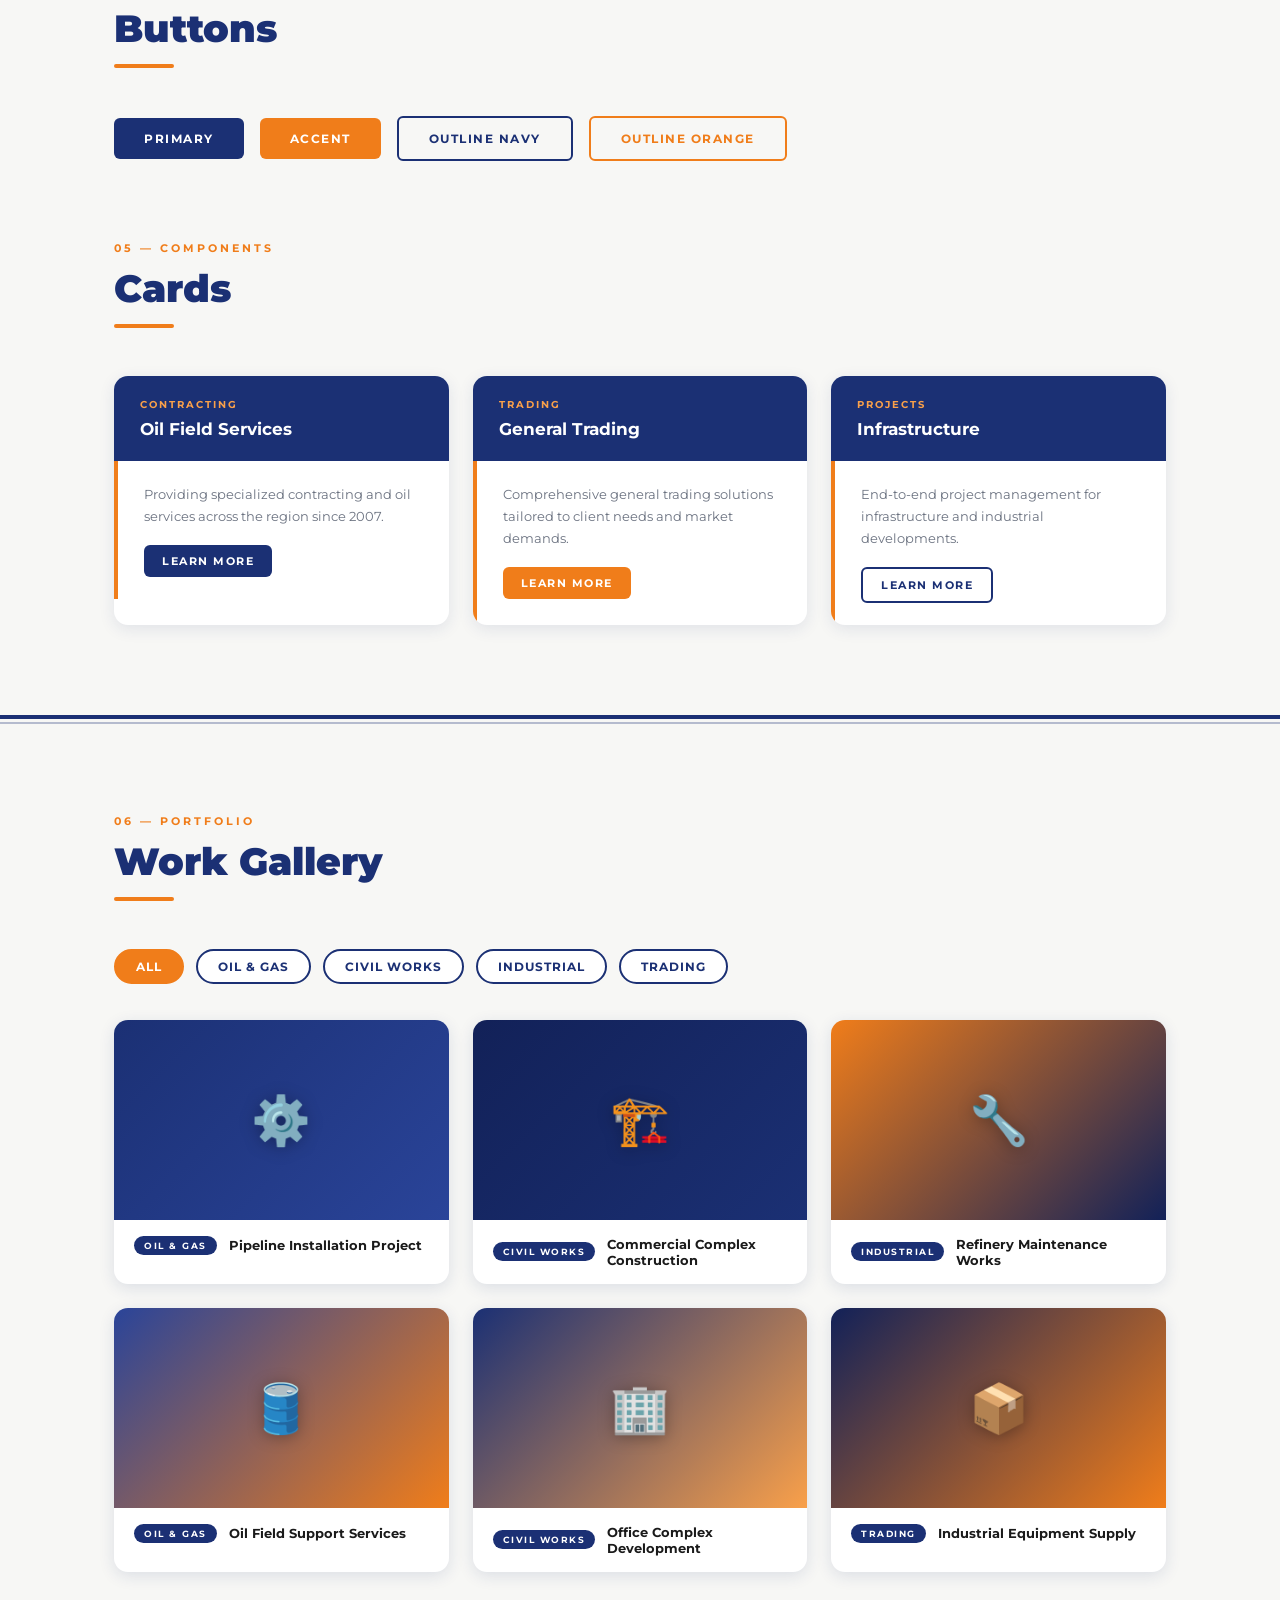
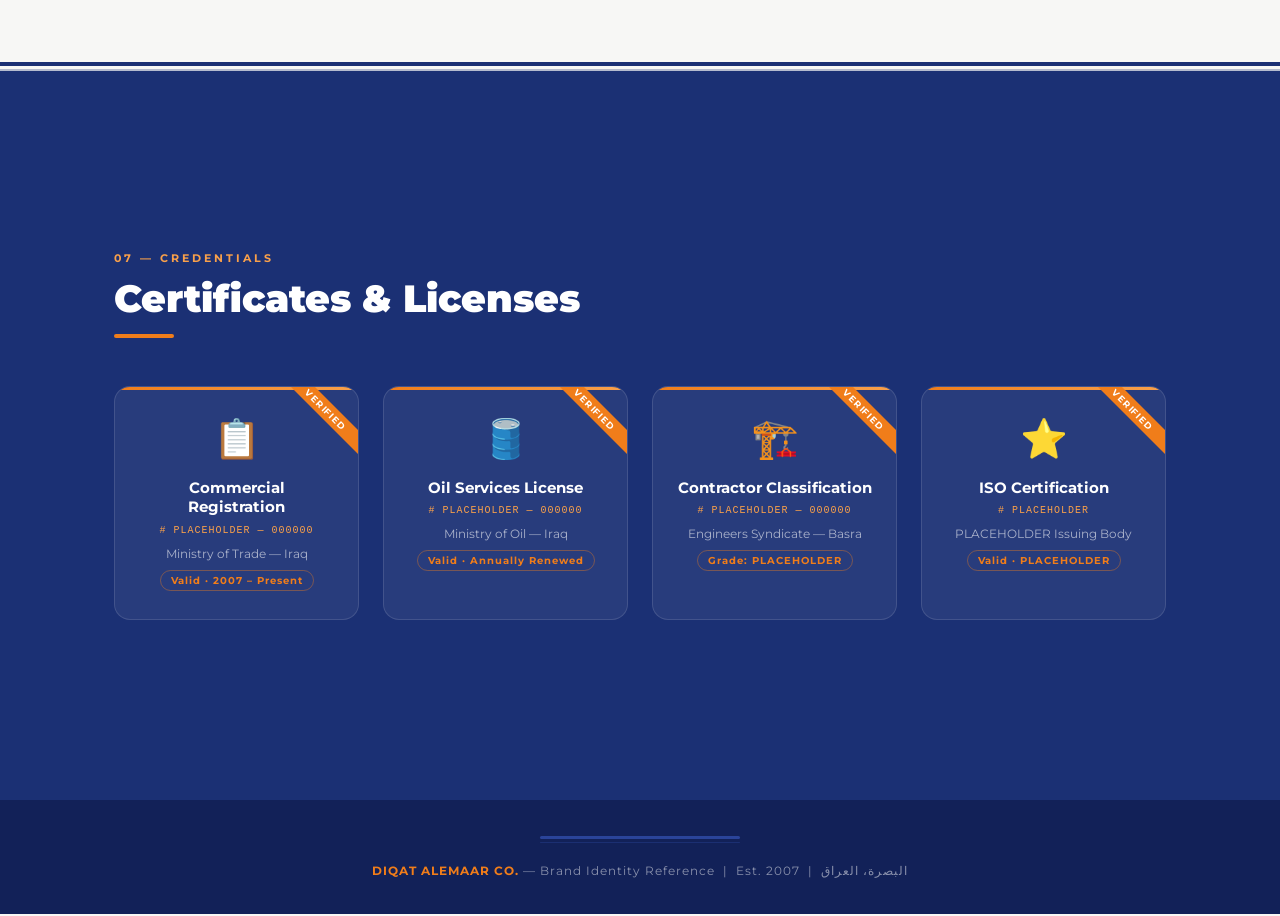
==== commit 6aae24ed: "Add files via upload" ====
--- a/index.html
+++ b/index.html
@@ -448,12 +448,54 @@
     }
     html[dir="rtl"] .cert-date { letter-spacing: 0; }
 
+    /* ── BLUE PICKER ── */
+    .blue-picker {
+      position: fixed;
+      bottom: 32px; right: 28px;
+      background: rgba(18,33,88,0.97);
+      border: 1px solid rgba(255,255,255,0.15);
+      border-radius: 16px;
+      padding: 14px 16px;
+      z-index: 9990;
+      backdrop-filter: blur(12px);
+      box-shadow: 0 8px 32px rgba(0,0,0,0.35);
+      min-width: 180px;
+      transition: transform 0.3s;
+    }
+    html[dir="rtl"] .blue-picker { right: auto; left: 28px; }
+    .blue-picker-label {
+      font-size: 10px; font-weight: 700; letter-spacing: 2px;
+      text-transform: uppercase; color: rgba(255,255,255,0.5);
+      margin-bottom: 10px; text-align: center;
+    }
+    .blue-options { display: flex; gap: 8px; justify-content: center; margin-bottom: 10px; }
+    .blue-opt {
+      width: 36px; height: 36px; border-radius: 50%;
+      border: 3px solid transparent;
+      cursor: pointer; position: relative;
+      transition: transform 0.2s, border-color 0.2s;
+      display: flex; align-items: center; justify-content: center;
+    }
+    .blue-opt span {
+      font-size: 9px; font-weight: 900; color: rgba(255,255,255,0.85);
+      font-family: 'Montserrat', sans-serif;
+    }
+    .blue-opt:hover { transform: scale(1.15); }
+    .blue-opt.active { border-color: var(--orange); transform: scale(1.15); }
+    .blue-opt[data-navy="#1B3074"].active { border-color: #F07D1A; }
+    .blue-current {
+      text-align: center; font-family: monospace;
+      font-size: 12px; font-weight: 700;
+      color: var(--orange); letter-spacing: 1px;
+    }
+
     @media (max-width: 640px) {
       nav { padding: 14px 20px; }
       .nav-links a { display: none; }
       .shapes-grid { gap: 40px; }
       .gallery-grid { grid-template-columns: 1fr; }
       .cert-grid { grid-template-columns: 1fr; }
+      .blue-picker { bottom: 16px; right: 16px; }
     }
   </style>
 </head>
@@ -462,6 +504,29 @@
   <div class="cursor-dot" id="cursorDot"></div>
   <div class="cursor-ring" id="cursorRing"></div>
   <div class="toast" id="toast"></div>
+
+  <!-- BLUE PICKER -->
+  <div class="blue-picker" id="bluePicker">
+    <div class="blue-picker-label">🎨 Pick Blue</div>
+    <div class="blue-options">
+      <button class="blue-opt" data-navy="#1B3074" data-navydark="#122158" data-navylight="#2A4499" title="Original — #1B3074" style="background:#1B3074;">
+        <span>Original</span>
+      </button>
+      <button class="blue-opt" data-navy="#0057A8" data-navydark="#004080" data-navylight="#1A6FBF" title="A — #0057A8" style="background:#0057A8;">
+        <span>A</span>
+      </button>
+      <button class="blue-opt" data-navy="#1463A5" data-navydark="#0D4F8A" data-navylight="#2278BD" title="B — #1463A5" style="background:#1463A5;">
+        <span>B</span>
+      </button>
+      <button class="blue-opt" data-navy="#0071BC" data-navydark="#005A96" data-navylight="#1A88CC" title="C — #0071BC" style="background:#0071BC;">
+        <span>C</span>
+      </button>
+      <button class="blue-opt" data-navy="#005EB8" data-navydark="#004A96" data-navylight="#1A74C8" title="D — #005EB8" style="background:#005EB8;">
+        <span>D</span>
+      </button>
+    </div>
+    <div class="blue-current" id="blueCurrentHex">#1B3074</div>
+  </div>
 
   <!-- NAV -->
   <nav id="nav">
@@ -920,6 +985,34 @@
       ring.style.left = rx - 16 + 'px'; ring.style.top = ry - 16 + 'px';
       requestAnimationFrame(animate);
     })();
+    // ── Blue Picker ──
+    const root = document.documentElement;
+    const blueOpts = document.querySelectorAll('.blue-opt');
+
+    // Mark original as active on load
+    blueOpts[0].classList.add('active');
+
+    blueOpts.forEach(btn => {
+      btn.addEventListener('click', () => {
+        blueOpts.forEach(b => b.classList.remove('active'));
+        btn.classList.add('active');
+
+        const navy      = btn.dataset.navy;
+        const navyDark  = btn.dataset.navydark;
+        const navyLight = btn.dataset.navylight;
+
+        root.style.setProperty('--navy',       navy);
+        root.style.setProperty('--navy-dark',  navyDark);
+        root.style.setProperty('--navy-light', navyLight);
+
+        document.getElementById('blueCurrentHex').textContent = navy;
+
+        // update color swatch card for navy blue live
+        const navySwatch = document.querySelector('.color-swatch[style*="1B3074"], .color-swatch[style*="0057A8"], .color-swatch[style*="1463A5"], .color-swatch[style*="0071BC"], .color-swatch[style*="005EB8"]');
+        if (navySwatch) navySwatch.style.background = navy;
+      });
+    });
+
     // ── Gallery Filter ──
     document.querySelectorAll('.filter-btn').forEach(btn => {
       btn.addEventListener('click', () => {
